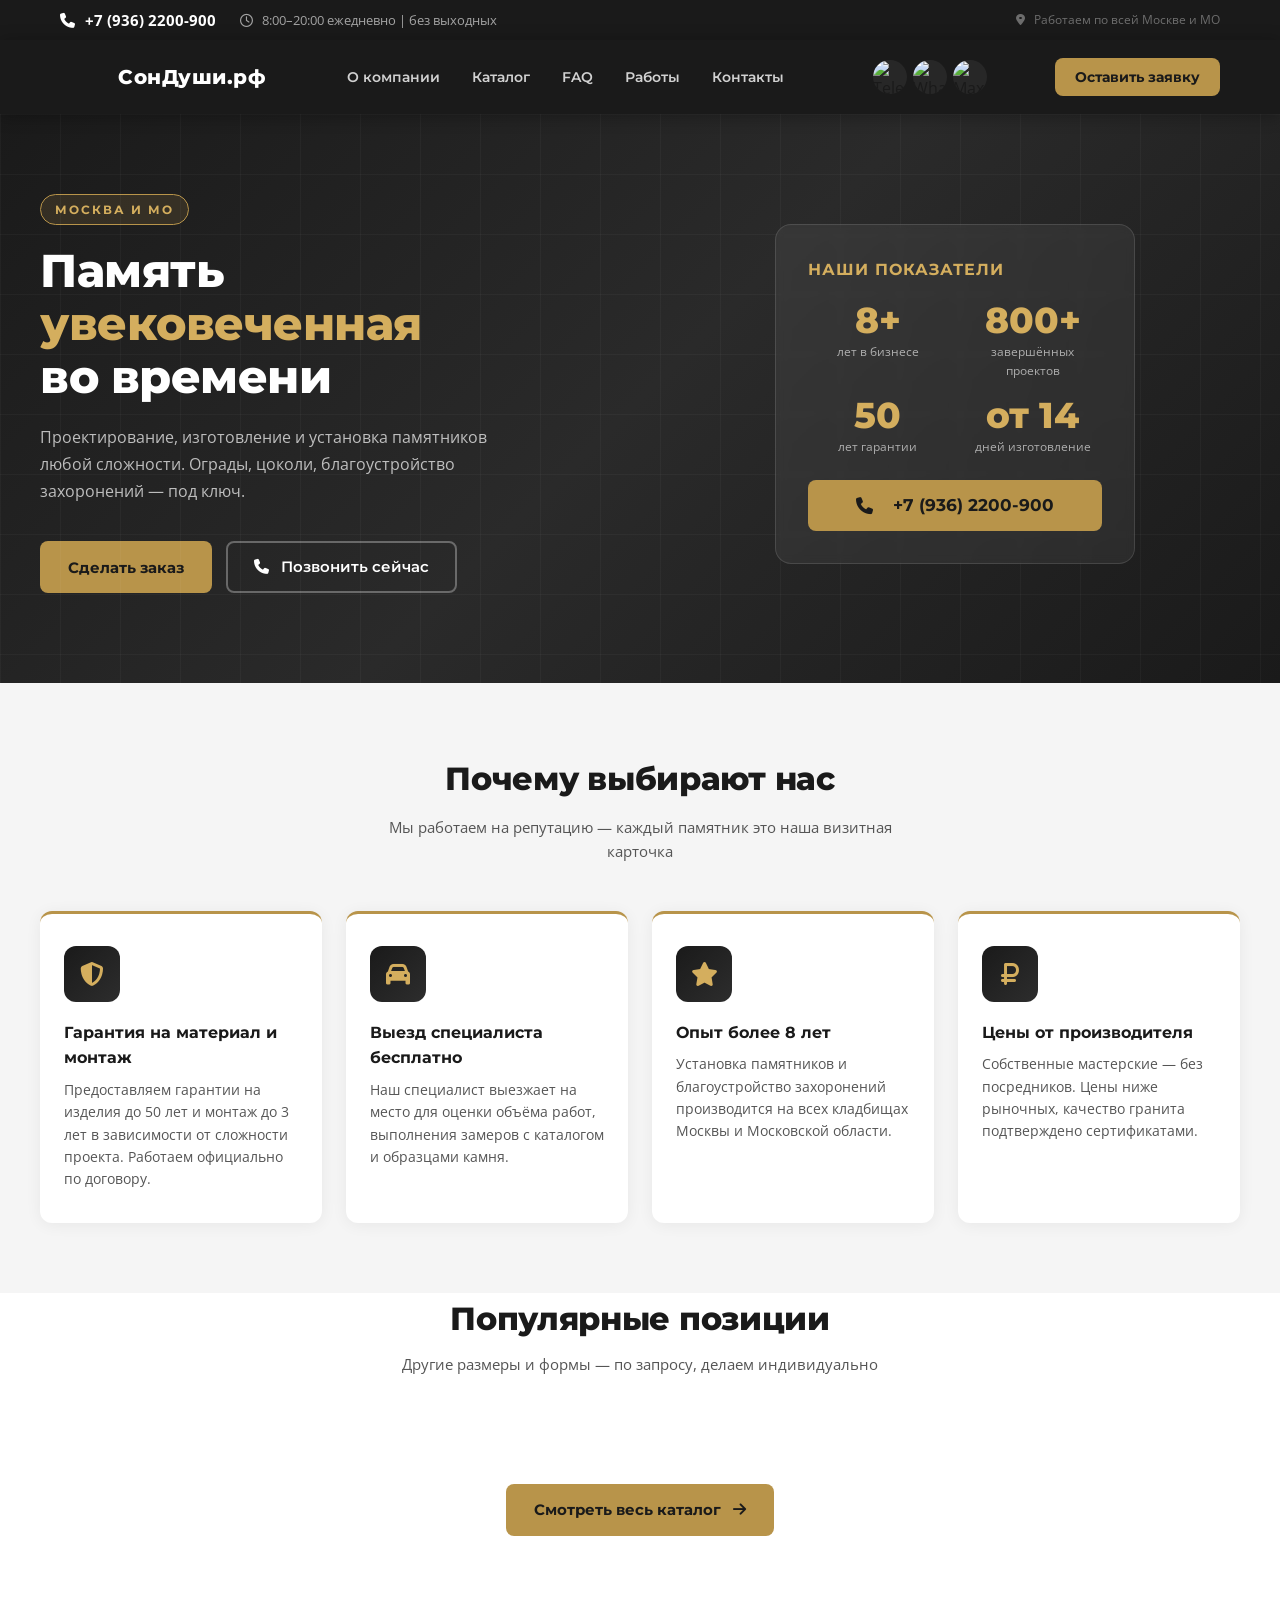
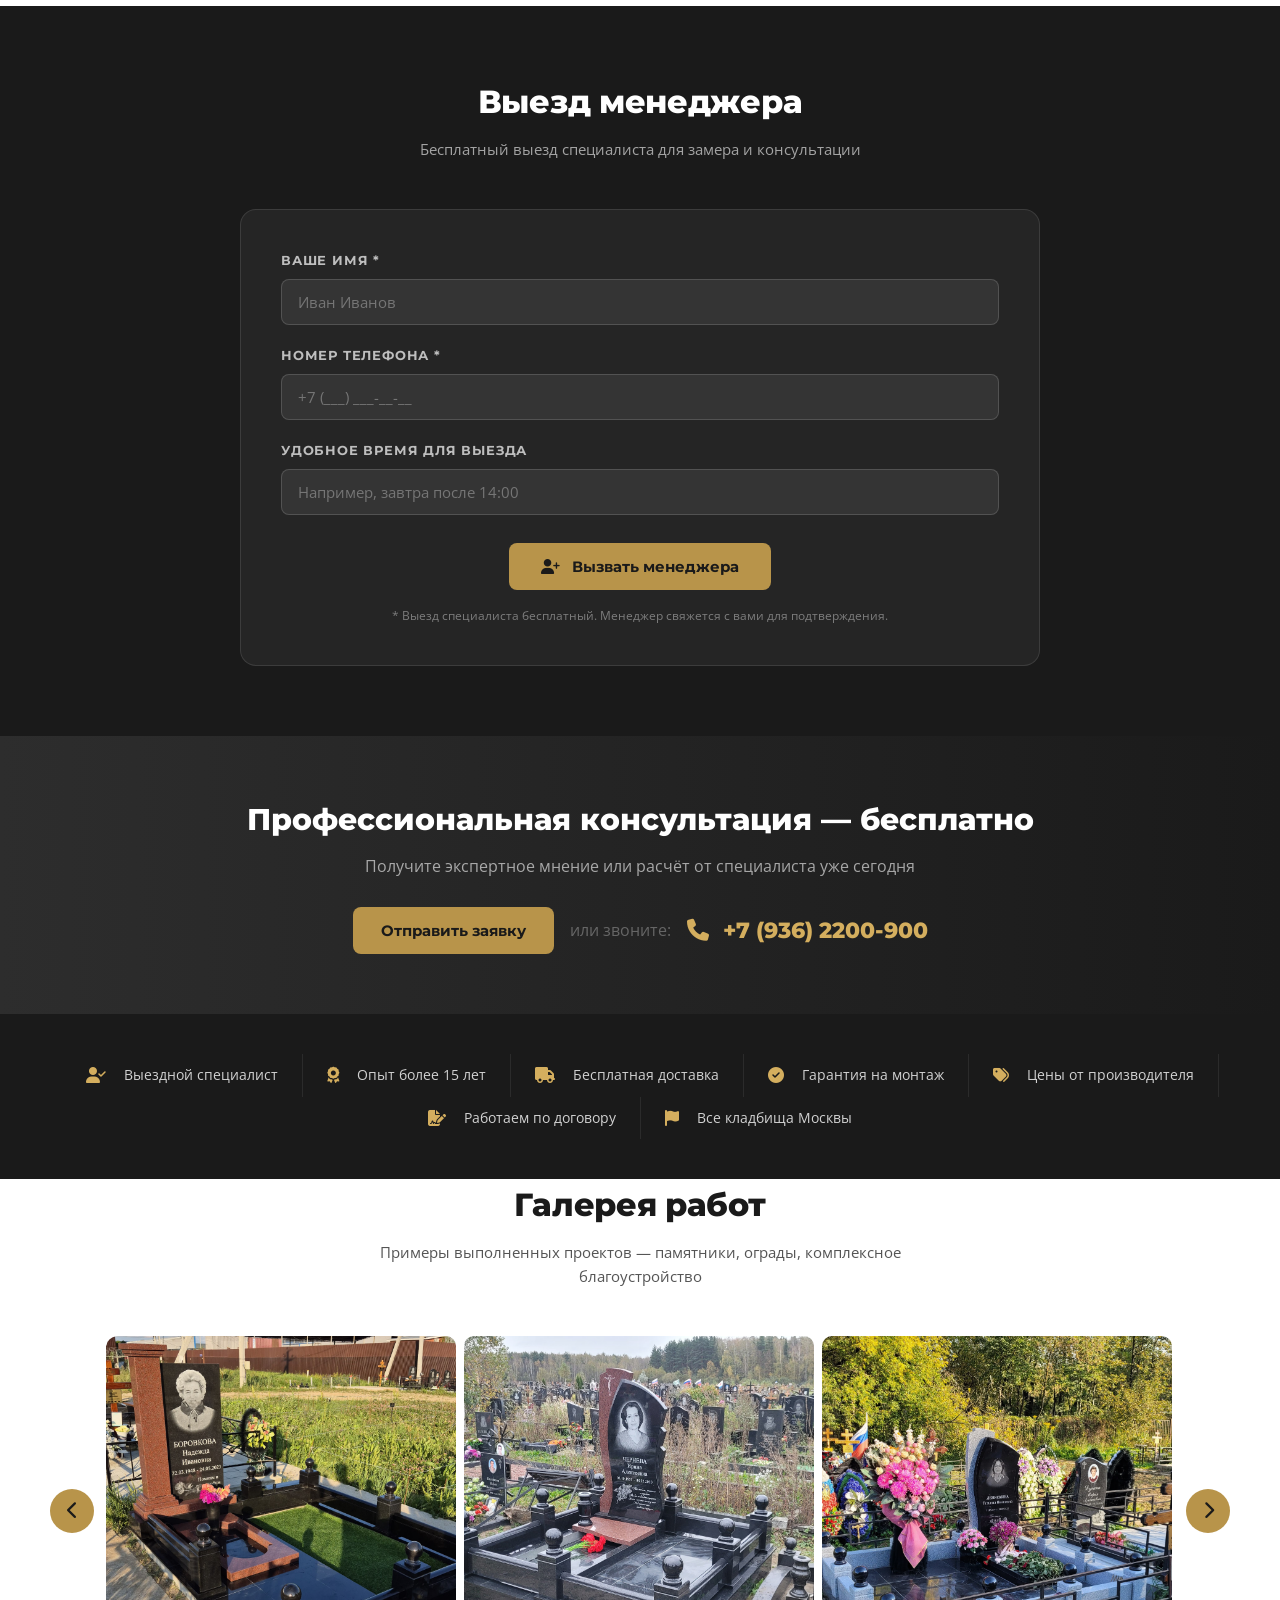
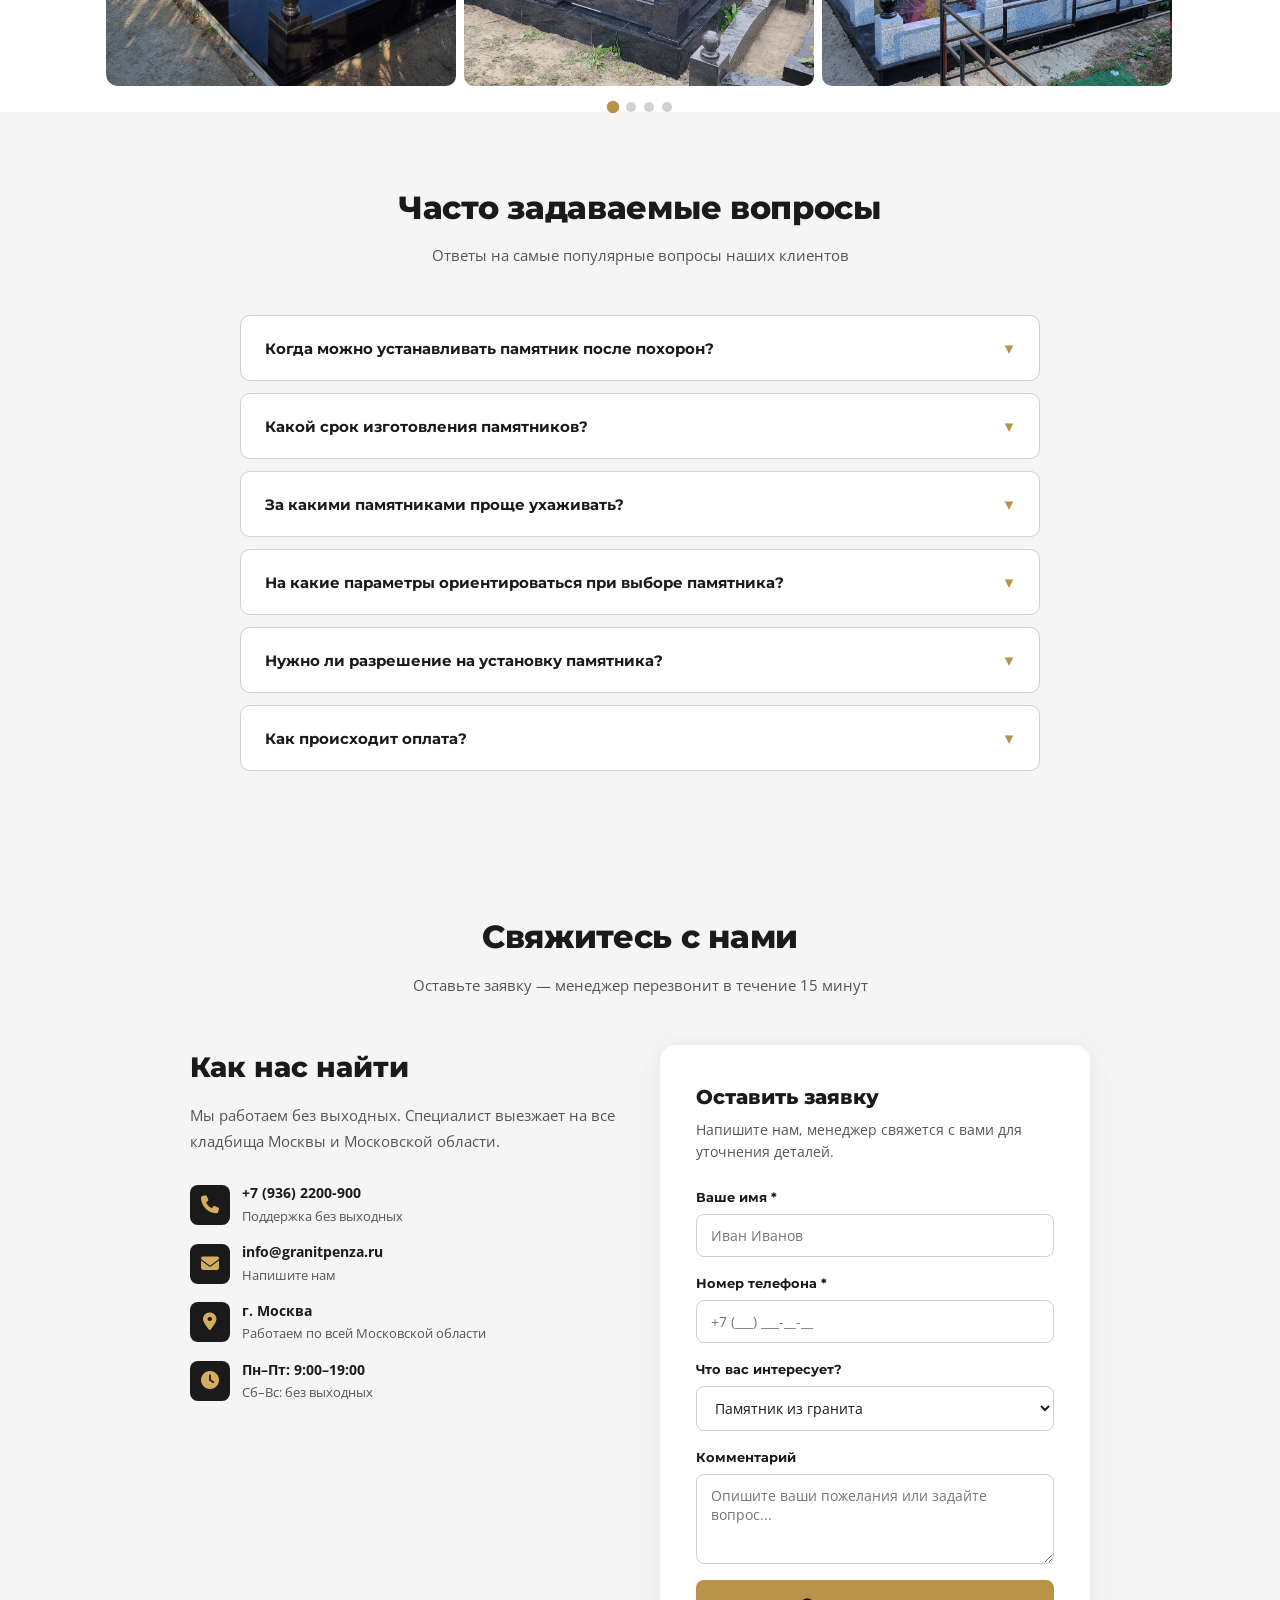
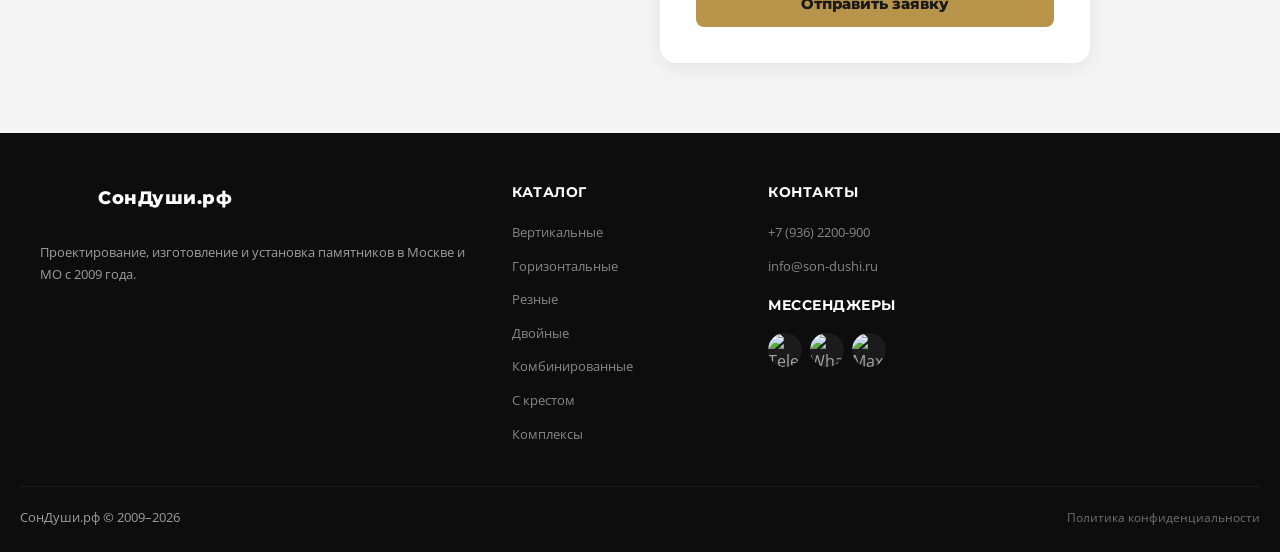
==== index.html @ 368f9bc2 "Галерея работ" ====
<!DOCTYPE html>
<html lang="ru">
<head>
    <meta charset="UTF-8">
    <meta name="viewport" content="width=device-width, initial-scale=1.0">
    <title>СонДуши.рф — Установка памятников, оград, благоустройство захоронений</title>
    <meta name="description" content="Проектирование, изготовление и установка памятников любой сложности в Москве. Установка оград, цоколя, монтаж и демонтаж.">
    <link rel="preconnect" href="https://fonts.googleapis.com">
    <link rel="preconnect" href="https://fonts.gstatic.com" crossorigin>
    <link href="https://fonts.googleapis.com/css2?family=Montserrat:wght@400;500;600;700;800&family=Open+Sans:wght@400;600&display=swap" rel="stylesheet">
    <link rel="stylesheet" href="https://cdnjs.cloudflare.com/ajax/libs/font-awesome/6.5.0/css/all.min.css">
    <link rel="stylesheet" href="css/style.css">
    <style>
        .catalog-link-wrap {
            text-align: center;
            margin-top: 12px;
        }
        .catalog-link-wrap .btn-primary {
            display: inline-block;
        }
        .item-actions {
            display: flex;
            gap: 8px;
            flex-wrap: wrap;
            margin-top: 12px;
        }
        .item-actions .btn-card {
            flex: 1;
            min-width: 80px;
            text-align: center;
            padding: 10px 12px;
            font-size: 12px;
            display: inline-flex;
            align-items: center;
            justify-content: center;
            gap: 6px;
        }
        .item-actions .btn-card i {
            font-size: 14px;
        }
        .btn-telegram {
            background: #0088cc;
            color: #fff;
        }
        .btn-telegram:hover {
            background: #006699;
            color: #fff;
        }
        @media (max-width: 900px) {
            .header-telegram {
                display: none;
            }
        }
    </style>
</head>
<body>

<!-- TOP BAR -->
<div class="topbar">
    <div class="container">
        <div class="topbar-contacts">
            <a href="tel:+79362200900" class="phone"><i class="fas fa-phone" style="margin-right:6px;"></i> +7 (936) 2200-900</a>
            <span><i class="far fa-clock" style="margin-right:6px;"></i> 8:00–20:00 ежедневно | без выходных</span>
        </div>
        <div class="topbar-right"><i class="fas fa-map-marker-alt" style="margin-right:6px;"></i> Работаем по всей Москве и МО</div>
    </div>
</div>

<header id="site-header"></header>

<!-- HERO -->
<section class="hero">
    <div class="hero-inner">
        <div class="hero-content">
            <div class="hero-label">Москва и МО</div>
            <h1>Память<br><span>увековеченная</span><br>во времени</h1>
            <p class="hero-desc">Проектирование, изготовление и установка памятников любой сложности. Ограды, цоколи, благоустройство захоронений — под ключ.</p>
            <div class="hero-buttons">
                <button class="btn-primary" onclick="openModal()">Сделать заказ</button>
                <a href="tel:+79362200900" class="btn-outline"><i class="fas fa-phone" style="margin-right:8px;"></i> Позвонить сейчас</a>
            </div>
        </div>
        <div class="hero-visual">
            <div class="hero-card">
                <h3>Наши показатели</h3>
                <div class="hero-stats">
                    <div class="hero-stat">
                        <div class="hero-stat-num">8+</div>
                        <div class="hero-stat-label">лет в бизнесе</div>
                    </div>
                    <div class="hero-stat">
                        <div class="hero-stat-num">800+</div>
                        <div class="hero-stat-label">завершённых проектов</div>
                    </div>
                    <div class="hero-stat">
                        <div class="hero-stat-num">50</div>
                        <div class="hero-stat-label">лет гарантии</div>
                    </div>
                    <div class="hero-stat">
                        <div class="hero-stat-num">от 14</div>
                        <div class="hero-stat-label">дней изготовление</div>
                    </div>
                </div>
                <a href="tel:+79362200900" class="hero-phone-big">
                    <i class="fas fa-phone" style="margin-right:10px;"></i> +7 (936) 2200-900
                </a>
            </div>
        </div>
    </div>
</section>

<!-- ADVANTAGES -->
<section class="advantages" id="about">
    <h2 class="section-title">Почему выбирают нас</h2>
    <p class="section-sub">Мы работаем на репутацию — каждый памятник это наша визитная карточка</p>
    <div class="adv-grid">
        <div class="adv-card">
            <div class="adv-icon"><i class="fas fa-shield-alt"></i></div>
            <h3>Гарантия на материал и монтаж</h3>
            <p>Предоставляем гарантии на изделия до 50 лет и монтаж до 3 лет в зависимости от сложности проекта. Работаем официально по договору.</p>
        </div>
        <div class="adv-card">
            <div class="adv-icon"><i class="fas fa-car"></i></div>
            <h3>Выезд специалиста бесплатно</h3>
            <p>Наш специалист выезжает на место для оценки объёма работ, выполнения замеров с каталогом и образцами камня.</p>
        </div>
        <div class="adv-card">
            <div class="adv-icon"><i class="fas fa-star"></i></div>
            <h3>Опыт более 8 лет</h3>
            <p>Установка памятников и благоустройство захоронений производится на всех кладбищах Москвы и Московской области.</p>
        </div>
        <div class="adv-card">
            <div class="adv-icon"><i class="fas fa-ruble-sign"></i></div>
            <h3>Цены от производителя</h3>
            <p>Собственные мастерские — без посредников. Цены ниже рыночных, качество гранита подтверждено сертификатами.</p>
        </div>
    </div>
</section>

<!-- POPULAR ITEMS -->
<section class="catalog-items">
    <div class="container">
        <h2 class="section-title" style="margin-bottom:8px">Популярные позиции</h2>
        <p class="section-sub">Другие размеры и формы — по запросу, делаем индивидуально</p>
    </div>
    <div class="items-grid" id="popularGrid">
        <!-- Загружается через JS -->
    </div>
    <div class="catalog-link-wrap" style="margin-top:60px; text-align:center;">
        <a href="catalog/" class="btn-primary">
            Смотреть весь каталог <i class="fas fa-arrow-right" style="margin-left:8px;"></i>
        </a>
    </div>
</section>

<!-- CALLBACK (вместо калькулятора) -->
<section class="calculator" id="callback">
    <h2 class="section-title">Выезд менеджера</h2>
    <p class="section-sub">Бесплатный выезд специалиста для замера и консультации</p>
    <div class="calc-box">
        <div class="calc-grid">
            <div class="calc-field full">
                <label class="calc-label">Ваше имя *</label>
                <input type="text" id="cbname" class="calc-input" placeholder="Иван Иванов">
            </div>
            <div class="calc-field full">
                <label class="calc-label">Номер телефона *</label>
                <input type="tel" id="cbphone" class="calc-input" placeholder="+7 (___) ___-__-__">
            </div>
            <div class="calc-field full">
                <label class="calc-label">Удобное время для выезда</label>
                <input type="text" id="cbtime" class="calc-input" placeholder="Например, завтра после 14:00">
            </div>
        </div>
        <div style="text-align:center">
            <button class="btn-primary" onclick="sendCallbackRequest()" style="font-size:15px;padding:14px 32px;">
                <i class="fas fa-user-plus" style="margin-right:8px;"></i> Вызвать менеджера
            </button>
        </div>
        <p class="calc-note">* Выезд специалиста бесплатный. Менеджер свяжется с вами для подтверждения.</p>
    </div>
</section>

<!-- CTA BANNER -->
<div class="cta-banner">
    <h2>Профессиональная консультация — бесплатно</h2>
    <p>Получите экспертное мнение или расчёт от специалиста уже сегодня</p>
    <div class="cta-row">
        <button class="btn-primary" onclick="openModal()">Отправить заявку</button>
        <span style="color:rgba(255,255,255,0.3)">или звоните:</span>
        <a href="tel:+79362200900" class="cta-phone"><i class="fas fa-phone" style="margin-right:8px;"></i> +7 (936) 2200-900</a>
    </div>
</div>

<!-- USP STRIP -->
<div class="usp-strip">
    <div class="usp-inner">
        <div class="usp-item"><i class="fas fa-user-check" style="margin-right:8px;"></i> Выездной специалист</div>
        <div class="usp-item"><i class="fas fa-award" style="margin-right:8px;"></i> Опыт более 15 лет</div>
        <div class="usp-item"><i class="fas fa-truck" style="margin-right:8px;"></i> Бесплатная доставка</div>
        <div class="usp-item"><i class="fas fa-check-circle" style="margin-right:8px;"></i> Гарантия на монтаж</div>
        <div class="usp-item"><i class="fas fa-tags" style="margin-right:8px;"></i> Цены от производителя</div>
        <div class="usp-item"><i class="fas fa-file-signature" style="margin-right:8px;"></i> Работаем по договору</div>
        <div class="usp-item"><i class="fas fa-flag" style="margin-right:8px;"></i> Все кладбища Москвы</div>
    </div>
</div>

<!-- GALLERY - КАРУСЕЛЬ -->
<section class="gallery" id="gallery">
    <h2 class="section-title">Галерея работ</h2>
    <p class="section-sub">Примеры выполненных проектов — памятники, ограды, комплексное благоустройство</p>

    <div class="gallery-carousel">
        <button class="gallery-arrow gallery-arrow-left" onclick="slideGallery('left')">
            <i class="fas fa-chevron-left"></i>
        </button>

        <div class="gallery-track-wrapper">
            <div class="gallery-track" id="galleryTrack">
                <div class="gallery-item" data-index="0">
                    <img src="img/products-img/1.jpeg" alt="Памятник «Классик»" loading="lazy" onerror="this.style.display='none';this.parentElement.innerHTML='<i class=\'fas fa-mountain\'></i>'">
                </div>
                <div class="gallery-item" data-index="1">
                    <img src="img/products-img/2.jpeg" alt="Памятник «Резной»" loading="lazy" onerror="this.style.display='none';this.parentElement.innerHTML='<i class=\'fas fa-archway\'></i>'">
                </div>
                <div class="gallery-item" data-index="2">
                    <img src="img/products-img/3.jpeg" alt="Памятник «Элит»" loading="lazy" onerror="this.style.display='none';this.parentElement.innerHTML='<i class=\'fas fa-fence\'></i>'">
                </div>
                <div class="gallery-item" data-index="3">
                    <img src="img/products-img/4.jpeg" alt="Памятник «Стела»" loading="lazy" onerror="this.style.display='none';this.parentElement.innerHTML='<i class=\'fas fa-layer-group\'></i>'">
                </div>
                <div class="gallery-item" data-index="4">
                    <img src="img/products-img/5.jpeg" alt="Ограда профильная" loading="lazy" onerror="this.style.display='none';this.parentElement.innerHTML='<i class=\'fas fa-tree\'></i>'">
                </div>
                <div class="gallery-item" data-index="5">
                    <img src="img/products-img/6.jpeg" alt="Цоколь гранитный" loading="lazy" onerror="this.style.display='none';this.parentElement.innerHTML='<i class=\'fas fa-mountain\'></i>'">
                </div>
                <div class="gallery-item" data-index="6">
                    <img src="img/products-img/7.jpeg" alt="Памятник с крестом" loading="lazy" onerror="this.style.display='none';this.parentElement.innerHTML='<i class=\'fas fa-cross\'></i>'">
                </div>
                <div class="gallery-item" data-index="7">
                    <img src="img/products-img/8.jpeg" alt="Вазон гранитный" loading="lazy" onerror="this.style.display='none';this.parentElement.innerHTML='<i class=\'fas fa-candle-holder\'></i>'">
                </div>
                <div class="gallery-item" data-index="8">
                    <img src="img/products-img/9.jpeg" alt="Памятник двойной" loading="lazy" onerror="this.style.display='none';this.parentElement.innerHTML='<i class=\'fas fa-mountain\'></i>'">
                </div>
                <div class="gallery-item" data-index="9">
                    <img src="img/products-img/10.jpeg" alt="Мраморный памятник" loading="lazy" onerror="this.style.display='none';this.parentElement.innerHTML='<i class=\'fas fa-archway\'></i>'">
                </div>
                <div class="gallery-item" data-index="10">
                    <img src="img/products-img/11.jpeg" alt="Ограда кованая" loading="lazy" onerror="this.style.display='none';this.parentElement.innerHTML='<i class=\'fas fa-fence\'></i>'">
                </div>
            </div>
        </div>

        <button class="gallery-arrow gallery-arrow-right" onclick="slideGallery('right')">
            <i class="fas fa-chevron-right"></i>
        </button>
    </div>

    <div class="gallery-dots" id="galleryDots"></div>
</section>

<!-- ЛАЙТБОКС -->
<div class="lightbox" id="lightbox" onclick="closeLightbox()">
    <button class="lightbox-close" onclick="closeLightbox()">✕</button>
    <button class="lightbox-prev" onclick="event.stopPropagation(); prevLightbox()">
        <i class="fas fa-chevron-left"></i>
    </button>
    <img class="lightbox-img" id="lightboxImg" src="" alt="Увеличенное фото">
    <button class="lightbox-next" onclick="event.stopPropagation(); nextLightbox()">
        <i class="fas fa-chevron-right"></i>
    </button>
    <div class="lightbox-counter" id="lightboxCounter">1 / 12</div>
</div>

<!-- FAQ -->
<section class="faq" id="faq">
    <h2 class="section-title">Часто задаваемые вопросы</h2>
    <p class="section-sub">Ответы на самые популярные вопросы наших клиентов</p>
    <div class="faq-list">
        <div class="faq-item">
            <button class="faq-q" onclick="toggleFaq(this)">
                Когда можно устанавливать памятник после похорон?
                <span class="arrow">▼</span>
            </button>
            <div class="faq-a">
                Специалисты рекомендуют устанавливать памятник по прошествии 12–14 месяцев после похорон. За это время насыпь на могиле осядет, грунт приобретёт нужную плотность и станет надёжной основой. Максимальная просадка почвы происходит в зимний период, поэтому если похороны были весной — рекомендуется ждать следующей весны. Точные сроки может дать только специалист с учётом особенности местности и грунта в Москве.
            </div>
        </div>
        <div class="faq-item">
            <button class="faq-q" onclick="toggleFaq(this)">
                Какой срок изготовления памятников?
                <span class="arrow">▼</span>
            </button>
            <div class="faq-a">
                <strong>Из гранита и элементов художественной ковки</strong> — 14–30 дней с момента заключения договора.<br>
                <strong>Из литьевого мрамора</strong> — около 20 дней.<br>
                <strong>Сварные ритуальные ограды</strong> — в течение 14 дней.<br>
                Сроки могут меняться в зависимости от сложности заказа и загрузки производства.
            </div>
        </div>
        <div class="faq-item">
            <button class="faq-q" onclick="toggleFaq(this)">
                За какими памятниками проще ухаживать?
                <span class="arrow">▼</span>
            </button>
            <div class="faq-a">
                Самые неприхотливые — цветные граниты и габбро-диабаз. Они протираются слабым мыльным раствором или сухой чистой тряпкой. Можно применять специальные средства для полировки из строительных магазинов. Мрамор, имеющий пористую структуру, требует дополнительного ухода — его необходимо регулярно обрабатывать специальными защитными средствами, чтобы предотвратить появление мха и плесени.
            </div>
        </div>
        <div class="faq-item">
            <button class="faq-q" onclick="toggleFaq(this)">
                На какие параметры ориентироваться при выборе памятника?
                <span class="arrow">▼</span>
            </button>
            <div class="faq-a">
                При выборе можно ориентироваться на: материал изготовления (долговечность и практичность), количество людей в захоронении, для кого устанавливается стела, стоимость и форму изделия, элементы оформления на надгробии, религиозную принадлежность усопшего, цвет памятника. Наш специалист поможет подобрать оптимальный вариант с учётом всех пожеланий.
            </div>
        </div>
        <div class="faq-item">
            <button class="faq-q" onclick="toggleFaq(this)">
                Нужно ли разрешение на установку памятника?
                <span class="arrow">▼</span>
            </button>
            <div class="faq-a">
                Да, на большинстве кладбищ Москвы требуется получить разрешение от администрации кладбища. Обычно это несложная процедура. Мы помогаем нашим клиентам с оформлением документов — уточните у нашего менеджера при заказе.
            </div>
        </div>
        <div class="faq-item">
            <button class="faq-q" onclick="toggleFaq(this)">
                Как происходит оплата?
                <span class="arrow">▼</span>
            </button>
            <div class="faq-a">
                Работаем по договору. Стандартная схема: 50% предоплата при заключении договора, 50% после выполнения работ. Принимаем наличные и безналичный расчёт. Для юридических лиц — работаем по счёту с НДС.
            </div>
        </div>
    </div>
</section>

<!-- CONTACT -->
<section class="contact" id="contact">
    <h2 class="section-title">Свяжитесь с нами</h2>
    <p class="section-sub">Оставьте заявку — менеджер перезвонит в течение 15 минут</p>
    <div class="contact-inner">
        <div class="contact-info">
            <h2>Как нас найти</h2>
            <p>Мы работаем без выходных. Специалист выезжает на все кладбища Москвы и Московской области.</p>
            <div class="contact-detail">
                <div class="cdet">
                    <div class="cdet-icon"><i class="fas fa-phone"></i></div>
                    <div>
                        <strong>+7 (936) 2200-900</strong>
                        <span>Поддержка без выходных</span>
                    </div>
                </div>
                <div class="cdet">
                    <div class="cdet-icon"><i class="fas fa-envelope"></i></div>
                    <div>
                        <strong><a href="#" onclick="event.preventDefault(); openEmailModal();">info@granitpenza.ru</a></strong>
                        <span>Напишите нам</span>
                    </div>
                </div>
                <div class="cdet">
                    <div class="cdet-icon"><i class="fas fa-map-marker-alt"></i></div>
                    <div>
                        <strong>г. Москва</strong>
                        <span>Работаем по всей Московской области</span>
                    </div>
                </div>
                <div class="cdet">
                    <div class="cdet-icon"><i class="fas fa-clock"></i></div>
                    <div>
                        <strong>Пн–Пт: 9:00–19:00</strong>
                        <span>Сб–Вс: без выходных</span>
                    </div>
                </div>
            </div>
        </div>
        <div class="form-card">
            <h3>Оставить заявку</h3>
            <p>Напишите нам, менеджер свяжется с вами для уточнения деталей.</p>
            <div id="mainForm">
                <div class="form-group">
                    <label>Ваше имя *</label>
                    <input type="text" id="fname" placeholder="Иван Иванов">
                </div>
                <div class="form-group">
                    <label>Номер телефона *</label>
                    <input type="tel" id="fphone" placeholder="+7 (___) ___-__-__">
                </div>
                <div class="form-group">
                    <label>Что вас интересует?</label>
                    <select id="ftype">
                        <option>Памятник из гранита</option>
                        <option>Памятник из мрамора</option>
                        <option>Ограда</option>
                        <option>Цоколь</option>
                        <option>Благоустройство</option>
                        <option>Другое</option>
                    </select>
                </div>
                <div class="form-group">
                    <label>Комментарий</label>
                    <textarea id="fcomment" placeholder="Опишите ваши пожелания или задайте вопрос..."></textarea>
                </div>
                <button class="btn-submit" onclick="submitForm('mainForm', 'mainSuccess')">Отправить заявку</button>
                <div class="success-msg" id="mainSuccess">Спасибо! Ваша заявка принята. Мы перезвоним в ближайшее время.</div>
            </div>
        </div>
    </div>
</section>

<!-- FOOTER -->
<footer id="site-footer"></footer>

<!-- MODAL ДЛЯ ЗВОНКА -->
<div class="modal-overlay" id="phoneModalOverlay" onclick="closePhoneModalOutside(event)">
    <div class="modal" style="max-width:380px; text-align:center;">
        <button class="modal-close" onclick="closePhoneModal()">✕</button>
        <h3 style="margin-bottom:8px;"><i class="fas fa-phone" style="color:var(--gold); margin-right:10px;"></i>Позвоните нам</h3>
        <p style="margin-bottom:24px; color:var(--text-light);">Свяжитесь с нами прямо сейчас — мы на связи без выходных</p>
        <div style="background:var(--gray-bg); border-radius:12px; padding:20px; margin-bottom:24px;">
            <a href="tel:+79362200900" style="font-size:28px; font-weight:800; color:var(--dark); text-decoration:none; font-family:'Montserrat',sans-serif;">
                +7 (936) 2200-900
            </a>
        </div>
        <button class="btn-primary" onclick="window.location.href='tel:+79362200900'" style="width:100%; font-size:16px; padding:14px;">
            <i class="fas fa-phone" style="margin-right:8px;"></i> Позвонить
        </button>
        <p style="font-size:12px; color:var(--text-light); margin-top:16px;">Нажмите на номер, чтобы скопировать</p>
    </div>
</div>

<!-- MODAL ДЛЯ ЗАЯВКИ -->
<div class="modal-overlay" id="modalOverlay" onclick="closeModalOutside(event)">
    <div class="modal">
        <button class="modal-close" onclick="closeModal()">✕</button>
        <h3><i class="fas fa-pen" style="color:var(--gold); margin-right:10px;"></i>Бесплатная консультация</h3>
        <p>Оставьте заявку — наш специалист перезвонит в течение 15 минут.</p>
        <div id="modalFormWrap">
            <div class="form-group">
                <label style="color:var(--dark);font-weight:700;font-size:13px;font-family:'Montserrat',sans-serif;">Ваше имя *</label>
                <input type="text" id="mname" placeholder="Иван Иванов">
            </div>
            <div class="form-group">
                <label style="color:var(--dark);font-weight:700;font-size:13px;font-family:'Montserrat',sans-serif;">Номер телефона *</label>
                <input type="tel" id="mphone" placeholder="+7 (___) ___-__-__">
            </div>
            <div class="form-group">
                <label style="color:var(--dark);font-weight:700;font-size:13px;font-family:'Montserrat',sans-serif;">Что интересует?</label>
                <select id="mtype">
                    <option>Памятник из гранита</option>
                    <option>Памятник из мрамора</option>
                    <option>Ограда</option>
                    <option>Цоколь</option>
                    <option>Благоустройство</option>
                    <option>Другое</option>
                </select>
            </div>
            <button class="btn-submit" onclick="submitForm('modalFormWrap', 'modalSuccess')">Отправить заявку</button>
            <div class="success-msg" id="modalSuccess">Спасибо! Ваша заявка принята. Мы перезвоним в ближайшее время.</div>
        </div>
    </div>
</div>

<!-- EMAIL MODAL -->
<div class="modal-overlay" id="emailModalOverlay" onclick="closeEmailModalOutside(event)">
    <div class="modal" style="max-width:380px; text-align:center;">
        <button class="modal-close" onclick="closeEmailModal()">✕</button>
        <h3 style="margin-bottom:8px;"><i class="fas fa-envelope" style="color:var(--gold); margin-right:10px;"></i>Написать нам</h3>
        <p style="margin-bottom:20px; color:var(--text-light);">Скопируйте адрес или откройте в Gmail</p>
        <div style="background:var(--gray-bg); border-radius:12px; padding:16px; margin-bottom:20px; word-break:break-all;">
            <span style="font-size:18px; font-weight:600; font-family:'Montserrat',sans-serif; color:var(--dark);">
                info@granitpenza.ru
            </span>
        </div>
        <div style="display:flex; gap:10px; flex-wrap:wrap; justify-content:center;">
            <button class="btn-primary" onclick="copyEmail()" style="flex:1; min-width:120px; font-size:14px; padding:12px 20px;">
                <i class="fas fa-copy" style="margin-right:8px;"></i> Копировать
            </button>
            <button class="btn-primary" onclick="openGmail()" style="flex:1; min-width:120px; font-size:14px; padding:12px 20px;">
                <i class="fas fa-envelope" style="margin-right:8px;"></i> Gmail
            </button>
        </div>
        <p style="font-size:12px; color:var(--text-light); margin-top:16px;" id="copyMessage"></p>
    </div>
</div>

<script src="js/main.js"></script>
<script src="js/logo-patch.js"></script>
<script src="js/validation.js"></script>
<script>
    // ===== ЗАГРУЗКА ПОПУЛЯРНЫХ ТОВАРОВ =====
    document.addEventListener('DOMContentLoaded', function() {
        const grid = document.getElementById('popularGrid');
        if (!grid) return;

        const popular = PRODUCTS.filter(p => p.popular).slice(0, 6);

        if (popular.length === 0) {
            grid.innerHTML = '<p style="grid-column:1/-1;text-align:center;color:var(--text-light);">Нет популярных товаров</p>';
            return;
        }

        grid.innerHTML = popular.map(p => `
            <div class="item-card" data-cat="${p.category}">
                <div class="item-img">
                    <i class="fas fa-${p.imageIcon || 'mountain'}"></i>
                    ${p.badge ? `<span class="item-badge">${p.badge}</span>` : ''}
                </div>
                <div class="item-body">
                    <h3>${p.name}</h3>
                    <div class="item-dims">
                        <span class="dim-tag">${p.sizes[0]}</span>
                        <span class="dim-tag">${p.materials[0]}</span>
                    </div>
                    <p class="item-desc">${p.description}</p>
                    <div class="item-footer" style="flex-direction:column;gap:8px;align-items:stretch;">
                        <div class="item-price">
                            <div class="item-price-from">цена от</div>
                            <div class="item-price-val">${p.price.toLocaleString('ru-RU')} <span class="item-price-unit">₽</span></div>
                        </div>
                        <div class="item-actions">
                            <a href="product/?id=${p.id}" class="btn-card">
                                <i class="fas fa-calculator"></i> Рассчитать
                            </a>
                            <a href="https://t.me/ваш_телеграм" target="_blank" class="btn-card btn-telegram">
                                <i class="fab fa-telegram-plane"></i> Написать
                            </a>
                        </div>
                    </div>
                </div>
            </div>
        `).join('');
    });
</script>
<script src="js/header.js"></script>
<script>
    // ===== ГАЛЕРЕЯ-КАРУСЕЛЬ С ЛАЙТБОКСОМ =====
    let currentSlide = 0;
    const track = document.getElementById('galleryTrack');
    const dotsContainer = document.getElementById('galleryDots');
    let itemsPerView = 3;
    let totalItems = 0;
    let lightboxImages = [];
    let currentLightboxIndex = 0;

    function initGallery() {
        if (!track) return;
        const items = track.querySelectorAll('.gallery-item');
        totalItems = items.length;

        lightboxImages = [];
        items.forEach(item => {
            const img = item.querySelector('img');
            if (img) {
                lightboxImages.push(img.src);
            }
        });

        items.forEach((item, index) => {
            item.style.cursor = 'pointer';
            item.addEventListener('click', function(e) {
                if (e.target.closest('.gallery-item')) {
                    openLightbox(index);
                }
            });
        });

        updateItemsPerView();
        renderDots();
        updateSlide();
    }

    function updateItemsPerView() {
        if (window.innerWidth <= 480) itemsPerView = 1;
        else if (window.innerWidth <= 768) itemsPerView = 2;
        else itemsPerView = 3;
    }

    function renderDots() {
        const dotsCount = Math.ceil(totalItems / itemsPerView);
        dotsContainer.innerHTML = '';
        for (let i = 0; i < dotsCount; i++) {
            const dot = document.createElement('button');
            dot.className = 'gallery-dot' + (i === 0 ? ' active' : '');
            dot.dataset.index = i;
            dot.onclick = function() { goToSlide(parseInt(this.dataset.index)); };
            dotsContainer.appendChild(dot);
        }
    }

    function updateSlide() {
        if (!track) return;
        const maxSlide = Math.ceil(totalItems / itemsPerView) - 1;
        if (currentSlide > maxSlide) currentSlide = maxSlide;
        if (currentSlide < 0) currentSlide = 0;

        const slideWidth = 100 / itemsPerView;
        const gap = 8;
        const trackWidth = track.parentElement.offsetWidth;
        const offset = -currentSlide * (itemsPerView * (slideWidth + (gap / trackWidth * 100)));
        track.style.transform = 'translateX(' + offset + '%)';

        const dots = dotsContainer.querySelectorAll('.gallery-dot');
        dots.forEach((dot, i) => {
            dot.classList.toggle('active', i === currentSlide);
        });
    }

    function slideGallery(direction) {
        const maxSlide = Math.ceil(totalItems / itemsPerView) - 1;
        if (direction === 'left') {
            currentSlide = currentSlide > 0 ? currentSlide - 1 : maxSlide;
        } else {
            currentSlide = currentSlide < maxSlide ? currentSlide + 1 : 0;
        }
        updateSlide();
    }

    function goToSlide(index) {
        currentSlide = index;
        updateSlide();
    }

    // ===== ЛАЙТБОКС =====
    function openLightbox(index) {
        currentLightboxIndex = index;
        const img = document.getElementById('lightboxImg');
        img.src = lightboxImages[index];
        document.getElementById('lightbox').classList.add('open');
        document.body.style.overflow = 'hidden';
        updateCounter();
    }

    function closeLightbox() {
        document.getElementById('lightbox').classList.remove('open');
        document.body.style.overflow = '';
    }

    function prevLightbox() {
        currentLightboxIndex = (currentLightboxIndex - 1 + lightboxImages.length) % lightboxImages.length;
        document.getElementById('lightboxImg').src = lightboxImages[currentLightboxIndex];
        updateCounter();
    }

    function nextLightbox() {
        currentLightboxIndex = (currentLightboxIndex + 1) % lightboxImages.length;
        document.getElementById('lightboxImg').src = lightboxImages[currentLightboxIndex];
        updateCounter();
    }

    function updateCounter() {
        document.getElementById('lightboxCounter').textContent = (currentLightboxIndex + 1) + ' / ' + lightboxImages.length;
    }

    // Закрытие по ESC
    document.addEventListener('keydown', function(e) {
        if (e.key === 'Escape') closeLightbox();
        if (e.key === 'ArrowLeft' && document.getElementById('lightbox').classList.contains('open')) prevLightbox();
        if (e.key === 'ArrowRight' && document.getElementById('lightbox').classList.contains('open')) nextLightbox();
    });

    let resizeTimeout;
    window.addEventListener('resize', function() {
        clearTimeout(resizeTimeout);
        resizeTimeout = setTimeout(function() {
            updateItemsPerView();
            const maxSlide = Math.ceil(totalItems / itemsPerView) - 1;
            if (currentSlide > maxSlide) currentSlide = maxSlide;
            if (currentSlide < 0) currentSlide = 0;
            renderDots();
            updateSlide();
        }, 200);
    });

    document.addEventListener('DOMContentLoaded', initGallery);
</script>
</body>
</html>
---- css/style.css ----
:root {
    --dark: #1a1a1a;
    --dark-light: #2d2d2d;
    --burgundy: #6b1d2a;
    --burgundy-light: #8c2a3a;
    --gold: #b8944a;
    --gold-light: #d4ae5e;
    --gray-bg: #f5f5f5;
    --text: #1a1a1a;
    --text-light: #555;
    --white: #ffffff;
    --border: #d0d0d0;
    --radius: 8px;
    --error: #d32f2f;
}

* { margin: 0; padding: 0; box-sizing: border-box; }
html { scroll-behavior: smooth; }
body {
    font-family: 'Open Sans', sans-serif;
    color: var(--text);
    background: var(--white);
    line-height: 1.6;
}
h1, h2, h3, h4 { font-family: 'Montserrat', sans-serif; }
a { text-decoration: none; color: inherit; }
.container { max-width: 1200px; margin: 0 auto; padding: 0 20px; }

/* ===== TOP BAR ===== */
.topbar {
    background: var(--dark);
    color: rgba(255,255,255,0.6);
    font-size: 13px;
    padding: 8px 0;
}
.topbar .container {
    display: flex;
    justify-content: space-between;
    align-items: center;
    gap: 16px;
    flex-wrap: wrap;
}
.topbar-contacts { display: flex; gap: 24px; align-items: center; flex-wrap: wrap; }
.topbar-contacts a { color: rgba(255,255,255,0.8); transition: color .2s; }
.topbar-contacts a:hover { color: var(--gold-light); }
.topbar-contacts .phone { font-weight: 700; font-size: 15px; color: #fff; }
.topbar-right { font-size: 12px; opacity: .6; }

/* ===== HEADER ===== */
header {
    background: var(--dark);
    position: sticky;
    top: 0;
    z-index: 100;
    box-shadow: 0 2px 16px rgba(0,0,0,0.3);
}
.header-inner {
    display: flex;
    align-items: center;
    justify-content: space-between;
    padding: 14px 20px;
    max-width: 1200px;
    margin: 0 auto;
    gap: 24px;
}
.logo {
    display: flex;
    align-items: center;
    gap: 12px;
    color: #fff;
    font-family: 'Montserrat', sans-serif;
}
.logo-icon {
    width: 46px;
    height: 46px;
    background: var(--gold);
    border-radius: 6px;
    display: flex;
    align-items: center;
    justify-content: center;
    font-size: 20px;
    font-weight: 800;
    color: var(--dark);
    flex-shrink: 0;
    font-family: 'Montserrat', sans-serif;
}
.logo-text { line-height: 1.2; }
.logo-name { font-size: 20px; font-weight: 800; letter-spacing: .5px; }
.logo-sub { font-size: 11px; opacity: .7; font-weight: 400; }

nav { display: flex; align-items: center; gap: 4px; }
.nav-link {
    color: rgba(255,255,255,0.8);
    font-size: 14px;
    font-weight: 600;
    padding: 8px 14px;
    border-radius: 4px;
    transition: background .2s, color .2s;
    white-space: nowrap;
    font-family: 'Montserrat', sans-serif;
}
.nav-link:hover { background: rgba(255,255,255,0.08); color: #fff; }
.nav-link.active { color: var(--gold-light); }

.header-cta {
    background: var(--gold);
    color: var(--dark);
    font-weight: 700;
    font-size: 14px;
    padding: 10px 20px;
    border-radius: var(--radius);
    white-space: nowrap;
    transition: background .2s;
    font-family: 'Montserrat', sans-serif;
}
.header-cta:hover { background: var(--gold-light); }

.burger {
    display: none;
    background: none;
    border: none;
    cursor: pointer;
    flex-direction: column;
    gap: 5px;
    padding: 4px;
}
.burger span { display: block; width: 24px; height: 2px; background: #fff; border-radius: 2px; transition: .3s; }

/* ===== HERO ===== */

.social-icons {
    display: flex;
    align-items: center;
    gap: 6px;
    margin-left: 12px;
}

.social-icon {
    display: flex;
    align-items: center;
    justify-content: center;
    width: 34px;
    height: 34px;
    border-radius: 50%;
    background: rgba(255, 255, 255, 0.06);
    transition: background .2s, transform .2s;
}

.social-icon:hover {
    background: var(--gold);
    transform: translateY(-2px);
}

.social-icon img {
    display: block;
    width: 20px;
    height: 20px;
    object-fit: contain;
}

@media (max-width: 768px) {
    .social-icons {
        display: none;
    }
}

.hero {
    background: linear-gradient(135deg, var(--dark) 0%, #2a2a2a 50%, #1a1a1a 100%);
    color: #fff;
    padding: 80px 20px 90px;
    position: relative;
    overflow: hidden;
}
.hero::before {
    content: '';
    position: absolute;
    inset: 0;
    background: url('data:image/svg+xml,<svg xmlns="http://www.w3.org/2000/svg" width="60" height="60"><rect x="0" y="0" width="1" height="60" fill="rgba(255,255,255,0.03)"/><rect x="0" y="0" width="60" height="1" fill="rgba(255,255,255,0.03)"/></svg>');
    pointer-events: none;
}
.hero-inner {
    max-width: 1200px;
    margin: 0 auto;
    display: grid;
    grid-template-columns: 1fr 1fr;
    gap: 60px;
    align-items: center;
}
.hero-label {
    display: inline-block;
    background: rgba(184,148,74,0.15);
    border: 1px solid var(--gold);
    color: var(--gold-light);
    font-size: 12px;
    font-weight: 700;
    letter-spacing: 2px;
    text-transform: uppercase;
    padding: 5px 14px;
    border-radius: 20px;
    margin-bottom: 20px;
    font-family: 'Montserrat', sans-serif;
}
.hero h1 {
    font-size: clamp(28px, 4vw, 46px);
    font-weight: 800;
    line-height: 1.15;
    margin-bottom: 20px;
    letter-spacing: -.5px;
}
.hero h1 span { color: var(--gold-light); }
.hero-desc {
    font-size: 16px;
    color: rgba(255,255,255,0.7);
    margin-bottom: 36px;
    max-width: 480px;
    line-height: 1.7;
}
.hero-buttons { display: flex; gap: 14px; flex-wrap: wrap; }
.btn-primary {
    background: var(--gold);
    color: var(--dark);
    font-weight: 700;
    font-size: 15px;
    padding: 14px 28px;
    border-radius: var(--radius);
    transition: background .2s, transform .15s;
    font-family: 'Montserrat', sans-serif;
    border: none;
    cursor: pointer;
    display: inline-block;
}
.btn-primary:hover { background: var(--gold-light); transform: translateY(-1px); }
.btn-outline {
    border: 2px solid rgba(255,255,255,0.3);
    color: #fff;
    font-weight: 600;
    font-size: 15px;
    padding: 12px 26px;
    border-radius: var(--radius);
    transition: border-color .2s, background .2s;
    font-family: 'Montserrat', sans-serif;
    background: transparent;
    cursor: pointer;
    display: inline-block;
}
.btn-outline:hover { border-color: #fff; background: rgba(255,255,255,0.06); }

.hero-visual {
    position: relative;
    display: flex;
    justify-content: center;
    align-items: center;
}
.hero-card {
    background: rgba(255,255,255,0.06);
    border: 1px solid rgba(255,255,255,0.12);
    border-radius: 16px;
    padding: 32px;
    backdrop-filter: blur(4px);
    width: 100%;
    max-width: 360px;
}
.hero-card h3 {
    font-size: 16px;
    font-weight: 700;
    color: var(--gold-light);
    margin-bottom: 20px;
    text-transform: uppercase;
    letter-spacing: 1px;
}
.hero-stats {
    display: grid;
    grid-template-columns: 1fr 1fr;
    gap: 16px;
    margin-bottom: 24px;
}
.hero-stat { text-align: center; }
.hero-stat-num {
    font-size: 36px;
    font-weight: 800;
    color: var(--gold-light);
    line-height: 1;
    font-family: 'Montserrat', sans-serif;
}
.hero-stat-label {
    font-size: 12px;
    color: rgba(255,255,255,0.6);
    margin-top: 4px;
}
.hero-phone-big {
    display: flex;
    align-items: center;
    gap: 10px;
    background: var(--gold);
    color: var(--dark);
    border-radius: var(--radius);
    padding: 12px 18px;
    font-weight: 700;
    font-size: 17px;
    font-family: 'Montserrat', sans-serif;
    justify-content: center;
    transition: background .2s;
    cursor: pointer;
    border: none;
}
.hero-phone-big:hover { background: var(--gold-light); }

/* ===== ADVANTAGES ===== */
.advantages { padding: 70px 20px; background: var(--gray-bg); }
.section-title {
    text-align: center;
    font-size: clamp(22px, 3vw, 32px);
    font-weight: 800;
    color: var(--dark);
    margin-bottom: 10px;
    letter-spacing: -.3px;
}
.section-sub {
    text-align: center;
    color: var(--text-light);
    font-size: 15px;
    margin-bottom: 48px;
    max-width: 560px;
    margin-left: auto;
    margin-right: auto;
}
.adv-grid {
    display: grid;
    grid-template-columns: repeat(auto-fit, minmax(240px, 1fr));
    gap: 24px;
    max-width: 1200px;
    margin: 0 auto;
}
.adv-card {
    background: #fff;
    border-radius: 12px;
    padding: 32px 24px;
    box-shadow: 0 2px 16px rgba(0,0,0,0.06);
    transition: transform .2s, box-shadow .2s;
    border-top: 3px solid var(--gold);
}
.adv-card:hover { transform: translateY(-4px); box-shadow: 0 8px 32px rgba(0,0,0,0.1); }
.adv-icon {
    width: 56px;
    height: 56px;
    background: linear-gradient(135deg, var(--dark), var(--dark-light));
    border-radius: 12px;
    display: flex;
    align-items: center;
    justify-content: center;
    font-size: 24px;
    margin-bottom: 18px;
    color: var(--gold-light);
}
.adv-card h3 { font-size: 16px; font-weight: 700; color: var(--dark); margin-bottom: 8px; }
.adv-card p { font-size: 14px; color: var(--text-light); line-height: 1.6; }

/* ===== CATALOG ===== */
.catalog { padding: 70px 20px; }
.catalog-grid {
    display: grid;
    grid-template-columns: repeat(auto-fill, minmax(200px, 1fr));
    gap: 20px;
    max-width: 1200px;
    margin: 0 auto 48px;
}
.cat-card {
    background: var(--gray-bg);
    border-radius: 12px;
    overflow: hidden;
    transition: transform .2s, box-shadow .2s;
    cursor: pointer;
    border: 1px solid var(--border);
}
.cat-card:hover { transform: translateY(-4px); box-shadow: 0 8px 24px rgba(0,0,0,0.1); }
.cat-img {
    height: 160px;
    background: linear-gradient(135deg, var(--dark) 0%, var(--dark-light) 100%);
    display: flex;
    align-items: center;
    justify-content: center;
    font-size: 44px;
    position: relative;
    overflow: hidden;
    color: rgba(255,255,255,0.2);
}
.cat-img i { font-size: 48px; color: rgba(255,255,255,0.15); }
.cat-img::after {
    content: '';
    position: absolute;
    bottom: 0;
    left: 0;
    right: 0;
    height: 40px;
    background: linear-gradient(transparent, rgba(0,0,0,0.3));
}
.cat-body { padding: 16px; }
.cat-body h3 { font-size: 14px; font-weight: 700; color: var(--dark); margin-bottom: 6px; }
.cat-price { font-size: 13px; color: var(--text-light); }
.cat-price strong { color: var(--burgundy); font-size: 15px; }

/* ===== CATALOG ITEMS ===== */
.catalog-items { padding: 0 20px 70px; }
.items-grid {
    display: grid;
    grid-template-columns: repeat(auto-fill, minmax(280px, 1fr));
    gap: 24px;
    max-width: 1200px;
    margin: 0 auto;
}
.item-card {
    background: #fff;
    border-radius: 12px;
    overflow: hidden;
    box-shadow: 0 2px 16px rgba(0,0,0,0.06);
    border: 1px solid var(--border);
    transition: transform .2s, box-shadow .2s;
    display: flex;
    flex-direction: column;
}
.item-card:hover { transform: translateY(-4px); box-shadow: 0 8px 28px rgba(0,0,0,0.12); }
.item-img {
    height: 220px;
    background: linear-gradient(135deg, #2a2a2a 0%, #1a1a1a 100%);
    display: flex;
    align-items: center;
    justify-content: center;
    font-size: 60px;
    position: relative;
    overflow: hidden;
    color: rgba(255,255,255,0.1);
}
.item-img i { font-size: 64px; color: rgba(255,255,255,0.1); }
.item-badge {
    position: absolute;
    top: 12px;
    left: 12px;
    background: var(--gold);
    color: var(--dark);
    font-size: 11px;
    font-weight: 700;
    padding: 3px 10px;
    border-radius: 20px;
    font-family: 'Montserrat', sans-serif;
    text-transform: uppercase;
}
.item-body { padding: 20px; flex: 1; display: flex; flex-direction: column; }
.item-body h3 { font-size: 16px; font-weight: 700; color: var(--dark); margin-bottom: 6px; }
.item-dims {
    font-size: 13px;
    color: var(--text-light);
    margin-bottom: 10px;
    display: flex;
    gap: 8px;
    flex-wrap: wrap;
}
.dim-tag {
    background: var(--gray-bg);
    border-radius: 4px;
    padding: 2px 8px;
    font-size: 12px;
    font-weight: 600;
}
.item-desc { font-size: 13px; color: var(--text-light); line-height: 1.6; margin-bottom: 16px; flex: 1; }
.item-footer { display: flex; align-items: center; justify-content: space-between; gap: 12px; margin-top: auto; }
.item-price { font-family: 'Montserrat', sans-serif; }
.item-price-from { font-size: 11px; color: var(--text-light); }
.item-price-val { font-size: 22px; font-weight: 800; color: var(--dark); }
.item-price-unit { font-size: 12px; color: var(--text-light); }
.btn-card {
    background: var(--dark);
    color: #fff;
    font-weight: 700;
    font-size: 13px;
    padding: 10px 16px;
    border-radius: var(--radius);
    border: none;
    cursor: pointer;
    font-family: 'Montserrat', sans-serif;
    transition: background .2s;
    white-space: nowrap;
}
.btn-card:hover { background: var(--burgundy); }

/* ===== CALCULATOR ===== */
.calculator { padding: 70px 20px; background: var(--dark); color: #fff; }
.calculator .section-title { color: #fff; }
.calculator .section-sub { color: rgba(255,255,255,0.6); }
.calc-box {
    max-width: 800px;
    margin: 0 auto;
    background: rgba(255,255,255,0.05);
    border: 1px solid rgba(255,255,255,0.1);
    border-radius: 16px;
    padding: 40px;
}
.calc-grid {
    display: grid;
    grid-template-columns: 1fr 1fr;
    gap: 20px;
    margin-bottom: 28px;
}
.calc-field { display: flex; flex-direction: column; gap: 8px; }
.calc-field.full { grid-column: 1 / -1; }
.calc-label {
    font-size: 13px;
    font-weight: 700;
    color: rgba(255,255,255,0.7);
    text-transform: uppercase;
    letter-spacing: .8px;
    font-family: 'Montserrat', sans-serif;
}
.calc-select, .calc-input {
    background: rgba(255,255,255,0.07);
    border: 1px solid rgba(255,255,255,0.15);
    color: #fff;
    border-radius: var(--radius);
    padding: 12px 16px;
    font-size: 15px;
    font-family: 'Open Sans', sans-serif;
    outline: none;
    transition: border-color .2s;
    width: 100%;
}
.calc-select:focus, .calc-input:focus { border-color: var(--gold); }
.calc-select option { background: var(--dark); color: #fff; }
.calc-result {
    background: rgba(184,148,74,0.12);
    border: 2px solid var(--gold);
    border-radius: 12px;
    padding: 28px;
    margin-bottom: 24px;
    display: grid;
    grid-template-columns: 1fr 1fr 1fr;
    gap: 20px;
    text-align: center;
}
.calc-res-item-label { font-size: 12px; color: rgba(255,255,255,0.5); margin-bottom: 6px; text-transform: uppercase; letter-spacing: .6px; font-family: 'Montserrat', sans-serif; }
.calc-res-item-val { font-size: 26px; font-weight: 800; color: var(--gold-light); font-family: 'Montserrat', sans-serif; }
.calc-note { font-size: 12px; color: rgba(255,255,255,0.4); text-align: center; margin-top: 16px; }

/* ===== CTA BANNER ===== */
.cta-banner {
    padding: 60px 20px;
    background: linear-gradient(90deg, var(--dark-light), var(--dark));
    color: #fff;
    text-align: center;
}
.cta-banner h2 { font-size: clamp(20px, 3vw, 30px); font-weight: 800; margin-bottom: 10px; }
.cta-banner p { font-size: 16px; color: rgba(255,255,255,0.6); margin-bottom: 28px; }
.cta-row { display: flex; gap: 16px; justify-content: center; align-items: center; flex-wrap: wrap; }
.cta-phone {
    color: var(--gold-light);
    font-size: 22px;
    font-weight: 800;
    font-family: 'Montserrat', sans-serif;
    cursor: pointer;
    transition: color .2s;
}
.cta-phone:hover { color: #fff; }

/* ===== FAQ ===== */
.faq { padding: 70px 20px; background: var(--gray-bg); }
.faq-list { max-width: 800px; margin: 0 auto; display: flex; flex-direction: column; gap: 12px; }
.faq-item {
    background: #fff;
    border-radius: 10px;
    border: 1px solid var(--border);
    overflow: hidden;
}
.faq-q {
    width: 100%;
    text-align: left;
    background: none;
    border: none;
    padding: 20px 24px;
    font-size: 15px;
    font-weight: 700;
    color: var(--dark);
    cursor: pointer;
    display: flex;
    justify-content: space-between;
    align-items: center;
    gap: 16px;
    font-family: 'Montserrat', sans-serif;
    transition: background .2s;
}
.faq-q:hover { background: var(--gray-bg); }
.faq-q .arrow { font-size: 20px; transition: transform .3s; flex-shrink: 0; color: var(--gold); }
.faq-item.open .faq-q .arrow { transform: rotate(180deg); }
.faq-a {
    display: none;
    padding: 0 24px 20px;
    font-size: 14px;
    color: var(--text-light);
    line-height: 1.7;
    border-top: 1px solid var(--border);
    padding-top: 16px;
}
.faq-item.open .faq-a { display: block; }

/* ===== USP STRIP ===== */
.usp-strip { background: var(--dark); padding: 40px 20px; }
.usp-inner {
    max-width: 1200px;
    margin: 0 auto;
    display: flex;
    flex-wrap: wrap;
    gap: 0;
    justify-content: center;
}
.usp-item {
    display: flex;
    align-items: center;
    gap: 10px;
    color: rgba(255,255,255,0.8);
    font-size: 14px;
    padding: 10px 24px;
    border-right: 1px solid rgba(255,255,255,0.08);
}
.usp-item:last-child { border-right: none; }
.usp-item i { font-size: 16px; color: var(--gold-light); }

/* ===== CONTACT FORM ===== */
.contact { padding: 70px 20px; background: var(--gray-bg); }
.contact-inner {
    max-width: 900px;
    margin: 0 auto;
    display: grid;
    grid-template-columns: 1fr 1fr;
    gap: 40px;
    align-items: start;
}
.contact-info h2 { font-size: 28px; font-weight: 800; color: var(--dark); margin-bottom: 14px; }
.contact-info p { font-size: 15px; color: var(--text-light); margin-bottom: 28px; line-height: 1.7; }
.contact-detail { display: flex; flex-direction: column; gap: 14px; }
.cdet {
    display: flex;
    align-items: center;
    gap: 12px;
    font-size: 14px;
    color: var(--text);
}
.cdet-icon {
    width: 40px;
    height: 40px;
    background: var(--dark);
    border-radius: 8px;
    display: flex;
    align-items: center;
    justify-content: center;
    font-size: 16px;
    flex-shrink: 0;
    color: var(--gold-light);
}
.cdet-icon i { font-size: 18px; }
.cdet strong { display: block; font-weight: 700; color: var(--dark); }
.cdet span { color: var(--text-light); font-size: 13px; }

.form-card {
    background: #fff;
    border-radius: 16px;
    padding: 36px;
    box-shadow: 0 4px 24px rgba(0,0,0,0.08);
}
.form-card h3 { font-size: 20px; font-weight: 800; color: var(--dark); margin-bottom: 6px; }
.form-card p { font-size: 14px; color: var(--text-light); margin-bottom: 24px; }
.form-group { display: flex; flex-direction: column; gap: 6px; margin-bottom: 16px; }
.form-group label { font-size: 13px; font-weight: 700; color: var(--dark); font-family: 'Montserrat', sans-serif; }
.form-group input, .form-group textarea, .form-group select {
    border: 1.5px solid var(--border);
    border-radius: var(--radius);
    padding: 11px 14px;
    font-size: 14px;
    font-family: 'Open Sans', sans-serif;
    outline: none;
    transition: border-color .2s;
    color: var(--text);
    background: #fff;
    width: 100%;
}
.form-group input:focus, .form-group textarea:focus, .form-group select:focus { border-color: var(--dark); }
.form-group textarea { resize: vertical; min-height: 90px; }
.form-checkbox { display: flex; align-items: flex-start; gap: 10px; margin-bottom: 20px; font-size: 12px; color: var(--text-light); }
.form-checkbox input { width: 16px; height: 16px; margin-top: 1px; flex-shrink: 0; accent-color: var(--dark); }
.btn-submit {
    width: 100%;
    background: var(--gold);
    color: var(--dark);
    font-weight: 800;
    font-size: 15px;
    padding: 14px;
    border-radius: var(--radius);
    border: none;
    cursor: pointer;
    font-family: 'Montserrat', sans-serif;
    transition: background .2s;
}
.btn-submit:hover { background: var(--gold-light); }

/* ===== FOOTER ===== */
footer {
    background: #0d0d0d;
    color: rgba(255,255,255,0.6);
    padding: 48px 20px 24px;
}
.footer-inner {
    max-width: 1200px;
    margin: 0 auto;
    display: grid;
    grid-template-columns: 2fr 1fr 1fr 1fr;
    gap: 40px;
    margin-bottom: 40px;
}
.footer-brand .logo-name { font-size: 18px; margin-bottom: 10px; color: #fff; }
.footer-brand p { font-size: 13px; line-height: 1.7; margin-bottom: 18px; }
.footer-social { display: flex; gap: 10px; }
.soc-btn {
    width: 38px;
    height: 38px;
    background: rgba(255,255,255,0.06);
    border-radius: 8px;
    display: flex;
    align-items: center;
    justify-content: center;
    font-size: 16px;
    transition: background .2s;
    cursor: pointer;
    color: rgba(255,255,255,0.5);
}
.soc-btn:hover { background: var(--gold); color: var(--dark); }
.footer-col h4 { color: #fff; font-size: 14px; font-weight: 700; margin-bottom: 16px; text-transform: uppercase; letter-spacing: .5px; font-family: 'Montserrat', sans-serif; }
.footer-col ul { list-style: none; display: flex; flex-direction: column; gap: 8px; }
.footer-col ul li a { font-size: 13px; color: rgba(255,255,255,0.5); transition: color .2s; }
.footer-col ul li a:hover { color: var(--gold-light); }
.footer-col ul li a i { width: 18px; }
.footer-bottom {
    border-top: 1px solid rgba(255,255,255,0.06);
    padding-top: 20px;
    display: flex;
    justify-content: space-between;
    align-items: center;
    gap: 12px;
    flex-wrap: wrap;
    font-size: 13px;
}

/* ===== MODAL ===== */
.modal-overlay {
    display: none;
    position: fixed;
    inset: 0;
    background: rgba(0,0,0,0.7);
    z-index: 1000;
    align-items: center;
    justify-content: center;
    padding: 20px;
}
.modal-overlay.open { display: flex; }
.modal {
    background: #fff;
    border-radius: 16px;
    padding: 40px;
    max-width: 480px;
    width: 100%;
    position: relative;
    animation: slideIn .3s ease;
}
@keyframes slideIn { from { transform: translateY(20px); opacity: 0; } to { transform: translateY(0); opacity: 1; } }
.modal-close {
    position: absolute;
    top: 16px;
    right: 16px;
    background: none;
    border: none;
    font-size: 22px;
    cursor: pointer;
    color: var(--text-light);
    line-height: 1;
}
.modal h3 { font-size: 22px; font-weight: 800; color: var(--dark); margin-bottom: 6px; }
.modal p { font-size: 14px; color: var(--text-light); margin-bottom: 24px; }

/* ===== SUCCESS MESSAGE ===== */
.success-msg {
    display: none;
    text-align: center;
    padding: 20px;
    background: #e8f5e9;
    border-radius: 10px;
    border: 1px solid #4caf50;
    color: #2e7d32;
    font-weight: 600;
    margin-top: 16px;
}

/* ===== ERROR MESSAGE (валидация) ===== */
.error-msg {
    color: var(--error) !important;
    font-size: 12px;
    margin-top: 4px;
    font-weight: 600;
}
input.error, textarea.error, select.error {
    border-color: var(--error) !important;
    border-width: 2px !important;
}

/* ===== MOBILE NAV ===== */
.mobile-nav {
    display: none;
    background: var(--dark);
    padding: 20px;
    flex-direction: column;
    gap: 4px;
}
.mobile-nav.open { display: flex; }
.mobile-nav a {
    color: rgba(255,255,255,0.8);
    font-size: 15px;
    font-weight: 600;
    padding: 10px 14px;
    border-radius: 6px;
    font-family: 'Montserrat', sans-serif;
    transition: background .2s;
}
.mobile-nav a:hover { background: rgba(255,255,255,0.06); }

/* ===== FLOATING PHONE ===== */
.floating-phone {
    position: fixed;
    bottom: 24px;
    right: 24px;
    z-index: 500;
    background: var(--gold);
    color: var(--dark);
    width: 56px;
    height: 56px;
    border-radius: 50%;
    display: flex;
    align-items: center;
    justify-content: center;
    font-size: 24px;
    box-shadow: 0 4px 20px rgba(184,148,74,0.4);
    animation: pulse 2s infinite;
    cursor: pointer;
    border: none;
    transition: transform .2s;
}
.floating-phone:hover { transform: scale(1.05); }
@keyframes pulse {
    0% { box-shadow: 0 0 0 0 rgba(184,148,74,0.5); }
    70% { box-shadow: 0 0 0 14px rgba(184,148,74,0); }
    100% { box-shadow: 0 0 0 0 rgba(184,148,74,0); }
}


@media (max-width: 768px) {
    .header-inner {
        display: grid;
        grid-template-columns: 1fr auto 1fr;
        align-items: center;
        padding: 10px 16px;
    }

    .logo {
        grid-column: 2;
        justify-self: center;
    }

    .logo-sub {
        display: none; /* ← убираем подпись */
    }

    .mobile-catalog-btn {
        grid-column: 1;
        justify-self: start;
        background: none;
        border: none;
        color: #fff;
        font-size: 14px;
        font-weight: 600;
        font-family: 'Montserrat', sans-serif;
        cursor: pointer;
        padding: 6px 12px;
        background: rgba(255,255,255,0.1);
        border-radius: 6px;
    }

    .burger {
        grid-column: 3;
        justify-self: end;
        display: flex;
    }

    nav, .header-cta, .header-telegram {
        display: none;
    }

    /* Каталог-меню (слева) */
    .mobile-catalog-dropdown {
        display: none;
        position: absolute;
        top: 60px;
        left: 0;
        background: var(--dark);
        padding: 12px 16px;
        border-radius: 0 0 12px 12px;
        min-width: 200px;
        z-index: 999;
        box-shadow: 0 8px 24px rgba(0,0,0,0.3);
    }
    .mobile-catalog-dropdown.open {
        display: block;
    }
    .mobile-catalog-dropdown a {
        display: block;
        color: rgba(255,255,255,0.85);
        padding: 8px 12px;
        font-size: 14px;
        font-weight: 500;
        border-bottom: 1px solid rgba(255,255,255,0.06);
        text-decoration: none;
    }
    .mobile-catalog-dropdown a:hover {
        background: rgba(255,255,255,0.06);
    }

    /* Мобильное меню (справа) — оставляем как есть, но добавляем телефон */
    .mobile-nav {
        background: var(--dark);
        padding: 20px;
        flex-direction: column;
        gap: 4px;
        position: absolute;
        top: 60px;
        right: 0;
        min-width: 220px;
        border-radius: 0 0 12px 12px;
        box-shadow: 0 8px 24px rgba(0,0,0,0.3);
        z-index: 999;
    }
    .mobile-nav.open {
        display: flex;
    }
    .mobile-nav a {
        color: rgba(255,255,255,0.85);
        font-size: 15px;
        font-weight: 600;
        padding: 10px 14px;
        border-radius: 6px;
        font-family: 'Montserrat', sans-serif;
        transition: background .2s;
    }
    .mobile-nav a:hover {
        background: rgba(255,255,255,0.06);
    }
    .mobile-nav .phone-link {
        color: var(--gold-light);
        margin-top: 8px;
        border-top: 1px solid rgba(255,255,255,0.1);
        padding-top: 12px;
    }
}
/* ===== RESPONSIVE ===== */
@media (max-width: 900px) {
    .hero-inner { grid-template-columns: 1fr; gap: 40px; }
    .hero-visual { order: -1; }
    .hero-card { max-width: 100%; }
    .contact-inner { grid-template-columns: 1fr; }
    .footer-inner { grid-template-columns: 1fr 1fr; }
    .calc-grid { grid-template-columns: 1fr; }
    .calc-result { grid-template-columns: 1fr 1fr; }
    nav { display: none; }
    .burger { display: flex; }
    .header-cta { display: none; }
}
@media (max-width: 600px) {
    .footer-inner { grid-template-columns: 1fr; }
    .calc-result { grid-template-columns: 1fr; }
    .topbar { display: none; }
    .usp-item { border-right: none; width: 100%; justify-content: center; }
    .hero { padding: 48px 20px 60px; }
    .calc-box { padding: 24px 20px; }
    .form-card { padding: 24px 20px; }
    .modal { padding: 28px 20px; }
    .items-grid { grid-template-columns: 1fr; }
}
/* ===== ОБНОВЛЕНО: Логотип-изображение вместо буквы ===== */
.logo-icon {
    width: 46px !important;
    height: 46px !important;
    border-radius: 6px !important;
    overflow: hidden !important;
    flex-shrink: 0 !important;
    display: flex !important;
    align-items: center !important;
    justify-content: center !important;
    background: transparent !important;
    font-size: 0 !important; /* скрыть букву если img не загрузился */
}
.logo-icon img {
    width: 100%;
    height: 100%;
    object-fit: cover;
    display: block;
}

/* ===== ОБНОВЛЕНО: Каталог — фильтр прижат к левому краю, сетка по центру ===== */
.catalog-page-layout {
    display: grid;
    grid-template-columns: 220px 1fr;
    gap: 0;
    max-width: 1300px;
    margin: 0 auto;
    padding: 0;
    align-items: start;
}

/* Фильтр — прижат к левому краю страницы */
.catalog-filters {
    position: sticky;
    top: 70px;
    padding: 28px 0 28px 20px;
    min-width: 180px;
}

.filter-title {
    font-family: 'Montserrat', sans-serif;
    font-size: 11px;
    font-weight: 700;
    text-transform: uppercase;
    letter-spacing: 1.2px;
    color: var(--text-light);
    margin-bottom: 12px;
}

#filterBar {
    display: flex;
    flex-direction: column;
    gap: 4px;
}

.filter-btn {
    display: block;
    width: 100%;
    text-align: left;
    padding: 9px 14px;
    border: none;
    border-radius: 8px;
    background: transparent;
    color: var(--text);
    font-size: 14px;
    font-family: 'Open Sans', sans-serif;
    cursor: pointer;
    transition: background .15s, color .15s;
    border-left: 3px solid transparent;
}
.filter-btn:hover {
    background: var(--gray-bg);
    color: var(--dark);
}
.filter-btn.active {
    background: var(--gray-bg);
    color: var(--dark);
    font-weight: 700;
    border-left-color: var(--gold);
}

/* Сетка товаров — занимает оставшееся пространство, выровнена */
.catalog-main {
    padding: 28px 20px 60px 32px;
}

.catalog-header {
    display: flex;
    align-items: center;
    justify-content: space-between;
    margin-bottom: 24px;
}

#productCount {
    font-size: 13px;
    color: var(--text-light);
}

#productGrid {
    display: grid;
    grid-template-columns: repeat(auto-fill, minmax(240px, 1fr));
    gap: 20px;
}

.catalog-item {
    background: #fff;
    border-radius: 12px;
    overflow: hidden;
    border: 1px solid var(--border);
    box-shadow: 0 2px 12px rgba(0,0,0,0.05);
    transition: transform .2s, box-shadow .2s;
    display: flex;
    flex-direction: column;
}
.catalog-item:hover {
    transform: translateY(-3px);
    box-shadow: 0 8px 28px rgba(0,0,0,0.10);
}

.catalog-item-img {
    height: 200px;
    background: linear-gradient(135deg, #2a2a2a 0%, #1a1a1a 100%);
    display: flex;
    align-items: center;
    justify-content: center;
    overflow: hidden;
    position: relative;
}
.catalog-item-img i {
    font-size: 60px;
    color: rgba(255,255,255,0.1);
}
.catalog-item-img img {
    width: 100%;
    height: 100%;
    object-fit: cover;
    display: block;
    transition: transform .3s;
}
.catalog-item:hover .catalog-item-img img { transform: scale(1.04); }

.catalog-item-body {
    padding: 16px;
    flex: 1;
    display: flex;
    flex-direction: column;
    gap: 6px;
}
.catalog-item-body h3 {
    font-size: 15px;
    font-weight: 700;
    color: var(--dark);
    margin: 0;
}
.catalog-item-body .dims {
    font-size: 12px;
    color: var(--text-light);
}
.catalog-item-body .price {
    font-size: 18px;
    font-weight: 800;
    color: var(--dark);
    font-family: 'Montserrat', sans-serif;
    margin-top: 4px;
}
.catalog-item-body .price span { font-size: 13px; font-weight: 400; color: var(--text-light); }
.catalog-item-body .item-actions {
    display: flex;
    gap: 8px;
    margin-top: auto;
    padding-top: 10px;
}

.catalog-empty {
    grid-column: 1 / -1;
    text-align: center;
    padding: 60px 20px;
    color: var(--text-light);
    font-size: 15px;
}

/* Пагинация */
#pagination {
    display: flex;
    gap: 6px;
    margin-top: 32px;
    justify-content: center;
}
#pagination button {
    width: 38px;
    height: 38px;
    border-radius: 8px;
    border: 1.5px solid var(--border);
    background: #fff;
    color: var(--text);
    font-size: 14px;
    font-weight: 600;
    cursor: pointer;
    transition: all .15s;
    font-family: 'Montserrat', sans-serif;
}
#pagination button:hover { border-color: var(--gold); color: var(--gold); }
#pagination button.active { background: var(--gold); border-color: var(--gold); color: var(--dark); }

/* Адаптив каталога */
@media (max-width: 860px) {
    .catalog-page-layout { grid-template-columns: 1fr; }
    .catalog-filters {
        position: static;
        padding: 20px 20px 0;
    }
    #filterBar {
        flex-direction: row;
        flex-wrap: wrap;
        gap: 6px;
    }
    .filter-btn {
        width: auto;
        border-left: none;
        border-bottom: 2px solid transparent;
        border-radius: 20px;
        padding: 6px 14px;
        font-size: 13px;
    }
    .filter-btn.active {
        border-left: none;
        border-bottom-color: var(--gold);
        background: var(--gray-bg);
    }
    .catalog-main { padding: 20px; }
}

/* ===== ОБНОВЛЕНО: фото в карточках популярных товаров ===== */
.item-img img {
    width: 100%;
    height: 100%;
    object-fit: cover;
    display: block;
    transition: transform .3s;
}
.item-card:hover .item-img img { transform: scale(1.04); }

/* ===== БЕЗОПАСНОСТЬ: скрыть outline у кнопок только при мыши ===== */
:focus-visible { outline: 2px solid var(--gold); outline-offset: 2px; }
:focus:not(:focus-visible) { outline: none; }

.gallery-carousel {
    position: relative;
    max-width: 1200px;
    margin: 0 auto;
    display: flex;
    align-items: center;
    gap: 12px;
    padding: 0 10px;
}

.gallery-track-wrapper {
    overflow: hidden;
    flex: 1;
    border-radius: 12px;
}

.gallery-track {
    display: flex;
    transition: transform .4s cubic-bezier(.4, 0, .2, 1);
    gap: 8px;
}

.gallery-item {
    flex: 0 0 calc(100% / 3 - 6px);
    aspect-ratio: 1;
    border-radius: 10px;
    overflow: hidden;
    position: relative;
    background: var(--dark);
    cursor: pointer;
}

.gallery-item img {
    width: 100%;
    height: 100%;
    object-fit: cover;
    display: block;
    transition: transform .3s ease;
}

.gallery-item:hover img {
    transform: scale(1.06);
}

.gallery-item i {
    font-size: 44px;
    color: rgba(255,255,255,0.1);
    position: absolute;
    top: 50%;
    left: 50%;
    transform: translate(-50%, -50%);
}

.gallery-item::after {
    content: 'Смотреть';
    position: absolute;
    inset: 0;
    background: rgba(0,0,0,0.4);
    display: flex;
    align-items: center;
    justify-content: center;
    color: #fff;
    font-weight: 700;
    font-size: 14px;
    font-family: 'Montserrat', sans-serif;
    opacity: 0;
    transition: opacity .2s;
    z-index: 2;
}

.gallery-item:hover::after {
    opacity: 1;
}

/* ===== СТРЕЛКИ ===== */
.gallery-arrow {
    background: var(--gold);
    border: none;
    border-radius: 50%;
    width: 44px;
    height: 44px;
    display: flex;
    align-items: center;
    justify-content: center;
    cursor: pointer;
    transition: background .2s, transform .2s;
    flex-shrink: 0;
    z-index: 5;
    color: var(--dark);
    font-size: 18px;
}

.gallery-arrow:hover {
    background: var(--gold-light);
    transform: scale(1.05);
}

.gallery-arrow:active {
    transform: scale(.95);
}

/* ===== ТОЧКИ-ИНДИКАТОРЫ ===== */
.gallery-dots {
    display: flex;
    justify-content: center;
    gap: 8px;
    margin-top: 16px;
}

.gallery-dot {
    width: 10px;
    height: 10px;
    border-radius: 50%;
    background: var(--border);
    border: none;
    cursor: pointer;
    transition: background .2s, transform .2s;
    padding: 0;
}

.gallery-dot.active {
    background: var(--gold);
    transform: scale(1.25);
}

.gallery-dot:hover {
    background: var(--gold-light);
}

/* ===== ЛАЙТБОКС ===== */
.lightbox {
    display: none;
    position: fixed;
    inset: 0;
    background: rgba(0, 0, 0, 0.92);
    z-index: 9999;
    align-items: center;
    justify-content: center;
    padding: 20px;
    animation: lightboxIn .3s ease;
}

.lightbox.open {
    display: flex;
}

@keyframes lightboxIn {
    from { opacity: 0; transform: scale(0.95); }
    to { opacity: 1; transform: scale(1); }
}

.lightbox-img {
    max-width: 90vw;
    max-height: 85vh;
    object-fit: contain;
    border-radius: 8px;
    box-shadow: 0 8px 40px rgba(0,0,0,0.5);
    user-select: none;
    -webkit-user-drag: none;
}

.lightbox-close {
    position: absolute;
    top: 20px;
    right: 30px;
    background: none;
    border: none;
    color: #fff;
    font-size: 36px;
    cursor: pointer;
    transition: transform .2s;
    z-index: 10;
    line-height: 1;
}
.lightbox-close:hover {
    transform: rotate(90deg);
}

.lightbox-prev,
.lightbox-next {
    position: absolute;
    top: 50%;
    transform: translateY(-50%);
    background: rgba(255,255,255,0.1);
    border: none;
    border-radius: 50%;
    width: 50px;
    height: 50px;
    display: flex;
    align-items: center;
    justify-content: center;
    color: #fff;
    font-size: 22px;
    cursor: pointer;
    transition: background .2s;
    z-index: 10;
}
.lightbox-prev:hover,
.lightbox-next:hover {
    background: rgba(255,255,255,0.2);
}
.lightbox-prev {
    left: 20px;
}
.lightbox-next {
    right: 20px;
}

.lightbox-counter {
    position: absolute;
    bottom: 30px;
    left: 50%;
    transform: translateX(-50%);
    color: rgba(255,255,255,0.5);
    font-size: 14px;
    font-family: 'Montserrat', sans-serif;
    font-weight: 600;
    background: rgba(0,0,0,0.5);
    padding: 6px 16px;
    border-radius: 20px;
    backdrop-filter: blur(4px);
}

@media (max-width: 600px) {
    .lightbox-prev,
    .lightbox-next {
        width: 36px;
        height: 36px;
        font-size: 16px;
    }
    .lightbox-prev { left: 8px; }
    .lightbox-next { right: 8px; }
    .lightbox-close { font-size: 28px; right: 16px; top: 12px; }
}

/* ===== АДАПТИВ ГАЛЕРЕИ ===== */
@media (max-width: 768px) {
    .gallery-item {
        flex: 0 0 calc(100% / 2 - 4px);
    }
    .gallery-arrow {
        width: 36px;
        height: 36px;
        font-size: 14px;
    }
    .gallery-carousel {
        gap: 6px;
        padding: 0 4px;
    }
}

@media (max-width: 480px) {
    .gallery-item {
        flex: 0 0 calc(100% - 4px);
    }
    .gallery-arrow {
        width: 32px;
        height: 32px;
        font-size: 12px;
    }
}
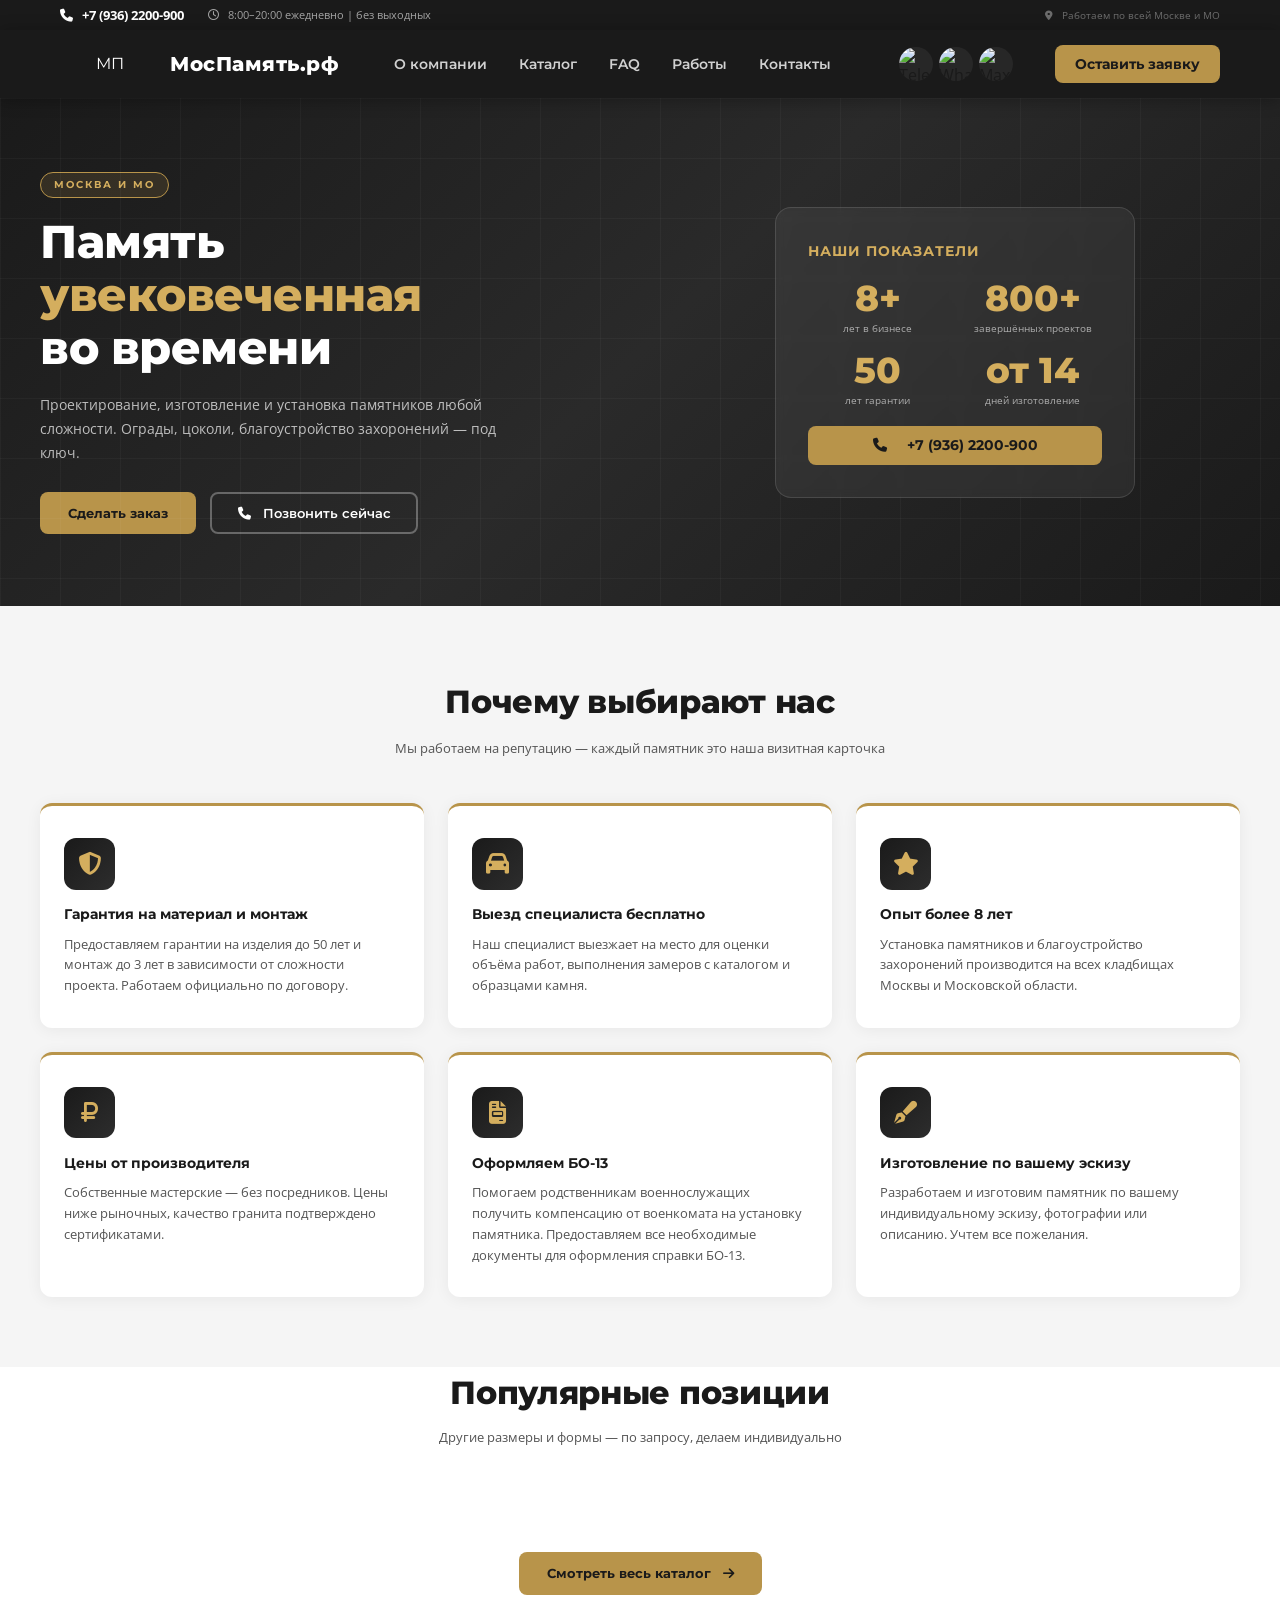
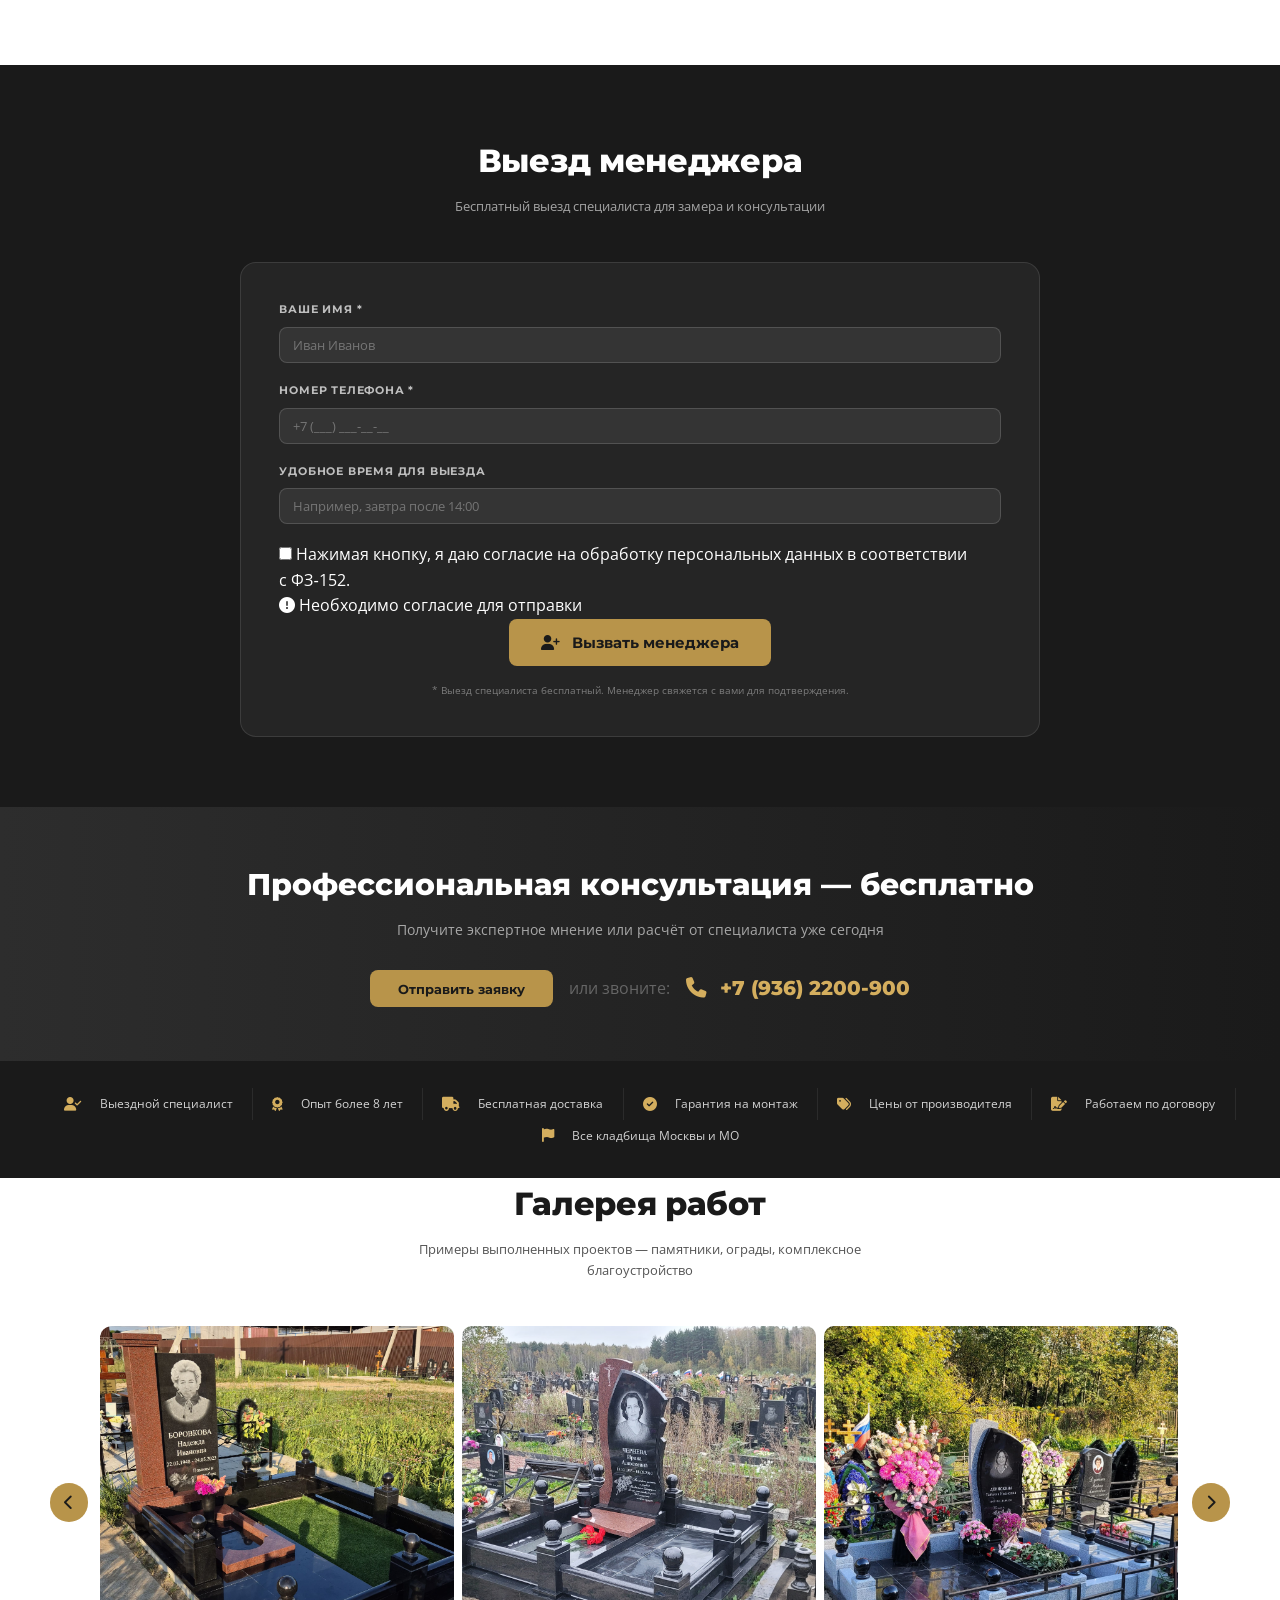
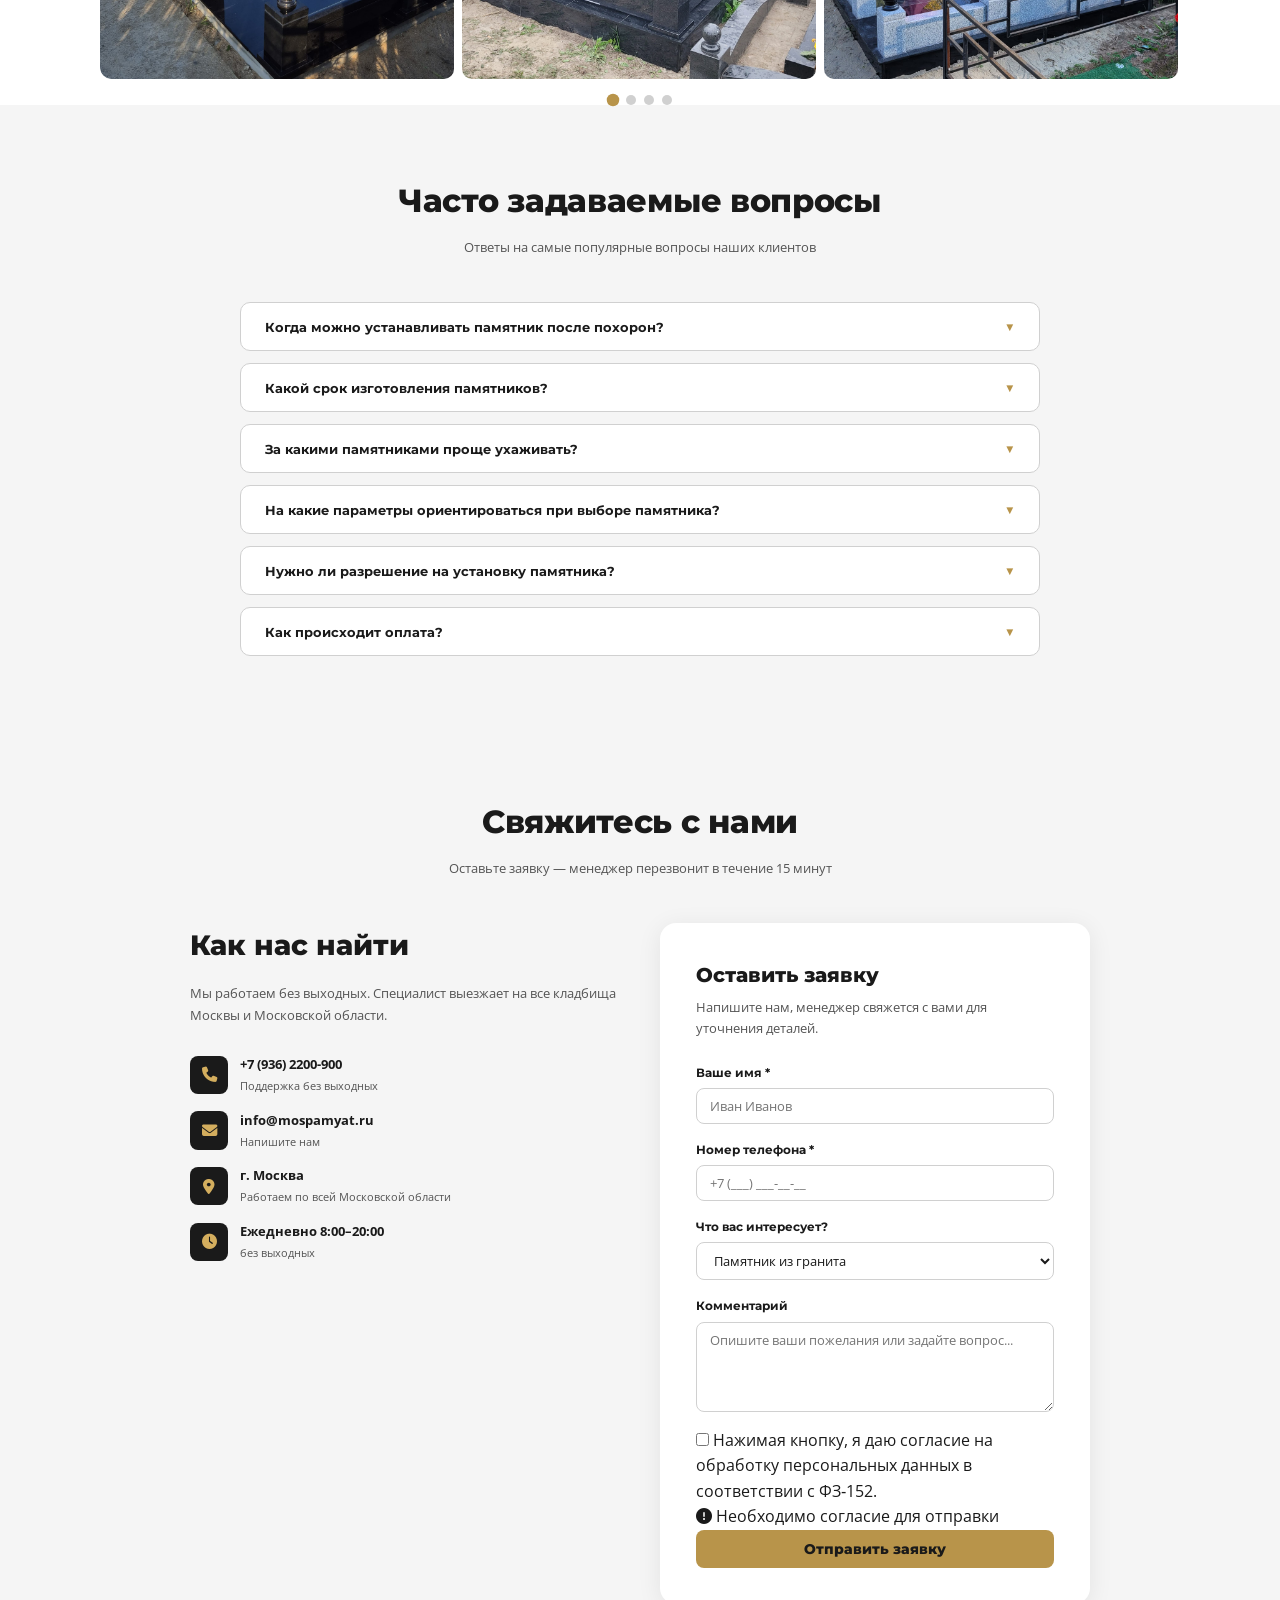
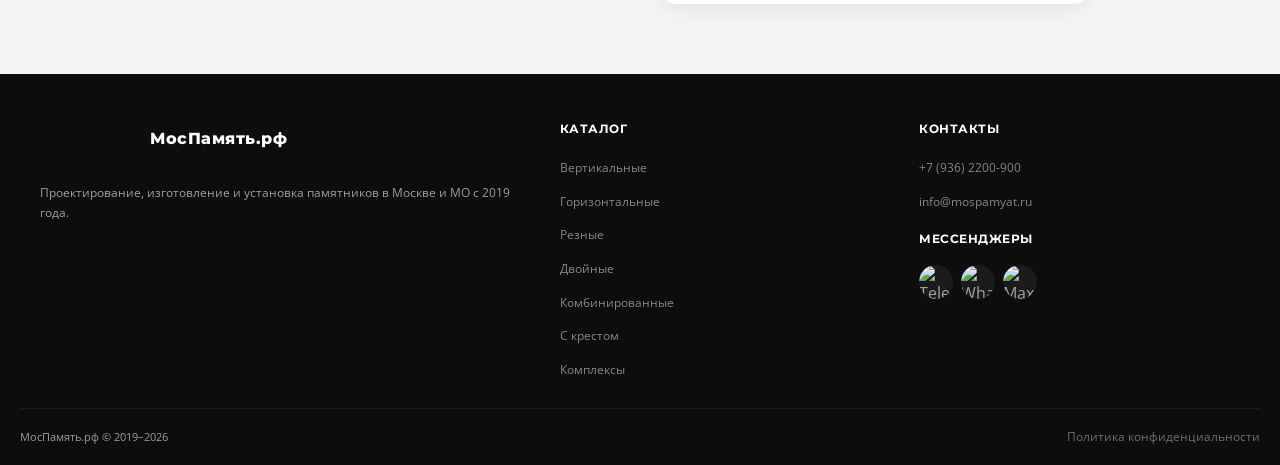
==== commit 9ca36ff5: "Фикс фильтра каталогов, загатовленное смс в мессенджерах, адаптация под все устройства" ====
--- a/index.html
+++ b/index.html
@@ -3,7 +3,7 @@
 <head>
     <meta charset="UTF-8">
     <meta name="viewport" content="width=device-width, initial-scale=1.0">
-    <title>СонДуши.рф — Установка памятников, оград, благоустройство захоронений</title>
+    <title>МосПамять.рф — Установка памятников, оград, благоустройство захоронений</title>
     <meta name="description" content="Проектирование, изготовление и установка памятников любой сложности в Москве. Установка оград, цоколя, монтаж и демонтаж.">
     <link rel="preconnect" href="https://fonts.googleapis.com">
     <link rel="preconnect" href="https://fonts.gstatic.com" crossorigin>
@@ -51,6 +51,42 @@
                 display: none;
             }
         }
+
+        /* ===== СТИЛИ ДЛЯ ФОТО В ПОПУЛЯРНЫХ ===== */
+        .item-img {
+            height: 200px;
+            background: #f5f5f5;
+            display: flex;
+            align-items: center;
+            justify-content: center;
+            position: relative;
+            overflow: hidden;
+        }
+        .item-img img {
+            width: 100%;
+            height: 100%;
+            object-fit: contain;
+            padding: 12px;
+            transition: transform .3s ease;
+        }
+        .item-img .no-image {
+            font-size: 56px;
+            color: rgba(0,0,0,0.08);
+        }
+        .item-img .item-badge {
+            position: absolute;
+            top: 12px;
+            left: 12px;
+            background: var(--gold);
+            color: var(--dark);
+            font-size: 11px;
+            font-weight: 700;
+            padding: 3px 14px;
+            border-radius: 20px;
+            text-transform: uppercase;
+            letter-spacing: 0.3px;
+            z-index: 2;
+        }
     </style>
 </head>
 <body>
@@ -134,6 +170,16 @@
             <h3>Цены от производителя</h3>
             <p>Собственные мастерские — без посредников. Цены ниже рыночных, качество гранита подтверждено сертификатами.</p>
         </div>
+        <div class="adv-card">
+            <div class="adv-icon"><i class="fas fa-file-invoice"></i></div>
+            <h3>Оформляем БО-13</h3>
+            <p>Помогаем родственникам военнослужащих получить компенсацию от военкомата на установку памятника. Предоставляем все необходимые документы для оформления справки БО-13.</p>
+        </div>
+        <div class="adv-card">
+        <div class="adv-icon"><i class="fas fa-pen-fancy"></i></div>
+            <h3>Изготовление по вашему эскизу</h3>
+            <p>Разработаем и изготовим памятник по вашему индивидуальному эскизу, фотографии или описанию. Учтем все пожелания.</p>
+        </div>
     </div>
 </section>
 
@@ -172,6 +218,15 @@
                 <input type="text" id="cbtime" class="calc-input" placeholder="Например, завтра после 14:00">
             </div>
         </div>
+        <div class="opd-block">
+                <input type="checkbox" id="modalOpd">
+                <label for="modalOpd">
+                    Нажимая кнопку, я даю согласие на
+                    <a href="../privacy-policy.html" target="_blank" rel="noopener">обработку персональных данных</a>
+                    в соответствии с&nbsp;ФЗ&#8209;152.
+                </label>
+            </div>
+            <div class="opd-err" id="modalOpdErr"><i class="fas fa-exclamation-circle"></i> Необходимо согласие для отправки</div>
         <div style="text-align:center">
             <button class="btn-primary" onclick="sendCallbackRequest()" style="font-size:15px;padding:14px 32px;">
                 <i class="fas fa-user-plus" style="margin-right:8px;"></i> Вызвать менеджера
@@ -196,12 +251,12 @@
 <div class="usp-strip">
     <div class="usp-inner">
         <div class="usp-item"><i class="fas fa-user-check" style="margin-right:8px;"></i> Выездной специалист</div>
-        <div class="usp-item"><i class="fas fa-award" style="margin-right:8px;"></i> Опыт более 15 лет</div>
+        <div class="usp-item"><i class="fas fa-award" style="margin-right:8px;"></i> Опыт более 8 лет</div>
         <div class="usp-item"><i class="fas fa-truck" style="margin-right:8px;"></i> Бесплатная доставка</div>
         <div class="usp-item"><i class="fas fa-check-circle" style="margin-right:8px;"></i> Гарантия на монтаж</div>
         <div class="usp-item"><i class="fas fa-tags" style="margin-right:8px;"></i> Цены от производителя</div>
         <div class="usp-item"><i class="fas fa-file-signature" style="margin-right:8px;"></i> Работаем по договору</div>
-        <div class="usp-item"><i class="fas fa-flag" style="margin-right:8px;"></i> Все кладбища Москвы</div>
+        <div class="usp-item"><i class="fas fa-flag" style="margin-right:8px;"></i> Все кладбища Москвы и МО</div>
     </div>
 </div>
 
@@ -358,7 +413,7 @@
                 <div class="cdet">
                     <div class="cdet-icon"><i class="fas fa-envelope"></i></div>
                     <div>
-                        <strong><a href="#" onclick="event.preventDefault(); openEmailModal();">info@granitpenza.ru</a></strong>
+                        <strong><a href="#" onclick="event.preventDefault(); openEmailModal();">info@mospamyat.ru</a></strong>
                         <span>Напишите нам</span>
                     </div>
                 </div>
@@ -372,8 +427,8 @@
                 <div class="cdet">
                     <div class="cdet-icon"><i class="fas fa-clock"></i></div>
                     <div>
-                        <strong>Пн–Пт: 9:00–19:00</strong>
-                        <span>Сб–Вс: без выходных</span>
+                        <strong>Ежедневно 8:00–20:00</strong>
+                        <span>без выходных</span>
                     </div>
                 </div>
             </div>
@@ -405,6 +460,15 @@
                     <label>Комментарий</label>
                     <textarea id="fcomment" placeholder="Опишите ваши пожелания или задайте вопрос..."></textarea>
                 </div>
+                <div class="opd-block">
+                <input type="checkbox" id="modalOpd">
+                <label for="modalOpd">
+                    Нажимая кнопку, я даю согласие на
+                    <a href="../privacy-policy.html" target="_blank" rel="noopener">обработку персональных данных</a>
+                    в соответствии с&nbsp;ФЗ&#8209;152.
+                </label>
+            </div>
+            <div class="opd-err" id="modalOpdErr"><i class="fas fa-exclamation-circle"></i> Необходимо согласие для отправки</div>
                 <button class="btn-submit" onclick="submitForm('mainForm', 'mainSuccess')">Отправить заявку</button>
                 <div class="success-msg" id="mainSuccess">Спасибо! Ваша заявка принята. Мы перезвоним в ближайшее время.</div>
             </div>
@@ -492,49 +556,114 @@
 <script src="js/logo-patch.js"></script>
 <script src="js/validation.js"></script>
 <script>
-    // ===== ЗАГРУЗКА ПОПУЛЯРНЫХ ТОВАРОВ =====
+
+    function getPhotoUrl(product) {
+        if (!product.photoURL) return null;
+        if (product.photoURL.startsWith('http') || product.photoURL.startsWith('/')) {
+            return product.photoURL;
+        }
+        var path = product.photoURL;
+        if (path.startsWith('img/products/')) {
+            path = path.replace('img/products/', 'img/products-img/');
+        }
+        return path;
+    }
+
     document.addEventListener('DOMContentLoaded', function() {
+        // Ждём, пока загрузится products.json через main.js
+        var checkProducts = function() {
+            if (typeof PRODUCTS !== 'undefined' && PRODUCTS.length > 0) {
+                renderPopular(PRODUCTS);
+            } else {
+                setTimeout(checkProducts, 300);
+            }
+        };
+        checkProducts();
+    });
+
+    function renderPopular(products) {
         const grid = document.getElementById('popularGrid');
         if (!grid) return;
 
-        const popular = PRODUCTS.filter(p => p.popular).slice(0, 6);
+        const popular = products.filter(p => p.popular && !p.hidden).slice(0, 6);
 
         if (popular.length === 0) {
             grid.innerHTML = '<p style="grid-column:1/-1;text-align:center;color:var(--text-light);">Нет популярных товаров</p>';
             return;
         }
 
-        grid.innerHTML = popular.map(p => `
-            <div class="item-card" data-cat="${p.category}">
-                <div class="item-img">
-                    <i class="fas fa-${p.imageIcon || 'mountain'}"></i>
-                    ${p.badge ? `<span class="item-badge">${p.badge}</span>` : ''}
-                </div>
-                <div class="item-body">
-                    <h3>${p.name}</h3>
-                    <div class="item-dims">
-                        <span class="dim-tag">${p.sizes[0]}</span>
-                        <span class="dim-tag">${p.materials[0]}</span>
-                    </div>
-                    <p class="item-desc">${p.description}</p>
-                    <div class="item-footer" style="flex-direction:column;gap:8px;align-items:stretch;">
-                        <div class="item-price">
-                            <div class="item-price-from">цена от</div>
-                            <div class="item-price-val">${p.price.toLocaleString('ru-RU')} <span class="item-price-unit">₽</span></div>
+        grid.innerHTML = popular.map(p => {
+            // Фото
+            var photoUrl = getPhotoUrl(p);
+            var imgHtml = '';
+            if (photoUrl) {
+                imgHtml = '<img src="' + photoUrl + '" alt="' + escapeHtml(p.name) + '" loading="lazy" onerror="this.style.display=\'none\'; this.parentNode.querySelector(\'.no-image\').style.display=\'flex\'" />' +
+                    '<div class="no-image" style="display:none;"><i class="fas fa-' + escapeHtml(p.imageIcon || 'mountain') + '"></i></div>';
+            } else {
+                var icon = p.imageIcon || 'mountain';
+                imgHtml = '<div class="no-image"><i class="fas fa-' + escapeHtml(icon) + '"></i></div>';
+            }
+
+            // Размер и материал
+            var sizeLabel = '';
+            var materialLabel = '';
+            try {
+                if (p.sizes && p.sizes.length > 0) {
+                    sizeLabel = typeof p.sizes[0] === 'object' ? p.sizes[0].label : p.sizes[0];
+                }
+                if (p.materials && p.materials.length > 0) {
+                    materialLabel = typeof p.materials[0] === 'object' ? p.materials[0].label : p.materials[0];
+                }
+            } catch(e) {}
+
+            var badgeHtml = p.badge ? '<span class="item-badge">' + escapeHtml(p.badge) + '</span>' : '';
+
+            return `
+                <div class="item-card" data-cat="${p.category}">
+                    <div class="item-img">
+                        ${imgHtml}
+                        ${badgeHtml}
+                    </div>
+                    <div class="item-body">
+                        <h3>${escapeHtml(p.name)}</h3>
+                        <div class="item-dims">
+                            ${sizeLabel ? '<span class="dim-tag">' + escapeHtml(sizeLabel) + '</span>' : ''}
+                            ${materialLabel ? '<span class="dim-tag">' + escapeHtml(materialLabel) + '</span>' : ''}
                         </div>
-                        <div class="item-actions">
-                            <a href="product/?id=${p.id}" class="btn-card">
-                                <i class="fas fa-calculator"></i> Рассчитать
-                            </a>
-                            <a href="https://t.me/ваш_телеграм" target="_blank" class="btn-card btn-telegram">
-                                <i class="fab fa-telegram-plane"></i> Написать
-                            </a>
+                        <p class="item-desc">${escapeHtml(p.description)}</p>
+                        <div class="item-footer" style="flex-direction:column;gap:8px;align-items:stretch;">
+                            <div class="item-price">
+                                <div class="item-price-from">цена от</div>
+                                <div class="item-price-val">${p.price.toLocaleString('ru-RU')} <span class="item-price-unit">₽</span></div>
+                            </div>
                         </div>
                     </div>
                 </div>
-            </div>
-        `).join('');
-    });
+            `;
+        }).join('');
+
+        // Добавляем обработчик клика на карточку для перехода в карточку товара
+        grid.querySelectorAll('.item-card').forEach(function(card, index) {
+            card.style.cursor = 'pointer';
+            card.addEventListener('click', function() {
+                var product = popular[index];
+                if (product) {
+                    window.location.href = 'product/?id=' + product.id;
+                }
+            });
+        });
+    }
+
+    // ── Вспомогательная функция escapeHtml ──
+    function escapeHtml(unsafe) {
+        if (!unsafe) return '';
+        return String(unsafe)
+            .replace(/&/g, '&amp;')
+            .replace(/</g, '&lt;')
+            .replace(/>/g, '&gt;')
+            .replace(/"/g, '&quot;')
+            .replace(/'/g, '&#039;');
+    }
 </script>
 <script src="js/header.js"></script>
 <script>
--- a/css/style.css
+++ b/css/style.css
@@ -12,6 +12,8 @@
     --border: #d0d0d0;
     --radius: 8px;
     --error: #d32f2f;
+    --header-height: 70px;
+    --topbar-height: 40px;
 }
 
 * { margin: 0; padding: 0; box-sizing: border-box; }
@@ -21,32 +23,33 @@
     color: var(--text);
     background: var(--white);
     line-height: 1.6;
+    min-width: 320px;
+    overflow-x: hidden;
 }
 h1, h2, h3, h4 { font-family: 'Montserrat', sans-serif; }
 a { text-decoration: none; color: inherit; }
-.container { max-width: 1200px; margin: 0 auto; padding: 0 20px; }
-
-/* ===== TOP BAR ===== */
+.container { max-width: 1200px; margin: 0 auto; padding: 0 clamp(12px, 3vw, 20px); }
+
 .topbar {
     background: var(--dark);
     color: rgba(255,255,255,0.6);
-    font-size: 13px;
-    padding: 8px 0;
+    font-size: clamp(11px, 0.8vw, 13px);
+    padding: clamp(4px, 0.5vh, 8px) 0;
+    overflow: hidden;
 }
 .topbar .container {
     display: flex;
     justify-content: space-between;
     align-items: center;
-    gap: 16px;
+    gap: clamp(8px, 2vw, 16px);
     flex-wrap: wrap;
 }
-.topbar-contacts { display: flex; gap: 24px; align-items: center; flex-wrap: wrap; }
+.topbar-contacts { display: flex; gap: clamp(12px, 2vw, 24px); align-items: center; flex-wrap: wrap; }
 .topbar-contacts a { color: rgba(255,255,255,0.8); transition: color .2s; }
 .topbar-contacts a:hover { color: var(--gold-light); }
-.topbar-contacts .phone { font-weight: 700; font-size: 15px; color: #fff; }
-.topbar-right { font-size: 12px; opacity: .6; }
-
-/* ===== HEADER ===== */
+.topbar-contacts .phone { font-weight: 700; font-size: clamp(13px, 0.9vw, 15px); color: #fff; }
+.topbar-right { font-size: clamp(10px, 0.7vw, 12px); opacity: .6; }
+
 header {
     background: var(--dark);
     position: sticky;
@@ -58,60 +61,113 @@
     display: flex;
     align-items: center;
     justify-content: space-between;
-    padding: 14px 20px;
+    padding: clamp(8px, 1vh, 14px) clamp(12px, 2vw, 20px);
     max-width: 1200px;
     margin: 0 auto;
-    gap: 24px;
+    gap: clamp(8px, 1.5vw, 16px);
+    flex-wrap: nowrap;
+    min-height: clamp(50px, 7vh, 70px);
 }
 .logo {
     display: flex;
     align-items: center;
-    gap: 12px;
+    gap: clamp(6px, 1vw, 10px);
     color: #fff;
     font-family: 'Montserrat', sans-serif;
+    flex-shrink: 1;
+    min-width: 0;
 }
 .logo-icon {
-    width: 46px;
-    height: 46px;
-    background: var(--gold);
-    border-radius: 6px;
-    display: flex;
-    align-items: center;
-    justify-content: center;
-    font-size: 20px;
-    font-weight: 800;
-    color: var(--dark);
+    width: clamp(60px, 8vw, 90px);
+    height: clamp(30px, 4vw, 45px);
+    display: flex;
+    align-items: center;
+    justify-content: center;
     flex-shrink: 0;
-    font-family: 'Montserrat', sans-serif;
-}
-.logo-text { line-height: 1.2; }
-.logo-name { font-size: 20px; font-weight: 800; letter-spacing: .5px; }
-.logo-sub { font-size: 11px; opacity: .7; font-weight: 400; }
-
-nav { display: flex; align-items: center; gap: 4px; }
-.nav-link {
+    overflow: hidden;
+}
+.logo-icon img {
+    width: 100%;
+    height: 100%;
+    object-fit: contain;
+    display: block;
+}
+.logo-name { 
+    font-size: clamp(14px, 1.2vw, 18px); 
+    font-weight: 800; 
+    letter-spacing: .3px; 
+    white-space: nowrap;
+}
+.logo-sub { font-size: clamp(9px, 0.6vw, 11px); opacity: .7; font-weight: 400; }
+
+/* ===== НАВИГАЦИЯ ===== */
+.desktop-nav {
+    display: flex;
+    align-items: center;
+    gap: clamp(2px, 0.3vw, 4px);
+    flex-wrap: nowrap;
+}
+.desktop-nav .nav-link {
     color: rgba(255,255,255,0.8);
-    font-size: 14px;
+    font-size: clamp(12px, 0.9vw, 14px);
     font-weight: 600;
-    padding: 8px 14px;
+    padding: clamp(4px, 0.5vh, 8px) clamp(8px, 0.8vw, 14px);
     border-radius: 4px;
     transition: background .2s, color .2s;
     white-space: nowrap;
     font-family: 'Montserrat', sans-serif;
-}
-.nav-link:hover { background: rgba(255,255,255,0.08); color: #fff; }
-.nav-link.active { color: var(--gold-light); }
+    text-decoration: none;
+}
+.desktop-nav .nav-link:hover {
+    background: rgba(255,255,255,0.08);
+    color: #fff;
+}
+.desktop-nav .nav-link.active {
+    color: var(--gold-light);
+}
+
+.social-icons {
+    display: flex;
+    align-items: center;
+    gap: clamp(3px, 0.4vw, 6px);
+    margin-left: clamp(4px, 0.5vw, 12px);
+    flex-shrink: 0;
+}
+.social-icon {
+    display: inline-flex;
+    align-items: center;
+    justify-content: center;
+    width: clamp(26px, 2.2vw, 34px);
+    height: clamp(26px, 2.2vw, 34px);
+    border-radius: 50%;
+    overflow: hidden;
+    transition: transform .2s, opacity .2s;
+    background: rgba(255,255,255,0.06);
+}
+.social-icon:hover {
+    background: var(--gold);
+    transform: scale(1.08);
+}
+.social-icon img {
+    width: 100%;
+    height: 100%;
+    object-fit: contain;
+    display: block;
+}
 
 .header-cta {
     background: var(--gold);
     color: var(--dark);
     font-weight: 700;
-    font-size: 14px;
-    padding: 10px 20px;
+    font-size: clamp(12px, 0.9vw, 14px);
+    padding: clamp(6px, 0.6vh, 10px) clamp(12px, 1.2vw, 20px);
     border-radius: var(--radius);
     white-space: nowrap;
     transition: background .2s;
     font-family: 'Montserrat', sans-serif;
+    border: none;
+    cursor: pointer;
+    flex-shrink: 0;
 }
 .header-cta:hover { background: var(--gold-light); }
 
@@ -126,48 +182,81 @@
 }
 .burger span { display: block; width: 24px; height: 2px; background: #fff; border-radius: 2px; transition: .3s; }
 
+
+@media (max-width: 1150px) {
+    .header-cta {
+        display: none !important;
+    }
+    .social-icons {
+        gap: 3px;
+    }
+    .social-icon {
+        width: 28px;
+        height: 28px;
+    }
+    .desktop-nav .nav-link {
+        font-size: 12px;
+        padding: 4px 8px;
+    }
+}
+
+@media (max-width: 900px) {
+    .topbar .container {
+        justify-content: center;
+        text-align: center;
+    }
+    .topbar-right {
+        display: none;
+    }
+    .topbar-contacts {
+        justify-content: center;
+    }
+}
+
+@media (max-width: 768px) {
+    .header-inner {
+        display: grid;
+        grid-template-columns: 1fr auto 1fr;
+        align-items: center;
+        padding: clamp(6px, 1vh, 10px) clamp(10px, 2vw, 16px);
+        min-height: clamp(44px, 6vh, 56px);
+    }
+    .logo {
+        grid-column: 2;
+        justify-self: center;
+        gap: clamp(4px, 0.8vw, 8px);
+    }
+    .logo-icon {
+        width: clamp(40px, 10vw, 60px);
+        height: clamp(20px, 5vw, 30px);
+    }
+    .logo-name {
+        font-size: clamp(12px, 2.5vw, 16px);
+    }
+    .logo-sub {
+        display: none;
+    }
+    .desktop-nav {
+        display: none !important;
+    }
+    .social-icons {
+        display: none !important;
+    }
+    .header-cta {
+        display: none !important;
+    }
+    .burger {
+        grid-column: 3;
+        justify-self: end;
+        display: flex;
+    }
+}
+
 /* ===== HERO ===== */
-
-.social-icons {
-    display: flex;
-    align-items: center;
-    gap: 6px;
-    margin-left: 12px;
-}
-
-.social-icon {
-    display: flex;
-    align-items: center;
-    justify-content: center;
-    width: 34px;
-    height: 34px;
-    border-radius: 50%;
-    background: rgba(255, 255, 255, 0.06);
-    transition: background .2s, transform .2s;
-}
-
-.social-icon:hover {
-    background: var(--gold);
-    transform: translateY(-2px);
-}
-
-.social-icon img {
-    display: block;
-    width: 20px;
-    height: 20px;
-    object-fit: contain;
-}
-
-@media (max-width: 768px) {
-    .social-icons {
-        display: none;
-    }
-}
-
 .hero {
     background: linear-gradient(135deg, var(--dark) 0%, #2a2a2a 50%, #1a1a1a 100%);
     color: #fff;
-    padding: 80px 20px 90px;
+    padding: clamp(40px, 8vh, 90px) clamp(12px, 3vw, 20px);
     position: relative;
     overflow: hidden;
 }
@@ -183,7 +272,7 @@
     margin: 0 auto;
     display: grid;
     grid-template-columns: 1fr 1fr;
-    gap: 60px;
+    gap: clamp(30px, 5vw, 60px);
     align-items: center;
 }
 .hero-label {
@@ -191,57 +280,59 @@
     background: rgba(184,148,74,0.15);
     border: 1px solid var(--gold);
     color: var(--gold-light);
-    font-size: 12px;
+    font-size: clamp(10px, 0.8vw, 12px);
     font-weight: 700;
     letter-spacing: 2px;
     text-transform: uppercase;
-    padding: 5px 14px;
+    padding: clamp(4px, 0.4vh, 6px) clamp(10px, 1vw, 14px);
     border-radius: 20px;
-    margin-bottom: 20px;
+    margin-bottom: clamp(12px, 2vh, 20px);
     font-family: 'Montserrat', sans-serif;
 }
 .hero h1 {
-    font-size: clamp(28px, 4vw, 46px);
+    font-size: clamp(24px, 4vw, 46px);
     font-weight: 800;
     line-height: 1.15;
-    margin-bottom: 20px;
+    margin-bottom: clamp(12px, 2vh, 20px);
     letter-spacing: -.5px;
 }
 .hero h1 span { color: var(--gold-light); }
 .hero-desc {
-    font-size: 16px;
+    font-size: clamp(14px, 1.1vw, 16px);
     color: rgba(255,255,255,0.7);
-    margin-bottom: 36px;
+    margin-bottom: clamp(20px, 3vh, 36px);
     max-width: 480px;
     line-height: 1.7;
 }
-.hero-buttons { display: flex; gap: 14px; flex-wrap: wrap; }
+.hero-buttons { display: flex; gap: clamp(10px, 1.5vw, 14px); flex-wrap: wrap; }
 .btn-primary {
     background: var(--gold);
     color: var(--dark);
     font-weight: 700;
-    font-size: 15px;
-    padding: 14px 28px;
+    font-size: clamp(13px, 1vw, 15px);
+    padding: clamp(10px, 1.2vh, 14px) clamp(18px, 2.5vw, 28px);
     border-radius: var(--radius);
     transition: background .2s, transform .15s;
     font-family: 'Montserrat', sans-serif;
     border: none;
     cursor: pointer;
     display: inline-block;
+    text-align: center;
 }
 .btn-primary:hover { background: var(--gold-light); transform: translateY(-1px); }
 .btn-outline {
     border: 2px solid rgba(255,255,255,0.3);
     color: #fff;
     font-weight: 600;
-    font-size: 15px;
-    padding: 12px 26px;
+    font-size: clamp(13px, 1vw, 15px);
+    padding: clamp(8px, 1vh, 12px) clamp(16px, 2vw, 26px);
     border-radius: var(--radius);
     transition: border-color .2s, background .2s;
     font-family: 'Montserrat', sans-serif;
     background: transparent;
     cursor: pointer;
     display: inline-block;
+    text-align: center;
 }
 .btn-outline:hover { border-color: #fff; background: rgba(255,255,255,0.06); }
 
@@ -255,35 +346,35 @@
     background: rgba(255,255,255,0.06);
     border: 1px solid rgba(255,255,255,0.12);
     border-radius: 16px;
-    padding: 32px;
+    padding: clamp(20px, 3vw, 32px);
     backdrop-filter: blur(4px);
     width: 100%;
     max-width: 360px;
 }
 .hero-card h3 {
-    font-size: 16px;
+    font-size: clamp(14px, 1.1vw, 16px);
     font-weight: 700;
     color: var(--gold-light);
-    margin-bottom: 20px;
+    margin-bottom: clamp(12px, 2vh, 20px);
     text-transform: uppercase;
     letter-spacing: 1px;
 }
 .hero-stats {
     display: grid;
     grid-template-columns: 1fr 1fr;
-    gap: 16px;
-    margin-bottom: 24px;
+    gap: clamp(10px, 1.5vw, 16px);
+    margin-bottom: clamp(16px, 2vh, 24px);
 }
 .hero-stat { text-align: center; }
 .hero-stat-num {
-    font-size: 36px;
+    font-size: clamp(24px, 3vw, 36px);
     font-weight: 800;
     color: var(--gold-light);
     line-height: 1;
     font-family: 'Montserrat', sans-serif;
 }
 .hero-stat-label {
-    font-size: 12px;
+    font-size: clamp(10px, 0.7vw, 12px);
     color: rgba(255,255,255,0.6);
     margin-top: 4px;
 }
@@ -294,9 +385,9 @@
     background: var(--gold);
     color: var(--dark);
     border-radius: var(--radius);
-    padding: 12px 18px;
+    padding: clamp(8px, 0.8vh, 12px) clamp(12px, 1.5vw, 18px);
     font-weight: 700;
-    font-size: 17px;
+    font-size: clamp(14px, 1.1vw, 17px);
     font-family: 'Montserrat', sans-serif;
     justify-content: center;
     transition: background .2s;
@@ -305,11 +396,46 @@
 }
 .hero-phone-big:hover { background: var(--gold-light); }
 
-/* ===== ADVANTAGES ===== */
-.advantages { padding: 70px 20px; background: var(--gray-bg); }
+@media (max-width: 900px) {
+    .hero-inner {
+        grid-template-columns: 1fr;
+        gap: 30px;
+    }
+    .hero-visual { order: -1; }
+    .hero-card { max-width: 100%; }
+    .hero-desc { max-width: 100%; }
+}
+
+@media (max-width: 600px) {
+    .hero {
+        padding: clamp(24px, 5vh, 48px) clamp(10px, 2vw, 16px);
+    }
+    .hero-buttons {
+        flex-direction: column;
+        align-items: stretch;
+    }
+    .hero-buttons .btn-primary,
+    .hero-buttons .btn-outline {
+        text-align: center;
+        width: 100%;
+    }
+    .hero-card {
+        padding: 16px;
+    }
+    .hero-stats {
+        grid-template-columns: 1fr 1fr;
+        gap: 8px;
+    }
+    .hero-stat-num {
+        font-size: 22px;
+    }
+}
+
+
+.advantages { padding: clamp(40px, 8vh, 70px) clamp(12px, 3vw, 20px); background: var(--gray-bg); }
 .section-title {
     text-align: center;
-    font-size: clamp(22px, 3vw, 32px);
+    font-size: clamp(20px, 3vw, 32px);
     font-weight: 800;
     color: var(--dark);
     margin-bottom: 10px;
@@ -318,93 +444,50 @@
 .section-sub {
     text-align: center;
     color: var(--text-light);
-    font-size: 15px;
-    margin-bottom: 48px;
+    font-size: clamp(13px, 1vw, 15px);
+    margin-bottom: clamp(30px, 5vh, 48px);
     max-width: 560px;
     margin-left: auto;
     margin-right: auto;
+    padding: 0 10px;
 }
 .adv-grid {
     display: grid;
-    grid-template-columns: repeat(auto-fit, minmax(240px, 1fr));
-    gap: 24px;
+    grid-template-columns: repeat(3, 1fr);
+    gap: clamp(16px, 2vw, 24px);
     max-width: 1200px;
     margin: 0 auto;
 }
 .adv-card {
     background: #fff;
     border-radius: 12px;
-    padding: 32px 24px;
+    padding: clamp(20px, 2.5vw, 32px) clamp(16px, 2vw, 24px);
     box-shadow: 0 2px 16px rgba(0,0,0,0.06);
     transition: transform .2s, box-shadow .2s;
     border-top: 3px solid var(--gold);
 }
 .adv-card:hover { transform: translateY(-4px); box-shadow: 0 8px 32px rgba(0,0,0,0.1); }
 .adv-icon {
-    width: 56px;
-    height: 56px;
+    width: clamp(44px, 4vw, 56px);
+    height: clamp(44px, 4vw, 56px);
     background: linear-gradient(135deg, var(--dark), var(--dark-light));
     border-radius: 12px;
     display: flex;
     align-items: center;
     justify-content: center;
-    font-size: 24px;
-    margin-bottom: 18px;
+    font-size: clamp(20px, 1.8vw, 24px);
+    margin-bottom: clamp(12px, 1.5vh, 18px);
     color: var(--gold-light);
 }
-.adv-card h3 { font-size: 16px; font-weight: 700; color: var(--dark); margin-bottom: 8px; }
-.adv-card p { font-size: 14px; color: var(--text-light); line-height: 1.6; }
-
-/* ===== CATALOG ===== */
-.catalog { padding: 70px 20px; }
-.catalog-grid {
-    display: grid;
-    grid-template-columns: repeat(auto-fill, minmax(200px, 1fr));
-    gap: 20px;
-    max-width: 1200px;
-    margin: 0 auto 48px;
-}
-.cat-card {
-    background: var(--gray-bg);
-    border-radius: 12px;
-    overflow: hidden;
-    transition: transform .2s, box-shadow .2s;
-    cursor: pointer;
-    border: 1px solid var(--border);
-}
-.cat-card:hover { transform: translateY(-4px); box-shadow: 0 8px 24px rgba(0,0,0,0.1); }
-.cat-img {
-    height: 160px;
-    background: linear-gradient(135deg, var(--dark) 0%, var(--dark-light) 100%);
-    display: flex;
-    align-items: center;
-    justify-content: center;
-    font-size: 44px;
-    position: relative;
-    overflow: hidden;
-    color: rgba(255,255,255,0.2);
-}
-.cat-img i { font-size: 48px; color: rgba(255,255,255,0.15); }
-.cat-img::after {
-    content: '';
-    position: absolute;
-    bottom: 0;
-    left: 0;
-    right: 0;
-    height: 40px;
-    background: linear-gradient(transparent, rgba(0,0,0,0.3));
-}
-.cat-body { padding: 16px; }
-.cat-body h3 { font-size: 14px; font-weight: 700; color: var(--dark); margin-bottom: 6px; }
-.cat-price { font-size: 13px; color: var(--text-light); }
-.cat-price strong { color: var(--burgundy); font-size: 15px; }
+.adv-card h3 { font-size: clamp(14px, 1.1vw, 16px); font-weight: 700; color: var(--dark); margin-bottom: 8px; }
+.adv-card p { font-size: clamp(13px, 0.9vw, 14px); color: var(--text-light); line-height: 1.6; }
 
 /* ===== CATALOG ITEMS ===== */
-.catalog-items { padding: 0 20px 70px; }
+.catalog-items { padding: 0 clamp(12px, 3vw, 20px) clamp(40px, 8vh, 70px); }
 .items-grid {
     display: grid;
-    grid-template-columns: repeat(auto-fill, minmax(280px, 1fr));
-    gap: 24px;
+    grid-template-columns: repeat(auto-fill, minmax(min(100%, 260px), 1fr));
+    gap: clamp(16px, 2vw, 24px);
     max-width: 1200px;
     margin: 0 auto;
 }
@@ -420,34 +503,40 @@
 }
 .item-card:hover { transform: translateY(-4px); box-shadow: 0 8px 28px rgba(0,0,0,0.12); }
 .item-img {
-    height: 220px;
+    height: clamp(160px, 25vw, 220px);
     background: linear-gradient(135deg, #2a2a2a 0%, #1a1a1a 100%);
     display: flex;
     align-items: center;
     justify-content: center;
-    font-size: 60px;
+    font-size: clamp(40px, 5vw, 60px);
     position: relative;
     overflow: hidden;
     color: rgba(255,255,255,0.1);
 }
-.item-img i { font-size: 64px; color: rgba(255,255,255,0.1); }
+.item-img img {
+    width: 100%;
+    height: 100%;
+    object-fit: cover;
+    display: block;
+}
+.item-img i { font-size: clamp(40px, 5vw, 64px); color: rgba(255,255,255,0.1); }
 .item-badge {
     position: absolute;
     top: 12px;
     left: 12px;
     background: var(--gold);
     color: var(--dark);
-    font-size: 11px;
+    font-size: clamp(10px, 0.7vw, 11px);
     font-weight: 700;
     padding: 3px 10px;
     border-radius: 20px;
     font-family: 'Montserrat', sans-serif;
     text-transform: uppercase;
 }
-.item-body { padding: 20px; flex: 1; display: flex; flex-direction: column; }
-.item-body h3 { font-size: 16px; font-weight: 700; color: var(--dark); margin-bottom: 6px; }
+.item-body { padding: clamp(14px, 1.5vw, 20px); flex: 1; display: flex; flex-direction: column; }
+.item-body h3 { font-size: clamp(14px, 1.1vw, 16px); font-weight: 700; color: var(--dark); margin-bottom: 6px; }
 .item-dims {
-    font-size: 13px;
+    font-size: clamp(12px, 0.8vw, 13px);
     color: var(--text-light);
     margin-bottom: 10px;
     display: flex;
@@ -458,21 +547,21 @@
     background: var(--gray-bg);
     border-radius: 4px;
     padding: 2px 8px;
-    font-size: 12px;
+    font-size: clamp(10px, 0.7vw, 12px);
     font-weight: 600;
 }
-.item-desc { font-size: 13px; color: var(--text-light); line-height: 1.6; margin-bottom: 16px; flex: 1; }
-.item-footer { display: flex; align-items: center; justify-content: space-between; gap: 12px; margin-top: auto; }
+.item-desc { font-size: clamp(12px, 0.8vw, 13px); color: var(--text-light); line-height: 1.6; margin-bottom: 16px; flex: 1; }
+.item-footer { display: flex; align-items: center; justify-content: space-between; gap: 12px; margin-top: auto; flex-wrap: wrap; }
 .item-price { font-family: 'Montserrat', sans-serif; }
-.item-price-from { font-size: 11px; color: var(--text-light); }
-.item-price-val { font-size: 22px; font-weight: 800; color: var(--dark); }
-.item-price-unit { font-size: 12px; color: var(--text-light); }
+.item-price-from { font-size: clamp(10px, 0.6vw, 11px); color: var(--text-light); }
+.item-price-val { font-size: clamp(18px, 1.6vw, 22px); font-weight: 800; color: var(--dark); }
+.item-price-unit { font-size: clamp(10px, 0.6vw, 12px); color: var(--text-light); }
 .btn-card {
     background: var(--dark);
     color: #fff;
     font-weight: 700;
-    font-size: 13px;
-    padding: 10px 16px;
+    font-size: clamp(11px, 0.8vw, 13px);
+    padding: clamp(6px, 0.6vh, 10px) clamp(10px, 1vw, 16px);
     border-radius: var(--radius);
     border: none;
     cursor: pointer;
@@ -482,8 +571,24 @@
 }
 .btn-card:hover { background: var(--burgundy); }
 
-/* ===== CALCULATOR ===== */
-.calculator { padding: 70px 20px; background: var(--dark); color: #fff; }
+@media (max-width: 600px) {
+    .items-grid {
+        grid-template-columns: 1fr;
+    }
+    .item-img {
+        height: 200px;
+    }
+    .item-footer {
+        flex-direction: column;
+        align-items: stretch;
+    }
+    .btn-card {
+        text-align: center;
+    }
+}
+
+
+.calculator { padding: clamp(40px, 8vh, 70px) clamp(12px, 3vw, 20px); background: var(--dark); color: #fff; }
 .calculator .section-title { color: #fff; }
 .calculator .section-sub { color: rgba(255,255,255,0.6); }
 .calc-box {
@@ -492,18 +597,18 @@
     background: rgba(255,255,255,0.05);
     border: 1px solid rgba(255,255,255,0.1);
     border-radius: 16px;
-    padding: 40px;
+    padding: clamp(20px, 3vw, 40px);
 }
 .calc-grid {
     display: grid;
     grid-template-columns: 1fr 1fr;
-    gap: 20px;
-    margin-bottom: 28px;
+    gap: clamp(12px, 1.5vw, 20px);
+    margin-bottom: clamp(16px, 2vh, 28px);
 }
 .calc-field { display: flex; flex-direction: column; gap: 8px; }
 .calc-field.full { grid-column: 1 / -1; }
 .calc-label {
-    font-size: 13px;
+    font-size: clamp(11px, 0.8vw, 13px);
     font-weight: 700;
     color: rgba(255,255,255,0.7);
     text-transform: uppercase;
@@ -515,8 +620,8 @@
     border: 1px solid rgba(255,255,255,0.15);
     color: #fff;
     border-radius: var(--radius);
-    padding: 12px 16px;
-    font-size: 15px;
+    padding: clamp(8px, 0.8vh, 12px) clamp(10px, 1vw, 16px);
+    font-size: clamp(13px, 0.9vw, 15px);
     font-family: 'Open Sans', sans-serif;
     outline: none;
     transition: border-color .2s;
@@ -524,34 +629,29 @@
 }
 .calc-select:focus, .calc-input:focus { border-color: var(--gold); }
 .calc-select option { background: var(--dark); color: #fff; }
-.calc-result {
-    background: rgba(184,148,74,0.12);
-    border: 2px solid var(--gold);
-    border-radius: 12px;
-    padding: 28px;
-    margin-bottom: 24px;
-    display: grid;
-    grid-template-columns: 1fr 1fr 1fr;
-    gap: 20px;
-    text-align: center;
-}
-.calc-res-item-label { font-size: 12px; color: rgba(255,255,255,0.5); margin-bottom: 6px; text-transform: uppercase; letter-spacing: .6px; font-family: 'Montserrat', sans-serif; }
-.calc-res-item-val { font-size: 26px; font-weight: 800; color: var(--gold-light); font-family: 'Montserrat', sans-serif; }
-.calc-note { font-size: 12px; color: rgba(255,255,255,0.4); text-align: center; margin-top: 16px; }
-
-/* ===== CTA BANNER ===== */
+.calc-note { font-size: clamp(10px, 0.7vw, 12px); color: rgba(255,255,255,0.4); text-align: center; margin-top: 16px; }
+
+@media (max-width: 600px) {
+    .calc-grid {
+        grid-template-columns: 1fr;
+    }
+    .calc-box {
+        padding: 16px;
+    }
+}
+
 .cta-banner {
-    padding: 60px 20px;
+    padding: clamp(30px, 6vh, 60px) clamp(12px, 3vw, 20px);
     background: linear-gradient(90deg, var(--dark-light), var(--dark));
     color: #fff;
     text-align: center;
 }
-.cta-banner h2 { font-size: clamp(20px, 3vw, 30px); font-weight: 800; margin-bottom: 10px; }
-.cta-banner p { font-size: 16px; color: rgba(255,255,255,0.6); margin-bottom: 28px; }
+.cta-banner h2 { font-size: clamp(18px, 2.5vw, 30px); font-weight: 800; margin-bottom: 10px; }
+.cta-banner p { font-size: clamp(14px, 1vw, 16px); color: rgba(255,255,255,0.6); margin-bottom: 28px; }
 .cta-row { display: flex; gap: 16px; justify-content: center; align-items: center; flex-wrap: wrap; }
 .cta-phone {
     color: var(--gold-light);
-    font-size: 22px;
+    font-size: clamp(18px, 1.6vw, 22px);
     font-weight: 800;
     font-family: 'Montserrat', sans-serif;
     cursor: pointer;
@@ -559,8 +659,15 @@
 }
 .cta-phone:hover { color: #fff; }
 
-/* ===== FAQ ===== */
-.faq { padding: 70px 20px; background: var(--gray-bg); }
+@media (max-width: 600px) {
+    .cta-row {
+        flex-direction: column;
+        gap: 12px;
+    }
+}
+
+
+.faq { padding: clamp(40px, 8vh, 70px) clamp(12px, 3vw, 20px); background: var(--gray-bg); }
 .faq-list { max-width: 800px; margin: 0 auto; display: flex; flex-direction: column; gap: 12px; }
 .faq-item {
     background: #fff;
@@ -573,8 +680,8 @@
     text-align: left;
     background: none;
     border: none;
-    padding: 20px 24px;
-    font-size: 15px;
+    padding: clamp(14px, 1.5vh, 20px) clamp(16px, 2vw, 24px);
+    font-size: clamp(13px, 0.9vw, 15px);
     font-weight: 700;
     color: var(--dark);
     cursor: pointer;
@@ -586,12 +693,12 @@
     transition: background .2s;
 }
 .faq-q:hover { background: var(--gray-bg); }
-.faq-q .arrow { font-size: 20px; transition: transform .3s; flex-shrink: 0; color: var(--gold); }
+.faq-q .arrow { font-size: clamp(16px, 1.2vw, 20px); transition: transform .3s; flex-shrink: 0; color: var(--gold); }
 .faq-item.open .faq-q .arrow { transform: rotate(180deg); }
 .faq-a {
     display: none;
-    padding: 0 24px 20px;
-    font-size: 14px;
+    padding: 0 clamp(16px, 2vw, 24px) clamp(14px, 1.5vh, 20px);
+    font-size: clamp(13px, 0.8vw, 14px);
     color: var(--text-light);
     line-height: 1.7;
     border-top: 1px solid var(--border);
@@ -599,8 +706,8 @@
 }
 .faq-item.open .faq-a { display: block; }
 
-/* ===== USP STRIP ===== */
-.usp-strip { background: var(--dark); padding: 40px 20px; }
+
+.usp-strip { background: var(--dark); padding: clamp(20px, 3vh, 40px) clamp(12px, 3vw, 20px); }
 .usp-inner {
     max-width: 1200px;
     margin: 0 auto;
@@ -612,66 +719,83 @@
 .usp-item {
     display: flex;
     align-items: center;
-    gap: 10px;
+    gap: clamp(6px, 0.8vw, 10px);
     color: rgba(255,255,255,0.8);
-    font-size: 14px;
-    padding: 10px 24px;
+    font-size: clamp(12px, 0.8vw, 14px);
+    padding: clamp(6px, 0.5vh, 10px) clamp(12px, 1.5vw, 24px);
     border-right: 1px solid rgba(255,255,255,0.08);
 }
 .usp-item:last-child { border-right: none; }
-.usp-item i { font-size: 16px; color: var(--gold-light); }
-
-/* ===== CONTACT FORM ===== */
-.contact { padding: 70px 20px; background: var(--gray-bg); }
+.usp-item i { font-size: clamp(14px, 1vw, 16px); color: var(--gold-light); }
+
+@media (max-width: 768px) {
+    .usp-item {
+        border-right: none;
+        width: 100%;
+        justify-content: center;
+    }
+}
+
+.contact { padding: clamp(40px, 8vh, 70px) clamp(12px, 3vw, 20px); background: var(--gray-bg); }
 .contact-inner {
     max-width: 900px;
     margin: 0 auto;
     display: grid;
     grid-template-columns: 1fr 1fr;
-    gap: 40px;
+    gap: clamp(24px, 4vw, 40px);
     align-items: start;
 }
-.contact-info h2 { font-size: 28px; font-weight: 800; color: var(--dark); margin-bottom: 14px; }
-.contact-info p { font-size: 15px; color: var(--text-light); margin-bottom: 28px; line-height: 1.7; }
+.contact-info h2 { 
+    font-size: clamp(22px, 2.5vw, 28px); 
+    font-weight: 800; 
+    color: var(--dark); 
+    margin-bottom: 14px; 
+}
+.contact-info p { font-size: clamp(13px, 0.9vw, 15px); color: var(--text-light); margin-bottom: 28px; line-height: 1.7; }
 .contact-detail { display: flex; flex-direction: column; gap: 14px; }
 .cdet {
     display: flex;
     align-items: center;
     gap: 12px;
-    font-size: 14px;
+    font-size: clamp(13px, 0.8vw, 14px);
     color: var(--text);
 }
 .cdet-icon {
-    width: 40px;
-    height: 40px;
+    width: clamp(34px, 3vw, 40px);
+    height: clamp(34px, 3vw, 40px);
     background: var(--dark);
     border-radius: 8px;
     display: flex;
     align-items: center;
     justify-content: center;
-    font-size: 16px;
+    font-size: clamp(14px, 1.2vw, 16px);
     flex-shrink: 0;
     color: var(--gold-light);
 }
-.cdet-icon i { font-size: 18px; }
+.cdet-icon i { font-size: clamp(14px, 1.2vw, 18px); }
 .cdet strong { display: block; font-weight: 700; color: var(--dark); }
-.cdet span { color: var(--text-light); font-size: 13px; }
+.cdet span { color: var(--text-light); font-size: clamp(11px, 0.7vw, 13px); }
 
 .form-card {
     background: #fff;
     border-radius: 16px;
-    padding: 36px;
+    padding: clamp(20px, 3vw, 36px);
     box-shadow: 0 4px 24px rgba(0,0,0,0.08);
 }
-.form-card h3 { font-size: 20px; font-weight: 800; color: var(--dark); margin-bottom: 6px; }
-.form-card p { font-size: 14px; color: var(--text-light); margin-bottom: 24px; }
+.form-card h3 { font-size: clamp(18px, 1.6vw, 20px); font-weight: 800; color: var(--dark); margin-bottom: 6px; }
+.form-card p { font-size: clamp(13px, 0.8vw, 14px); color: var(--text-light); margin-bottom: 24px; }
 .form-group { display: flex; flex-direction: column; gap: 6px; margin-bottom: 16px; }
-.form-group label { font-size: 13px; font-weight: 700; color: var(--dark); font-family: 'Montserrat', sans-serif; }
+.form-group label { 
+    font-size: clamp(12px, 0.7vw, 13px); 
+    font-weight: 700; 
+    color: var(--dark); 
+    font-family: 'Montserrat', sans-serif; 
+}
 .form-group input, .form-group textarea, .form-group select {
     border: 1.5px solid var(--border);
     border-radius: var(--radius);
-    padding: 11px 14px;
-    font-size: 14px;
+    padding: clamp(8px, 0.8vh, 11px) clamp(10px, 1vw, 14px);
+    font-size: clamp(13px, 0.8vw, 14px);
     font-family: 'Open Sans', sans-serif;
     outline: none;
     transition: border-color .2s;
@@ -681,15 +805,13 @@
 }
 .form-group input:focus, .form-group textarea:focus, .form-group select:focus { border-color: var(--dark); }
 .form-group textarea { resize: vertical; min-height: 90px; }
-.form-checkbox { display: flex; align-items: flex-start; gap: 10px; margin-bottom: 20px; font-size: 12px; color: var(--text-light); }
-.form-checkbox input { width: 16px; height: 16px; margin-top: 1px; flex-shrink: 0; accent-color: var(--dark); }
 .btn-submit {
     width: 100%;
     background: var(--gold);
     color: var(--dark);
     font-weight: 800;
-    font-size: 15px;
-    padding: 14px;
+    font-size: clamp(14px, 0.9vw, 15px);
+    padding: clamp(10px, 1vh, 14px);
     border-radius: var(--radius);
     border: none;
     cursor: pointer;
@@ -698,54 +820,79 @@
 }
 .btn-submit:hover { background: var(--gold-light); }
 
-/* ===== FOOTER ===== */
+@media (max-width: 768px) {
+    .contact-inner {
+        grid-template-columns: 1fr;
+    }
+    .form-card {
+        padding: 20px 16px;
+    }
+}
+
+
 footer {
     background: #0d0d0d;
     color: rgba(255,255,255,0.6);
-    padding: 48px 20px 24px;
+    padding: clamp(30px, 5vh, 48px) clamp(12px, 3vw, 20px) clamp(16px, 2vh, 24px);
 }
 .footer-inner {
     max-width: 1200px;
     margin: 0 auto;
     display: grid;
-    grid-template-columns: 2fr 1fr 1fr 1fr;
-    gap: 40px;
-    margin-bottom: 40px;
-}
-.footer-brand .logo-name { font-size: 18px; margin-bottom: 10px; color: #fff; }
-.footer-brand p { font-size: 13px; line-height: 1.7; margin-bottom: 18px; }
+    grid-template-columns: 1.5fr 1fr 1fr;
+    gap: clamp(20px, 3vw, 40px);
+    margin-bottom: clamp(20px, 3vh, 40px);
+}
+.footer-brand .logo-name { 
+    font-size: clamp(16px, 1.2vw, 18px); 
+    margin-bottom: 10px; 
+    color: #fff; 
+}
+.footer-brand p { 
+    font-size: clamp(12px, 0.7vw, 13px); 
+    line-height: 1.7; 
+    margin-bottom: 18px; 
+}
 .footer-social { display: flex; gap: 10px; }
-.soc-btn {
-    width: 38px;
-    height: 38px;
-    background: rgba(255,255,255,0.06);
-    border-radius: 8px;
-    display: flex;
-    align-items: center;
-    justify-content: center;
-    font-size: 16px;
-    transition: background .2s;
-    cursor: pointer;
-    color: rgba(255,255,255,0.5);
-}
-.soc-btn:hover { background: var(--gold); color: var(--dark); }
-.footer-col h4 { color: #fff; font-size: 14px; font-weight: 700; margin-bottom: 16px; text-transform: uppercase; letter-spacing: .5px; font-family: 'Montserrat', sans-serif; }
+.footer-col h4 { 
+    color: #fff; 
+    font-size: clamp(12px, 0.8vw, 14px); 
+    font-weight: 700; 
+    margin-bottom: 16px; 
+    text-transform: uppercase; 
+    letter-spacing: .5px; 
+    font-family: 'Montserrat', sans-serif; 
+}
 .footer-col ul { list-style: none; display: flex; flex-direction: column; gap: 8px; }
-.footer-col ul li a { font-size: 13px; color: rgba(255,255,255,0.5); transition: color .2s; }
+.footer-col ul li a { 
+    font-size: clamp(12px, 0.7vw, 13px); 
+    color: rgba(255,255,255,0.5); 
+    transition: color .2s; 
+}
 .footer-col ul li a:hover { color: var(--gold-light); }
-.footer-col ul li a i { width: 18px; }
 .footer-bottom {
     border-top: 1px solid rgba(255,255,255,0.06);
-    padding-top: 20px;
+    padding-top: clamp(14px, 2vh, 20px);
     display: flex;
     justify-content: space-between;
     align-items: center;
     gap: 12px;
     flex-wrap: wrap;
-    font-size: 13px;
-}
-
-/* ===== MODAL ===== */
+    font-size: clamp(11px, 0.7vw, 13px);
+}
+
+@media (max-width: 768px) {
+    .footer-inner {
+        grid-template-columns: 1fr;
+        gap: 24px;
+    }
+    .footer-bottom {
+        flex-direction: column;
+        text-align: center;
+    }
+}
+
+
 .modal-overlay {
     display: none;
     position: fixed;
@@ -760,7 +907,7 @@
 .modal {
     background: #fff;
     border-radius: 16px;
-    padding: 40px;
+    padding: clamp(24px, 4vw, 40px);
     max-width: 480px;
     width: 100%;
     position: relative;
@@ -778,10 +925,8 @@
     color: var(--text-light);
     line-height: 1;
 }
-.modal h3 { font-size: 22px; font-weight: 800; color: var(--dark); margin-bottom: 6px; }
-.modal p { font-size: 14px; color: var(--text-light); margin-bottom: 24px; }
-
-/* ===== SUCCESS MESSAGE ===== */
+.modal h3 { font-size: clamp(18px, 1.8vw, 22px); font-weight: 800; color: var(--dark); margin-bottom: 6px; }
+.modal p { font-size: clamp(13px, 0.8vw, 14px); color: var(--text-light); margin-bottom: 24px; }
 .success-msg {
     display: none;
     text-align: center;
@@ -793,8 +938,6 @@
     font-weight: 600;
     margin-top: 16px;
 }
-
-/* ===== ERROR MESSAGE (валидация) ===== */
 .error-msg {
     color: var(--error) !important;
     font-size: 12px;
@@ -806,431 +949,6 @@
     border-width: 2px !important;
 }
 
-/* ===== MOBILE NAV ===== */
-.mobile-nav {
-    display: none;
-    background: var(--dark);
-    padding: 20px;
-    flex-direction: column;
-    gap: 4px;
-}
-.mobile-nav.open { display: flex; }
-.mobile-nav a {
-    color: rgba(255,255,255,0.8);
-    font-size: 15px;
-    font-weight: 600;
-    padding: 10px 14px;
-    border-radius: 6px;
-    font-family: 'Montserrat', sans-serif;
-    transition: background .2s;
-}
-.mobile-nav a:hover { background: rgba(255,255,255,0.06); }
-
-/* ===== FLOATING PHONE ===== */
-.floating-phone {
-    position: fixed;
-    bottom: 24px;
-    right: 24px;
-    z-index: 500;
-    background: var(--gold);
-    color: var(--dark);
-    width: 56px;
-    height: 56px;
-    border-radius: 50%;
-    display: flex;
-    align-items: center;
-    justify-content: center;
-    font-size: 24px;
-    box-shadow: 0 4px 20px rgba(184,148,74,0.4);
-    animation: pulse 2s infinite;
-    cursor: pointer;
-    border: none;
-    transition: transform .2s;
-}
-.floating-phone:hover { transform: scale(1.05); }
-@keyframes pulse {
-    0% { box-shadow: 0 0 0 0 rgba(184,148,74,0.5); }
-    70% { box-shadow: 0 0 0 14px rgba(184,148,74,0); }
-    100% { box-shadow: 0 0 0 0 rgba(184,148,74,0); }
-}
-
-
-@media (max-width: 768px) {
-    .header-inner {
-        display: grid;
-        grid-template-columns: 1fr auto 1fr;
-        align-items: center;
-        padding: 10px 16px;
-    }
-
-    .logo {
-        grid-column: 2;
-        justify-self: center;
-    }
-
-    .logo-sub {
-        display: none; /* ← убираем подпись */
-    }
-
-    .mobile-catalog-btn {
-        grid-column: 1;
-        justify-self: start;
-        background: none;
-        border: none;
-        color: #fff;
-        font-size: 14px;
-        font-weight: 600;
-        font-family: 'Montserrat', sans-serif;
-        cursor: pointer;
-        padding: 6px 12px;
-        background: rgba(255,255,255,0.1);
-        border-radius: 6px;
-    }
-
-    .burger {
-        grid-column: 3;
-        justify-self: end;
-        display: flex;
-    }
-
-    nav, .header-cta, .header-telegram {
-        display: none;
-    }
-
-    /* Каталог-меню (слева) */
-    .mobile-catalog-dropdown {
-        display: none;
-        position: absolute;
-        top: 60px;
-        left: 0;
-        background: var(--dark);
-        padding: 12px 16px;
-        border-radius: 0 0 12px 12px;
-        min-width: 200px;
-        z-index: 999;
-        box-shadow: 0 8px 24px rgba(0,0,0,0.3);
-    }
-    .mobile-catalog-dropdown.open {
-        display: block;
-    }
-    .mobile-catalog-dropdown a {
-        display: block;
-        color: rgba(255,255,255,0.85);
-        padding: 8px 12px;
-        font-size: 14px;
-        font-weight: 500;
-        border-bottom: 1px solid rgba(255,255,255,0.06);
-        text-decoration: none;
-    }
-    .mobile-catalog-dropdown a:hover {
-        background: rgba(255,255,255,0.06);
-    }
-
-    /* Мобильное меню (справа) — оставляем как есть, но добавляем телефон */
-    .mobile-nav {
-        background: var(--dark);
-        padding: 20px;
-        flex-direction: column;
-        gap: 4px;
-        position: absolute;
-        top: 60px;
-        right: 0;
-        min-width: 220px;
-        border-radius: 0 0 12px 12px;
-        box-shadow: 0 8px 24px rgba(0,0,0,0.3);
-        z-index: 999;
-    }
-    .mobile-nav.open {
-        display: flex;
-    }
-    .mobile-nav a {
-        color: rgba(255,255,255,0.85);
-        font-size: 15px;
-        font-weight: 600;
-        padding: 10px 14px;
-        border-radius: 6px;
-        font-family: 'Montserrat', sans-serif;
-        transition: background .2s;
-    }
-    .mobile-nav a:hover {
-        background: rgba(255,255,255,0.06);
-    }
-    .mobile-nav .phone-link {
-        color: var(--gold-light);
-        margin-top: 8px;
-        border-top: 1px solid rgba(255,255,255,0.1);
-        padding-top: 12px;
-    }
-}
-/* ===== RESPONSIVE ===== */
-@media (max-width: 900px) {
-    .hero-inner { grid-template-columns: 1fr; gap: 40px; }
-    .hero-visual { order: -1; }
-    .hero-card { max-width: 100%; }
-    .contact-inner { grid-template-columns: 1fr; }
-    .footer-inner { grid-template-columns: 1fr 1fr; }
-    .calc-grid { grid-template-columns: 1fr; }
-    .calc-result { grid-template-columns: 1fr 1fr; }
-    nav { display: none; }
-    .burger { display: flex; }
-    .header-cta { display: none; }
-}
-@media (max-width: 600px) {
-    .footer-inner { grid-template-columns: 1fr; }
-    .calc-result { grid-template-columns: 1fr; }
-    .topbar { display: none; }
-    .usp-item { border-right: none; width: 100%; justify-content: center; }
-    .hero { padding: 48px 20px 60px; }
-    .calc-box { padding: 24px 20px; }
-    .form-card { padding: 24px 20px; }
-    .modal { padding: 28px 20px; }
-    .items-grid { grid-template-columns: 1fr; }
-}
-/* ===== ОБНОВЛЕНО: Логотип-изображение вместо буквы ===== */
-.logo-icon {
-    width: 46px !important;
-    height: 46px !important;
-    border-radius: 6px !important;
-    overflow: hidden !important;
-    flex-shrink: 0 !important;
-    display: flex !important;
-    align-items: center !important;
-    justify-content: center !important;
-    background: transparent !important;
-    font-size: 0 !important; /* скрыть букву если img не загрузился */
-}
-.logo-icon img {
-    width: 100%;
-    height: 100%;
-    object-fit: cover;
-    display: block;
-}
-
-/* ===== ОБНОВЛЕНО: Каталог — фильтр прижат к левому краю, сетка по центру ===== */
-.catalog-page-layout {
-    display: grid;
-    grid-template-columns: 220px 1fr;
-    gap: 0;
-    max-width: 1300px;
-    margin: 0 auto;
-    padding: 0;
-    align-items: start;
-}
-
-/* Фильтр — прижат к левому краю страницы */
-.catalog-filters {
-    position: sticky;
-    top: 70px;
-    padding: 28px 0 28px 20px;
-    min-width: 180px;
-}
-
-.filter-title {
-    font-family: 'Montserrat', sans-serif;
-    font-size: 11px;
-    font-weight: 700;
-    text-transform: uppercase;
-    letter-spacing: 1.2px;
-    color: var(--text-light);
-    margin-bottom: 12px;
-}
-
-#filterBar {
-    display: flex;
-    flex-direction: column;
-    gap: 4px;
-}
-
-.filter-btn {
-    display: block;
-    width: 100%;
-    text-align: left;
-    padding: 9px 14px;
-    border: none;
-    border-radius: 8px;
-    background: transparent;
-    color: var(--text);
-    font-size: 14px;
-    font-family: 'Open Sans', sans-serif;
-    cursor: pointer;
-    transition: background .15s, color .15s;
-    border-left: 3px solid transparent;
-}
-.filter-btn:hover {
-    background: var(--gray-bg);
-    color: var(--dark);
-}
-.filter-btn.active {
-    background: var(--gray-bg);
-    color: var(--dark);
-    font-weight: 700;
-    border-left-color: var(--gold);
-}
-
-/* Сетка товаров — занимает оставшееся пространство, выровнена */
-.catalog-main {
-    padding: 28px 20px 60px 32px;
-}
-
-.catalog-header {
-    display: flex;
-    align-items: center;
-    justify-content: space-between;
-    margin-bottom: 24px;
-}
-
-#productCount {
-    font-size: 13px;
-    color: var(--text-light);
-}
-
-#productGrid {
-    display: grid;
-    grid-template-columns: repeat(auto-fill, minmax(240px, 1fr));
-    gap: 20px;
-}
-
-.catalog-item {
-    background: #fff;
-    border-radius: 12px;
-    overflow: hidden;
-    border: 1px solid var(--border);
-    box-shadow: 0 2px 12px rgba(0,0,0,0.05);
-    transition: transform .2s, box-shadow .2s;
-    display: flex;
-    flex-direction: column;
-}
-.catalog-item:hover {
-    transform: translateY(-3px);
-    box-shadow: 0 8px 28px rgba(0,0,0,0.10);
-}
-
-.catalog-item-img {
-    height: 200px;
-    background: linear-gradient(135deg, #2a2a2a 0%, #1a1a1a 100%);
-    display: flex;
-    align-items: center;
-    justify-content: center;
-    overflow: hidden;
-    position: relative;
-}
-.catalog-item-img i {
-    font-size: 60px;
-    color: rgba(255,255,255,0.1);
-}
-.catalog-item-img img {
-    width: 100%;
-    height: 100%;
-    object-fit: cover;
-    display: block;
-    transition: transform .3s;
-}
-.catalog-item:hover .catalog-item-img img { transform: scale(1.04); }
-
-.catalog-item-body {
-    padding: 16px;
-    flex: 1;
-    display: flex;
-    flex-direction: column;
-    gap: 6px;
-}
-.catalog-item-body h3 {
-    font-size: 15px;
-    font-weight: 700;
-    color: var(--dark);
-    margin: 0;
-}
-.catalog-item-body .dims {
-    font-size: 12px;
-    color: var(--text-light);
-}
-.catalog-item-body .price {
-    font-size: 18px;
-    font-weight: 800;
-    color: var(--dark);
-    font-family: 'Montserrat', sans-serif;
-    margin-top: 4px;
-}
-.catalog-item-body .price span { font-size: 13px; font-weight: 400; color: var(--text-light); }
-.catalog-item-body .item-actions {
-    display: flex;
-    gap: 8px;
-    margin-top: auto;
-    padding-top: 10px;
-}
-
-.catalog-empty {
-    grid-column: 1 / -1;
-    text-align: center;
-    padding: 60px 20px;
-    color: var(--text-light);
-    font-size: 15px;
-}
-
-/* Пагинация */
-#pagination {
-    display: flex;
-    gap: 6px;
-    margin-top: 32px;
-    justify-content: center;
-}
-#pagination button {
-    width: 38px;
-    height: 38px;
-    border-radius: 8px;
-    border: 1.5px solid var(--border);
-    background: #fff;
-    color: var(--text);
-    font-size: 14px;
-    font-weight: 600;
-    cursor: pointer;
-    transition: all .15s;
-    font-family: 'Montserrat', sans-serif;
-}
-#pagination button:hover { border-color: var(--gold); color: var(--gold); }
-#pagination button.active { background: var(--gold); border-color: var(--gold); color: var(--dark); }
-
-/* Адаптив каталога */
-@media (max-width: 860px) {
-    .catalog-page-layout { grid-template-columns: 1fr; }
-    .catalog-filters {
-        position: static;
-        padding: 20px 20px 0;
-    }
-    #filterBar {
-        flex-direction: row;
-        flex-wrap: wrap;
-        gap: 6px;
-    }
-    .filter-btn {
-        width: auto;
-        border-left: none;
-        border-bottom: 2px solid transparent;
-        border-radius: 20px;
-        padding: 6px 14px;
-        font-size: 13px;
-    }
-    .filter-btn.active {
-        border-left: none;
-        border-bottom-color: var(--gold);
-        background: var(--gray-bg);
-    }
-    .catalog-main { padding: 20px; }
-}
-
-/* ===== ОБНОВЛЕНО: фото в карточках популярных товаров ===== */
-.item-img img {
-    width: 100%;
-    height: 100%;
-    object-fit: cover;
-    display: block;
-    transition: transform .3s;
-}
-.item-card:hover .item-img img { transform: scale(1.04); }
-
-/* ===== БЕЗОПАСНОСТЬ: скрыть outline у кнопок только при мыши ===== */
-:focus-visible { outline: 2px solid var(--gold); outline-offset: 2px; }
-:focus:not(:focus-visible) { outline: none; }
 
 .gallery-carousel {
     position: relative;
@@ -1238,22 +956,15 @@
     margin: 0 auto;
     display: flex;
     align-items: center;
-    gap: 12px;
-    padding: 0 10px;
-}
-
-.gallery-track-wrapper {
-    overflow: hidden;
-    flex: 1;
-    border-radius: 12px;
-}
-
+    gap: clamp(6px, 1vw, 12px);
+    padding: 0 clamp(4px, 1vw, 10px);
+}
+.gallery-track-wrapper { overflow: hidden; flex: 1; border-radius: 12px; }
 .gallery-track {
     display: flex;
     transition: transform .4s cubic-bezier(.4, 0, .2, 1);
     gap: 8px;
 }
-
 .gallery-item {
     flex: 0 0 calc(100% / 3 - 6px);
     aspect-ratio: 1;
@@ -1263,7 +974,6 @@
     background: var(--dark);
     cursor: pointer;
 }
-
 .gallery-item img {
     width: 100%;
     height: 100%;
@@ -1271,11 +981,7 @@
     display: block;
     transition: transform .3s ease;
 }
-
-.gallery-item:hover img {
-    transform: scale(1.06);
-}
-
+.gallery-item:hover img { transform: scale(1.06); }
 .gallery-item i {
     font-size: 44px;
     color: rgba(255,255,255,0.1);
@@ -1284,7 +990,6 @@
     left: 50%;
     transform: translate(-50%, -50%);
 }
-
 .gallery-item::after {
     content: 'Смотреть';
     position: absolute;
@@ -1301,18 +1006,14 @@
     transition: opacity .2s;
     z-index: 2;
 }
-
-.gallery-item:hover::after {
-    opacity: 1;
-}
-
-/* ===== СТРЕЛКИ ===== */
+.gallery-item:hover::after { opacity: 1; }
+
 .gallery-arrow {
     background: var(--gold);
     border: none;
     border-radius: 50%;
-    width: 44px;
-    height: 44px;
+    width: clamp(32px, 3vw, 44px);
+    height: clamp(32px, 3vw, 44px);
     display: flex;
     align-items: center;
     justify-content: center;
@@ -1321,29 +1022,19 @@
     flex-shrink: 0;
     z-index: 5;
     color: var(--dark);
-    font-size: 18px;
-}
-
-.gallery-arrow:hover {
-    background: var(--gold-light);
-    transform: scale(1.05);
-}
-
-.gallery-arrow:active {
-    transform: scale(.95);
-}
-
-/* ===== ТОЧКИ-ИНДИКАТОРЫ ===== */
+    font-size: clamp(12px, 1.2vw, 18px);
+}
+.gallery-arrow:hover { background: var(--gold-light); transform: scale(1.05); }
+
 .gallery-dots {
     display: flex;
     justify-content: center;
     gap: 8px;
     margin-top: 16px;
 }
-
 .gallery-dot {
-    width: 10px;
-    height: 10px;
+    width: clamp(8px, 0.8vw, 10px);
+    height: clamp(8px, 0.8vw, 10px);
     border-radius: 50%;
     background: var(--border);
     border: none;
@@ -1351,17 +1042,32 @@
     transition: background .2s, transform .2s;
     padding: 0;
 }
-
-.gallery-dot.active {
-    background: var(--gold);
-    transform: scale(1.25);
-}
-
-.gallery-dot:hover {
-    background: var(--gold-light);
-}
-
-/* ===== ЛАЙТБОКС ===== */
+.gallery-dot.active { background: var(--gold); transform: scale(1.25); }
+.gallery-dot:hover { background: var(--gold-light); }
+
+@media (max-width: 768px) {
+    .gallery-item {
+        flex: 0 0 calc(100% / 2 - 4px);
+    }
+    .gallery-arrow {
+        width: 32px;
+        height: 32px;
+        font-size: 14px;
+    }
+}
+
+@media (max-width: 480px) {
+    .gallery-item {
+        flex: 0 0 calc(100% - 4px);
+    }
+    .gallery-arrow {
+        width: 28px;
+        height: 28px;
+        font-size: 12px;
+    }
+}
+
+
 .lightbox {
     display: none;
     position: fixed;
@@ -1373,26 +1079,18 @@
     padding: 20px;
     animation: lightboxIn .3s ease;
 }
-
-.lightbox.open {
-    display: flex;
-}
-
+.lightbox.open { display: flex; }
 @keyframes lightboxIn {
     from { opacity: 0; transform: scale(0.95); }
     to { opacity: 1; transform: scale(1); }
 }
-
 .lightbox-img {
     max-width: 90vw;
     max-height: 85vh;
     object-fit: contain;
     border-radius: 8px;
     box-shadow: 0 8px 40px rgba(0,0,0,0.5);
-    user-select: none;
-    -webkit-user-drag: none;
-}
-
+}
 .lightbox-close {
     position: absolute;
     top: 20px;
@@ -1404,42 +1102,29 @@
     cursor: pointer;
     transition: transform .2s;
     z-index: 10;
-    line-height: 1;
-}
-.lightbox-close:hover {
-    transform: rotate(90deg);
-}
-
-.lightbox-prev,
-.lightbox-next {
+}
+.lightbox-close:hover { transform: rotate(90deg); }
+.lightbox-prev, .lightbox-next {
     position: absolute;
     top: 50%;
     transform: translateY(-50%);
     background: rgba(255,255,255,0.1);
     border: none;
     border-radius: 50%;
-    width: 50px;
-    height: 50px;
+    width: clamp(36px, 3.5vw, 50px);
+    height: clamp(36px, 3.5vw, 50px);
     display: flex;
     align-items: center;
     justify-content: center;
     color: #fff;
-    font-size: 22px;
+    font-size: clamp(16px, 1.5vw, 22px);
     cursor: pointer;
     transition: background .2s;
     z-index: 10;
 }
-.lightbox-prev:hover,
-.lightbox-next:hover {
-    background: rgba(255,255,255,0.2);
-}
-.lightbox-prev {
-    left: 20px;
-}
-.lightbox-next {
-    right: 20px;
-}
-
+.lightbox-prev:hover, .lightbox-next:hover { background: rgba(255,255,255,0.2); }
+.lightbox-prev { left: 20px; }
+.lightbox-next { right: 20px; }
 .lightbox-counter {
     position: absolute;
     bottom: 30px;
@@ -1452,44 +1137,238 @@
     background: rgba(0,0,0,0.5);
     padding: 6px 16px;
     border-radius: 20px;
-    backdrop-filter: blur(4px);
 }
 
 @media (max-width: 600px) {
-    .lightbox-prev,
-    .lightbox-next {
-        width: 36px;
-        height: 36px;
-        font-size: 16px;
+    .lightbox-prev, .lightbox-next {
+        width: 32px;
+        height: 32px;
+        font-size: 14px;
     }
     .lightbox-prev { left: 8px; }
     .lightbox-next { right: 8px; }
     .lightbox-close { font-size: 28px; right: 16px; top: 12px; }
 }
 
-/* ===== АДАПТИВ ГАЛЕРЕИ ===== */
+
+.mobile-nav {
+    display: none;
+    background: var(--dark);
+    padding: 20px;
+    flex-direction: column;
+    gap: 4px;
+}
+.mobile-nav.open { display: flex; }
+.mobile-nav a {
+    color: rgba(255,255,255,0.8);
+    font-size: 15px;
+    font-weight: 600;
+    padding: 10px 14px;
+    border-radius: 6px;
+    font-family: 'Montserrat', sans-serif;
+    transition: background .2s;
+}
+.mobile-nav a:hover { background: rgba(255,255,255,0.06); }
+
+.floating-phone {
+    position: fixed;
+    bottom: clamp(16px, 3vh, 24px);
+    right: clamp(16px, 3vw, 24px);
+    z-index: 500;
+    background: var(--gold);
+    color: var(--dark);
+    width: clamp(48px, 5vw, 56px);
+    height: clamp(48px, 5vw, 56px);
+    border-radius: 50%;
+    display: flex;
+    align-items: center;
+    justify-content: center;
+    font-size: clamp(20px, 2vw, 24px);
+    box-shadow: 0 4px 20px rgba(184,148,74,0.4);
+    animation: pulse 2s infinite;
+    cursor: pointer;
+    border: none;
+    transition: transform .2s;
+}
+.floating-phone:hover { transform: scale(1.05); }
+@keyframes pulse {
+    0% { box-shadow: 0 0 0 0 rgba(184,148,74,0.5); }
+    70% { box-shadow: 0 0 0 14px rgba(184,148,74,0); }
+    100% { box-shadow: 0 0 0 0 rgba(184,148,74,0); }
+}
+
+
+:focus-visible { outline: 2px solid var(--gold); outline-offset: 2px; }
+:focus:not(:focus-visible) { outline: none; }
+
+
+@media (max-width: 400px) {
+    .hero h1 {
+        font-size: 20px;
+    }
+    .hero-stat-num {
+        font-size: 18px;
+    }
+    .hero-card {
+        padding: 12px;
+    }
+    .hero-stats {
+        gap: 4px;
+    }
+    .adv-grid {
+        grid-template-columns: 1fr;
+    }
+    .items-grid {
+        grid-template-columns: 1fr;
+    }
+    .logo-name {
+        font-size: 10px !important;
+    }
+    .logo-icon {
+        width: 32px;
+        height: 16px;
+    }
+    .topbar {
+        display: none;
+    }
+    .usp-item {
+        font-size: 11px;
+        padding: 4px 8px;
+    }
+}
+
+
+
+
+@media (max-width: 1200px) {
+    .container { padding: 0 clamp(14px, 2vw, 24px); }
+    .hero-inner { gap: clamp(20px, 3vw, 40px); }
+    .footer-inner { grid-template-columns: 1.2fr 1fr 1fr; gap: 24px; }
+}
+
+@media (max-width: 992px) {
+    /* Топ-бар */
+    .topbar .container { flex-direction: column; gap: 4px; text-align: center; }
+    .topbar-right { display: none; }
+    .topbar-contacts { justify-content: center; }
+
+    /* Герой */
+    .hero-inner { grid-template-columns: 1fr; gap: 24px; }
+    .hero-visual { order: -1; }
+    .hero-card { max-width: 100%; }
+    .hero-desc { max-width: 100%; }
+
+    /* Преимущества */
+    .adv-grid { grid-template-columns: repeat(2, 1fr); }
+
+    /* Каталог на главной */
+    .items-grid { grid-template-columns: repeat(2, 1fr); }
+
+    /* Контакты */
+    .contact-inner { grid-template-columns: 1fr; gap: 28px; }
+
+    /* Подвал */
+    .footer-inner { grid-template-columns: 1fr 1fr; }
+    .footer-brand { grid-column: 1 / -1; }
+}
+
+
 @media (max-width: 768px) {
-    .gallery-item {
-        flex: 0 0 calc(100% / 2 - 4px);
-    }
-    .gallery-arrow {
-        width: 36px;
-        height: 36px;
-        font-size: 14px;
-    }
-    .gallery-carousel {
-        gap: 6px;
-        padding: 0 4px;
-    }
-}
+    /* Секции */
+    .advantages { padding: clamp(28px, 5vh, 48px) clamp(10px, 2vw, 16px); }
+    .catalog-items { padding: 0 clamp(10px, 2vw, 16px) clamp(28px, 5vh, 48px); }
+    .contact { padding: clamp(28px, 5vh, 48px) clamp(10px, 2vw, 16px); }
+    .faq { padding: clamp(28px, 5vh, 48px) clamp(10px, 2vw, 16px); }
+    .calculator { padding: clamp(28px, 5vh, 48px) clamp(10px, 2vw, 16px); }
+
+    /* Заголовки секций */
+    .section-title { font-size: clamp(18px, 4vw, 26px); }
+    .section-sub { font-size: 13px; }
+
+    /* Подвал */
+    .footer-inner { grid-template-columns: 1fr; gap: 20px; }
+    .footer-brand { grid-column: auto; }
+    .footer-bottom { flex-direction: column; text-align: center; gap: 8px; }
+
+    /* Модальное окно */
+    .modal { padding: 20px 16px; border-radius: 12px; }
+    .modal h3 { font-size: 18px; }
+
+    /* USP */
+    .usp-item { border-right: none; width: 100%; justify-content: center; padding: 6px 12px; }
+}
+
+/* ── Мобильный — портрет (480px–600px) ── */
+@media (max-width: 600px) {
+    /* Герой */
+    .hero { padding: clamp(20px, 4vh, 36px) clamp(10px, 2vw, 14px); }
+    .hero h1 { font-size: clamp(20px, 5.5vw, 28px); }
+    .hero-desc { font-size: 14px; }
+    .hero-buttons { flex-direction: column; align-items: stretch; }
+    .hero-buttons .btn-primary,
+    .hero-buttons .btn-outline { text-align: center; width: 100%; }
+    .hero-stats { gap: 8px; }
+    .hero-stat-num { font-size: 22px; }
+    .hero-card { padding: 16px; }
+
+    /* Преимущества */
+    .adv-grid { grid-template-columns: 1fr; }
+    .adv-card { padding: 18px 16px; }
+    .adv-icon { width: 44px; height: 44px; font-size: 20px; }
+
+    /* Карточки каталога на главной */
+    .items-grid { grid-template-columns: 1fr; }
+    .item-img { height: 200px; }
+    .item-footer { flex-direction: column; align-items: stretch; }
+    .btn-card { text-align: center; }
+
+    /* Контакты */
+    .contact-inner { gap: 20px; }
+    .form-card { padding: 18px 14px; }
+    .form-card h3 { font-size: 18px; }
+
+    /* CTA */
+    .cta-row { flex-direction: column; gap: 12px; }
+
+    /* Калькулятор */
+    .calc-grid { grid-template-columns: 1fr; }
+    .calc-box { padding: 16px; }
+
+    /* Модалка */
+    .modal-overlay { padding: 10px; }
+    .modal { padding: 18px 14px; max-width: 100%; }
+
+    /* Кнопка звонка */
+    .floating-phone { width: 48px; height: 48px; font-size: 20px; bottom: 14px; right: 14px; }
+
+    /* Пагинация */
+    .pagination button { padding: 6px 12px; font-size: 13px; }
+}
+
 
 @media (max-width: 480px) {
-    .gallery-item {
-        flex: 0 0 calc(100% - 4px);
-    }
-    .gallery-arrow {
-        width: 32px;
-        height: 32px;
-        font-size: 12px;
-    }
+    .hero h1 { font-size: clamp(18px, 5vw, 22px); }
+    .hero-stat-num { font-size: 20px; }
+    .hero-label { font-size: 10px; letter-spacing: 1px; }
+
+    .adv-card h3 { font-size: 14px; }
+    .adv-card p { font-size: 12px; }
+
+    .section-title { font-size: 18px; }
+    .section-sub { font-size: 12px; }
+
+    .cdet { gap: 8px; font-size: 13px; }
+    .cdet-icon { width: 32px; height: 32px; font-size: 13px; }
+
+    .footer-col h4 { font-size: 12px; }
+    .footer-col ul li a { font-size: 12px; }
+
+    .form-group label { font-size: 12px; }
+    .form-group input,
+    .form-group textarea,
+    .form-group select { font-size: 14px; padding: 9px 12px; }
+    .btn-submit { font-size: 14px; padding: 12px; }
+
+    .gallery-item { flex: 0 0 calc(100% - 4px); }
+    .gallery-arrow { width: 28px; height: 28px; font-size: 12px; }
 }
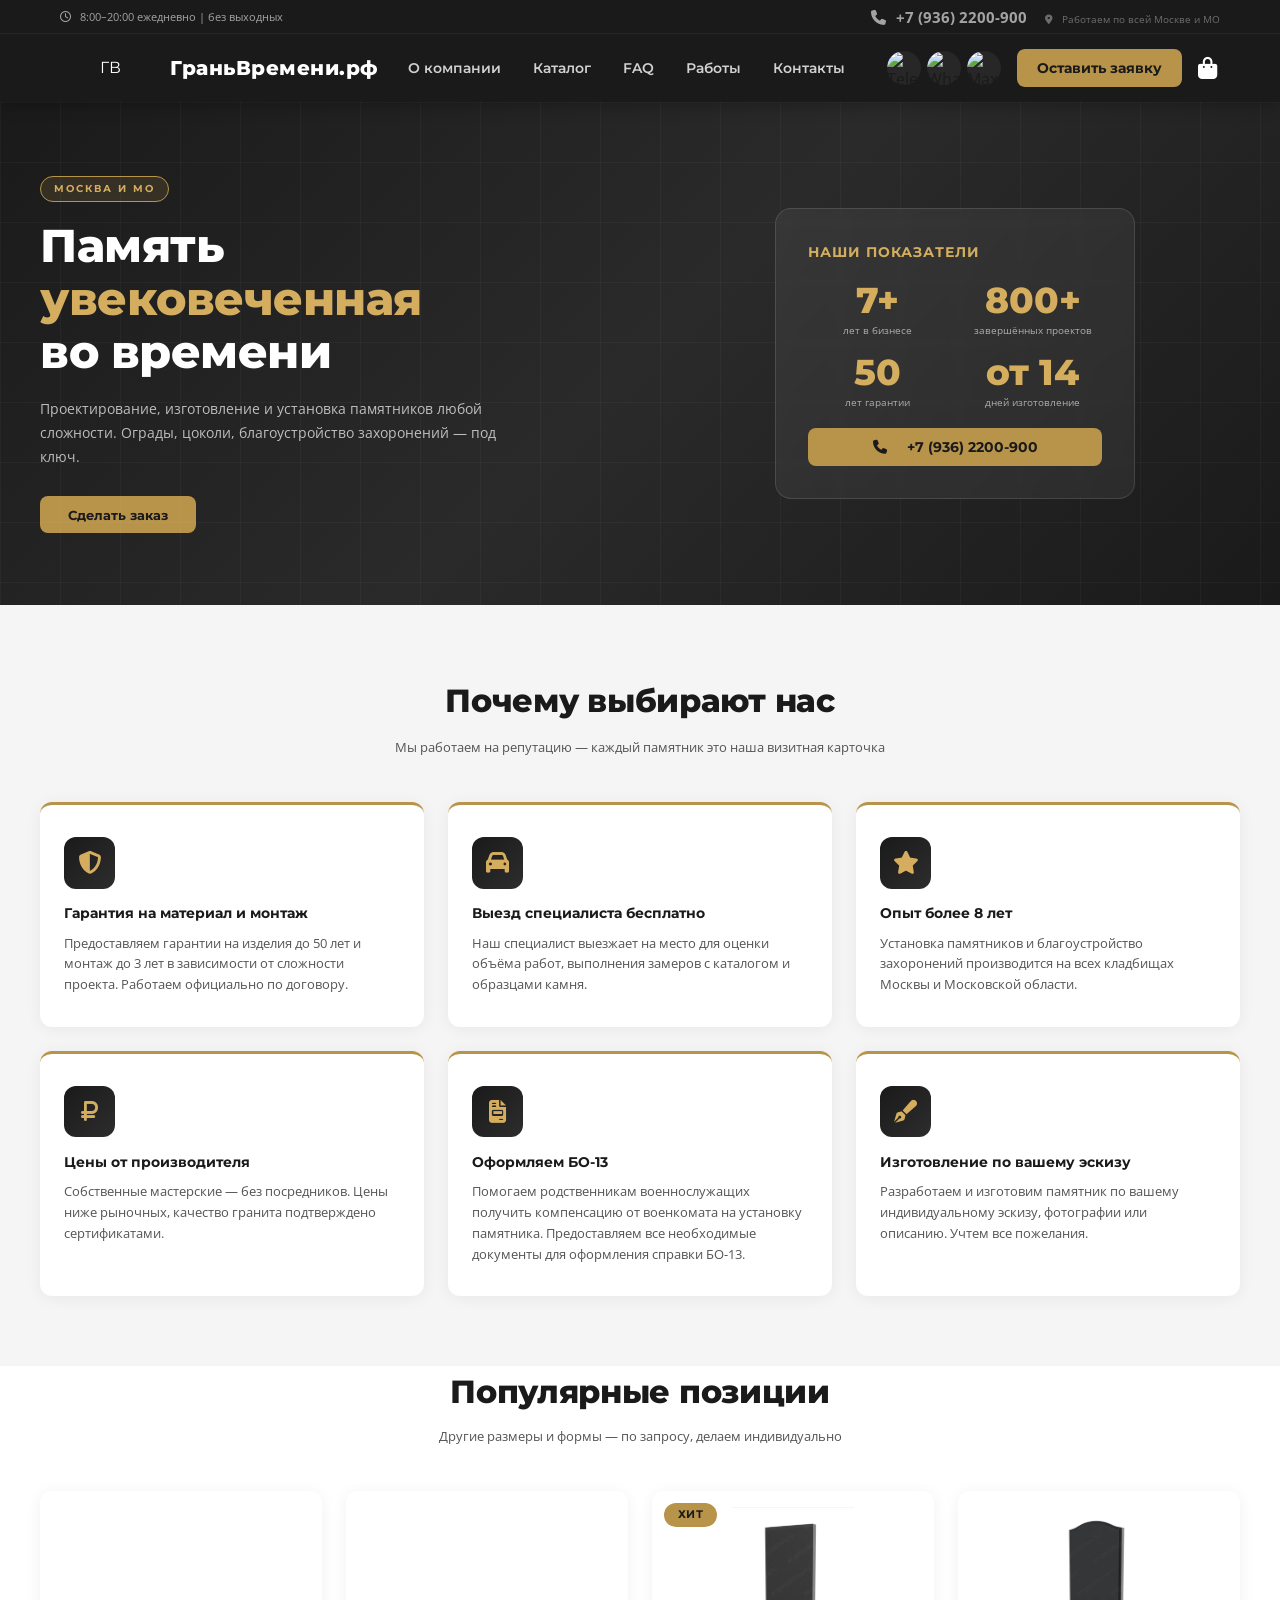
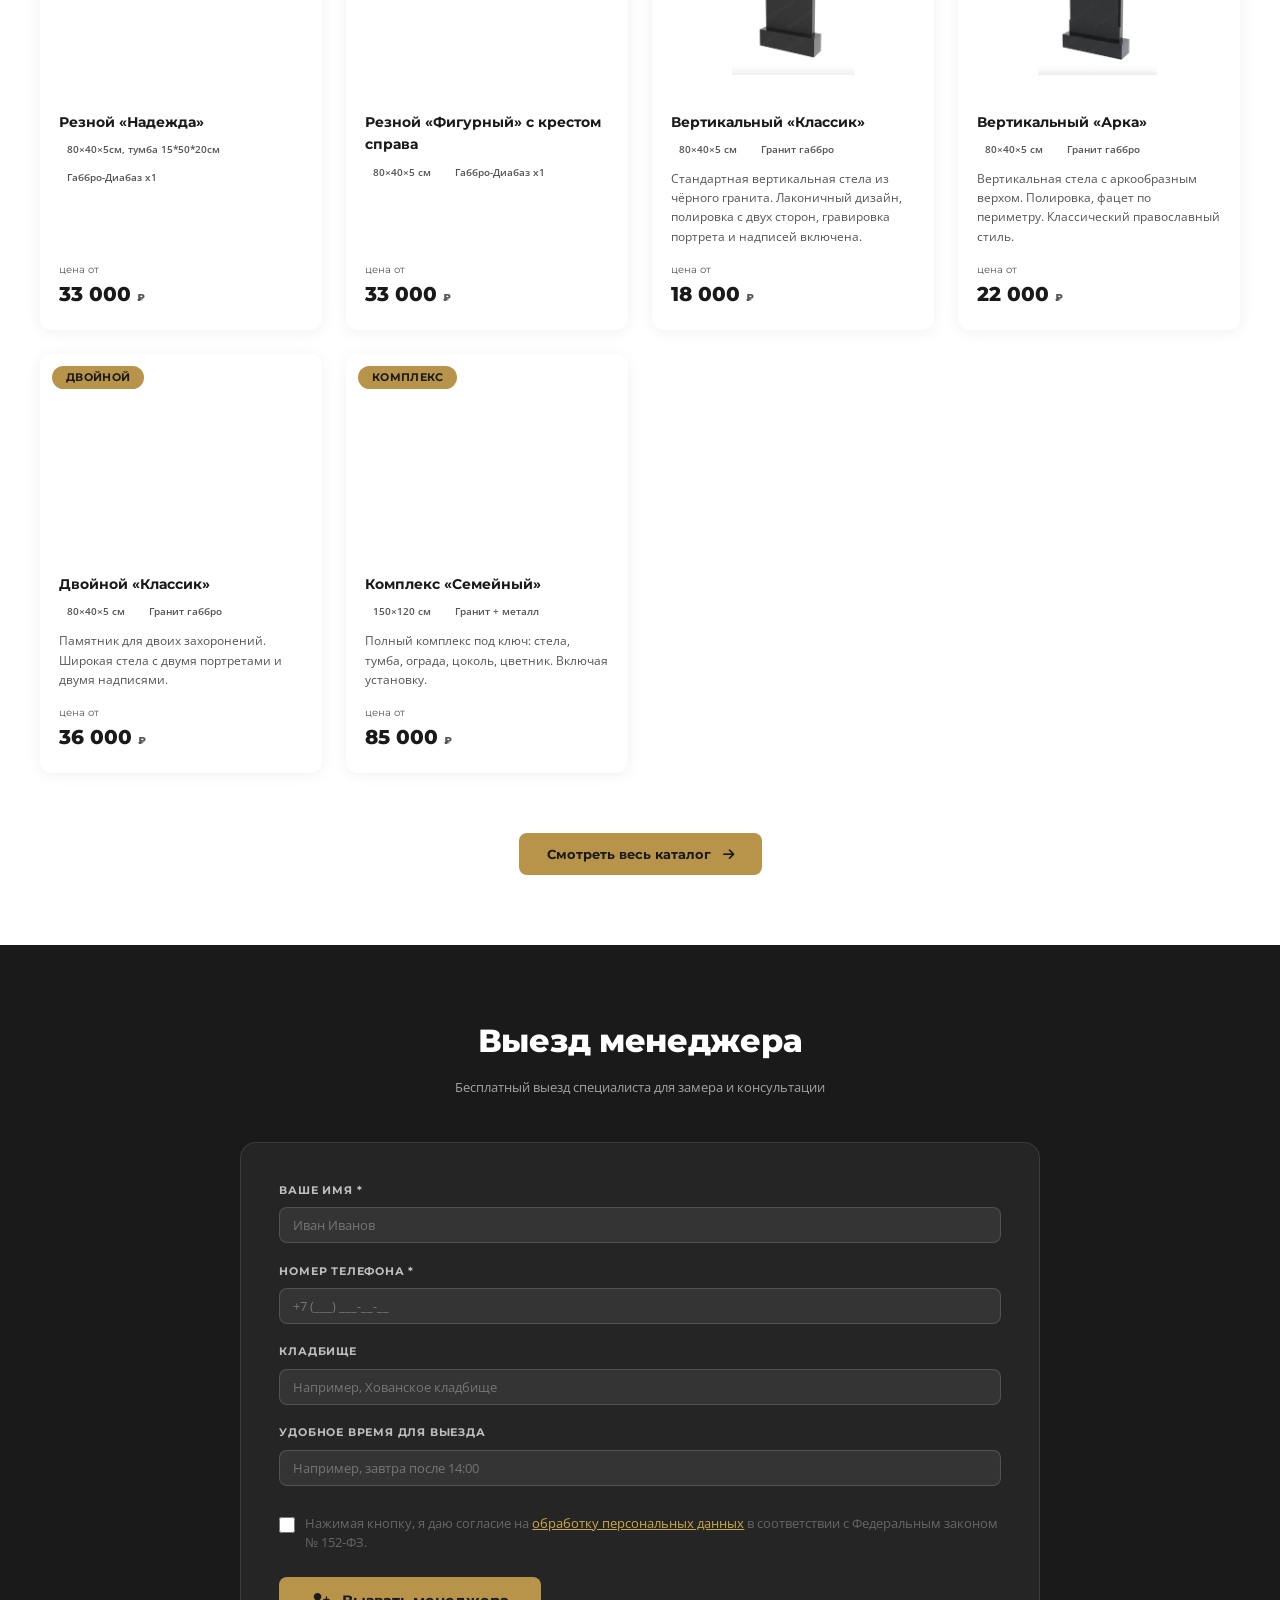
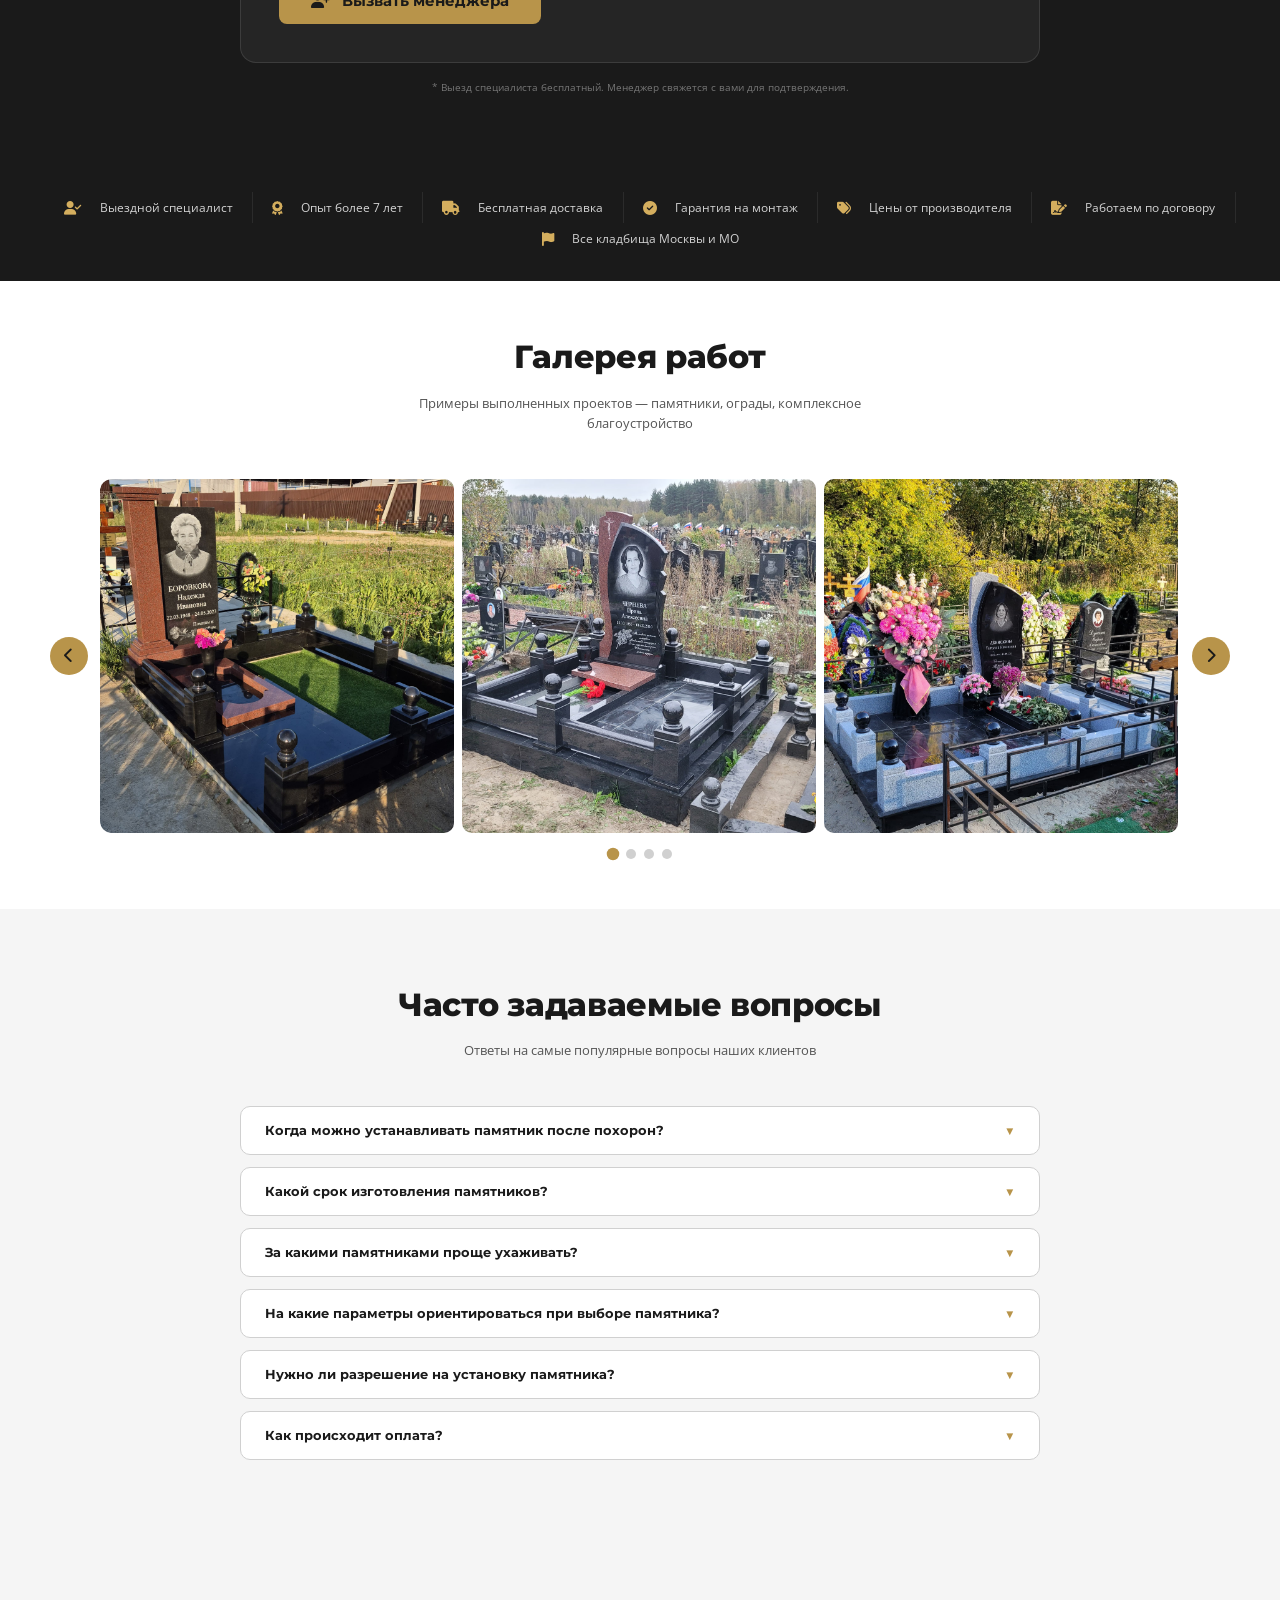
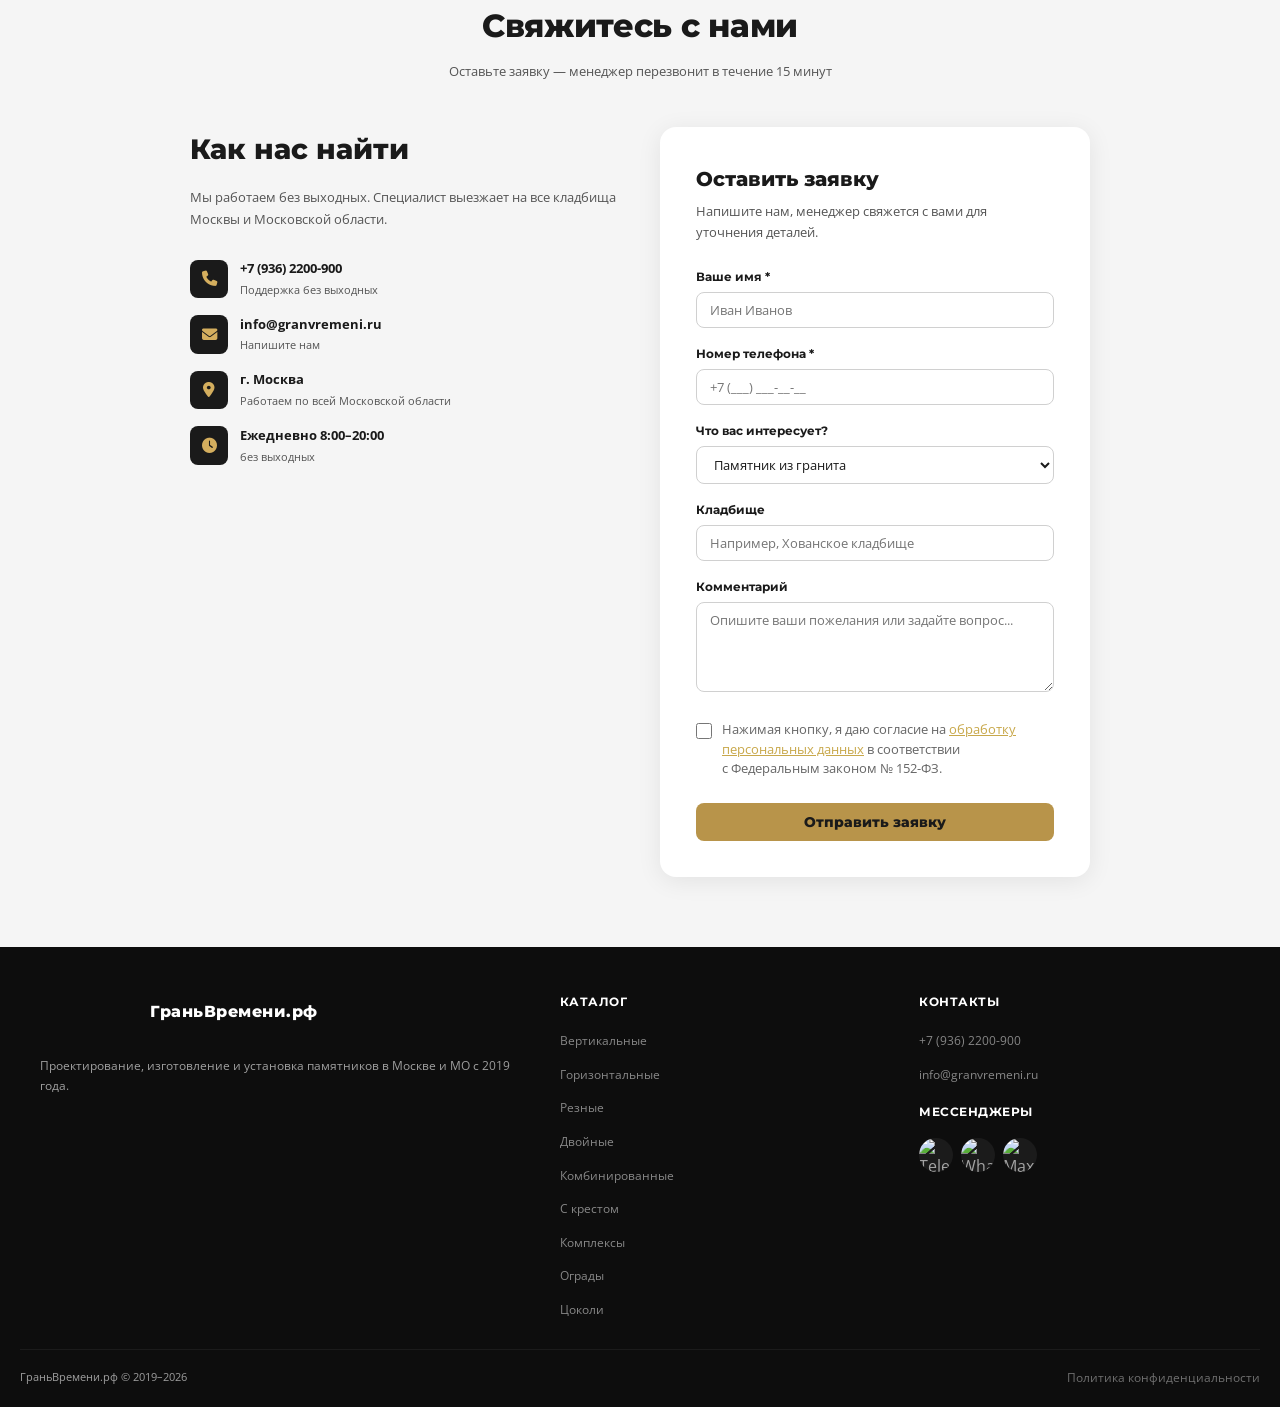
==== commit 7cbc2f19: "Бэкап сайта" ====
--- a/index.html
+++ b/index.html
@@ -3,13 +3,16 @@
 <head>
     <meta charset="UTF-8">
     <meta name="viewport" content="width=device-width, initial-scale=1.0">
-    <title>МосПамять.рф — Установка памятников, оград, благоустройство захоронений</title>
+    <title>ГраньВремени.рф — Установка памятников, оград, благоустройство захоронений</title>
     <meta name="description" content="Проектирование, изготовление и установка памятников любой сложности в Москве. Установка оград, цоколя, монтаж и демонтаж.">
     <link rel="preconnect" href="https://fonts.googleapis.com">
     <link rel="preconnect" href="https://fonts.gstatic.com" crossorigin>
+    <link rel="icon" type="image/x-icon" href="/logoico.ico">
     <link href="https://fonts.googleapis.com/css2?family=Montserrat:wght@400;500;600;700;800&family=Open+Sans:wght@400;600&display=swap" rel="stylesheet">
     <link rel="stylesheet" href="https://cdnjs.cloudflare.com/ajax/libs/font-awesome/6.5.0/css/all.min.css">
     <link rel="stylesheet" href="css/style.css">
+    <link rel="stylesheet" href="css/cart.css">
+    <link rel="stylesheet" href="css/blocks.css">
     <style>
         .catalog-link-wrap {
             text-align: center;
@@ -38,24 +41,9 @@
         .item-actions .btn-card i {
             font-size: 14px;
         }
-        .btn-telegram {
-            background: #0088cc;
-            color: #fff;
-        }
-        .btn-telegram:hover {
-            background: #006699;
-            color: #fff;
-        }
-        @media (max-width: 900px) {
-            .header-telegram {
-                display: none;
-            }
-        }
-
-        /* ===== СТИЛИ ДЛЯ ФОТО В ПОПУЛЯРНЫХ ===== */
         .item-img {
             height: 200px;
-            background: #f5f5f5;
+            background: white;
             display: flex;
             align-items: center;
             justify-content: center;
@@ -66,7 +54,6 @@
             width: 100%;
             height: 100%;
             object-fit: contain;
-            padding: 12px;
             transition: transform .3s ease;
         }
         .item-img .no-image {
@@ -87,22 +74,37 @@
             letter-spacing: 0.3px;
             z-index: 2;
         }
+
+        /* Кнопка корзины в хедере */
+        .header-cart-wrap {
+            display: flex;
+            align-items: center;
+            gap: 8px;
+        }
+        .header-cart-wrap .cart-toggle {
+            position: relative;
+        }
+        .header-cart-wrap .cart-dropdown {
+            position: absolute;
+            top: calc(100% + 8px);
+            right: 0;
+        }
+
+        @media (max-width: 768px) {
+            .header-cart-wrap .cart-dropdown {
+                right: -20px;
+                width: 300px;
+            }
+        }
     </style>
 </head>
 <body>
 
 <!-- TOP BAR -->
-<div class="topbar">
-    <div class="container">
-        <div class="topbar-contacts">
-            <a href="tel:+79362200900" class="phone"><i class="fas fa-phone" style="margin-right:6px;"></i> +7 (936) 2200-900</a>
-            <span><i class="far fa-clock" style="margin-right:6px;"></i> 8:00–20:00 ежедневно | без выходных</span>
-        </div>
-        <div class="topbar-right"><i class="fas fa-map-marker-alt" style="margin-right:6px;"></i> Работаем по всей Москве и МО</div>
-    </div>
-</div>
-
-<header id="site-header"></header>
+<div class="page-wrapper">
+<header id="site-header">
+    <!-- Хедер рендерится через header.js, но мы добавим корзину вручную -->
+</header>
 
 <!-- HERO -->
 <section class="hero">
@@ -113,7 +115,6 @@
             <p class="hero-desc">Проектирование, изготовление и установка памятников любой сложности. Ограды, цоколи, благоустройство захоронений — под ключ.</p>
             <div class="hero-buttons">
                 <button class="btn-primary" onclick="openModal()">Сделать заказ</button>
-                <a href="tel:+79362200900" class="btn-outline"><i class="fas fa-phone" style="margin-right:8px;"></i> Позвонить сейчас</a>
             </div>
         </div>
         <div class="hero-visual">
@@ -121,7 +122,7 @@
                 <h3>Наши показатели</h3>
                 <div class="hero-stats">
                     <div class="hero-stat">
-                        <div class="hero-stat-num">8+</div>
+                        <div class="hero-stat-num">7+</div>
                         <div class="hero-stat-label">лет в бизнесе</div>
                     </div>
                     <div class="hero-stat">
@@ -199,11 +200,16 @@
     </div>
 </section>
 
-<!-- CALLBACK (вместо калькулятора) -->
+<!-- КАТЕГОРИИ БЛОКАМИ -->
+<section class="category-blocks" id="categoryBlocks">
+    <!-- Рендерится через blocks.js -->
+</section>
+
+<!-- CALLBACK -->
 <section class="calculator" id="callback">
     <h2 class="section-title">Выезд менеджера</h2>
     <p class="section-sub">Бесплатный выезд специалиста для замера и консультации</p>
-    <div class="calc-box">
+    <div class="calc-box" id="callbackFormWrap">
         <div class="calc-grid">
             <div class="calc-field full">
                 <label class="calc-label">Ваше имя *</label>
@@ -214,20 +220,14 @@
                 <input type="tel" id="cbphone" class="calc-input" placeholder="+7 (___) ___-__-__">
             </div>
             <div class="calc-field full">
+                <label class="calc-label">Кладбище</label>
+                <input type="text" id="cbcemetery" class="calc-input" placeholder="Например, Хованское кладбище">
+            </div>
+            <div class="calc-field full">
                 <label class="calc-label">Удобное время для выезда</label>
                 <input type="text" id="cbtime" class="calc-input" placeholder="Например, завтра после 14:00">
             </div>
         </div>
-        <div class="opd-block">
-                <input type="checkbox" id="modalOpd">
-                <label for="modalOpd">
-                    Нажимая кнопку, я даю согласие на
-                    <a href="../privacy-policy.html" target="_blank" rel="noopener">обработку персональных данных</a>
-                    в соответствии с&nbsp;ФЗ&#8209;152.
-                </label>
-            </div>
-            <div class="opd-err" id="modalOpdErr"><i class="fas fa-exclamation-circle"></i> Необходимо согласие для отправки</div>
-        <div style="text-align:center">
             <button class="btn-primary" onclick="sendCallbackRequest()" style="font-size:15px;padding:14px 32px;">
                 <i class="fas fa-user-plus" style="margin-right:8px;"></i> Вызвать менеджера
             </button>
@@ -235,23 +235,12 @@
         <p class="calc-note">* Выезд специалиста бесплатный. Менеджер свяжется с вами для подтверждения.</p>
     </div>
 </section>
-
-<!-- CTA BANNER -->
-<div class="cta-banner">
-    <h2>Профессиональная консультация — бесплатно</h2>
-    <p>Получите экспертное мнение или расчёт от специалиста уже сегодня</p>
-    <div class="cta-row">
-        <button class="btn-primary" onclick="openModal()">Отправить заявку</button>
-        <span style="color:rgba(255,255,255,0.3)">или звоните:</span>
-        <a href="tel:+79362200900" class="cta-phone"><i class="fas fa-phone" style="margin-right:8px;"></i> +7 (936) 2200-900</a>
-    </div>
-</div>
 
 <!-- USP STRIP -->
 <div class="usp-strip">
     <div class="usp-inner">
         <div class="usp-item"><i class="fas fa-user-check" style="margin-right:8px;"></i> Выездной специалист</div>
-        <div class="usp-item"><i class="fas fa-award" style="margin-right:8px;"></i> Опыт более 8 лет</div>
+        <div class="usp-item"><i class="fas fa-award" style="margin-right:8px;"></i> Опыт более 7 лет</div>
         <div class="usp-item"><i class="fas fa-truck" style="margin-right:8px;"></i> Бесплатная доставка</div>
         <div class="usp-item"><i class="fas fa-check-circle" style="margin-right:8px;"></i> Гарантия на монтаж</div>
         <div class="usp-item"><i class="fas fa-tags" style="margin-right:8px;"></i> Цены от производителя</div>
@@ -260,7 +249,7 @@
     </div>
 </div>
 
-<!-- GALLERY - КАРУСЕЛЬ -->
+<!-- GALLERY -->
 <section class="gallery" id="gallery">
     <h2 class="section-title">Галерея работ</h2>
     <p class="section-sub">Примеры выполненных проектов — памятники, ограды, комплексное благоустройство</p>
@@ -413,7 +402,7 @@
                 <div class="cdet">
                     <div class="cdet-icon"><i class="fas fa-envelope"></i></div>
                     <div>
-                        <strong><a href="#" onclick="event.preventDefault(); openEmailModal();">info@mospamyat.ru</a></strong>
+                        <strong><a href="#" onclick="event.preventDefault(); openEmailModal();">info@granvremeni.ru</a></strong>
                         <span>Напишите нам</span>
                     </div>
                 </div>
@@ -457,18 +446,13 @@
                     </select>
                 </div>
                 <div class="form-group">
+                    <label>Кладбище</label>
+                    <input type="text" id="fcemetery" placeholder="Например, Хованское кладбище">
+                </div>
+                <div class="form-group">
                     <label>Комментарий</label>
                     <textarea id="fcomment" placeholder="Опишите ваши пожелания или задайте вопрос..."></textarea>
                 </div>
-                <div class="opd-block">
-                <input type="checkbox" id="modalOpd">
-                <label for="modalOpd">
-                    Нажимая кнопку, я даю согласие на
-                    <a href="../privacy-policy.html" target="_blank" rel="noopener">обработку персональных данных</a>
-                    в соответствии с&nbsp;ФЗ&#8209;152.
-                </label>
-            </div>
-            <div class="opd-err" id="modalOpdErr"><i class="fas fa-exclamation-circle"></i> Необходимо согласие для отправки</div>
                 <button class="btn-submit" onclick="submitForm('mainForm', 'mainSuccess')">Отправить заявку</button>
                 <div class="success-msg" id="mainSuccess">Спасибо! Ваша заявка принята. Мы перезвоним в ближайшее время.</div>
             </div>
@@ -513,6 +497,10 @@
                 <input type="tel" id="mphone" placeholder="+7 (___) ___-__-__">
             </div>
             <div class="form-group">
+                <label style="color:var(--dark);font-weight:700;font-size:13px;font-family:'Montserrat',sans-serif;">Кладбище</label>
+                <input type="text" id="mcemetery" placeholder="Например, Хованское кладбище">
+            </div>
+            <div class="form-group">
                 <label style="color:var(--dark);font-weight:700;font-size:13px;font-family:'Montserrat',sans-serif;">Что интересует?</label>
                 <select id="mtype">
                     <option>Памятник из гранита</option>
@@ -537,7 +525,7 @@
         <p style="margin-bottom:20px; color:var(--text-light);">Скопируйте адрес или откройте в Gmail</p>
         <div style="background:var(--gray-bg); border-radius:12px; padding:16px; margin-bottom:20px; word-break:break-all;">
             <span style="font-size:18px; font-weight:600; font-family:'Montserrat',sans-serif; color:var(--dark);">
-                info@granitpenza.ru
+                info@granvremeni.ru
             </span>
         </div>
         <div style="display:flex; gap:10px; flex-wrap:wrap; justify-content:center;">
@@ -552,260 +540,278 @@
     </div>
 </div>
 
+<!-- СКРИПТЫ -->
 <script src="js/main.js"></script>
-<script src="js/logo-patch.js"></script>
 <script src="js/validation.js"></script>
+<script src="js/header.js"></script>
+<script src="js/cart.js"></script>
+<script src="js/blocks.js"></script>
+<script src="js/catalog.js"></script>
+
 <script>
-
-    function getPhotoUrl(product) {
-        if (!product.photoURL) return null;
-        if (product.photoURL.startsWith('http') || product.photoURL.startsWith('/')) {
-            return product.photoURL;
-        }
-        var path = product.photoURL;
-        if (path.startsWith('img/products/')) {
-            path = path.replace('img/products/', 'img/products-img/');
-        }
-        return path;
+// Популярные товары
+function getPhotoUrl(product) {
+    if (!product.photoURL) return null;
+    if (product.photoURL.startsWith('http') || product.photoURL.startsWith('/')) {
+        return product.photoURL;
     }
-
-    document.addEventListener('DOMContentLoaded', function() {
-        // Ждём, пока загрузится products.json через main.js
-        var checkProducts = function() {
-            if (typeof PRODUCTS !== 'undefined' && PRODUCTS.length > 0) {
-                renderPopular(PRODUCTS);
-            } else {
-                setTimeout(checkProducts, 300);
+    let path = product.photoURL;
+    if (path.startsWith('img/products/')) {
+        path = path.replace('img/products/', 'img/products-img/');
+    }
+    return path;
+}
+
+function renderPopular(products) {
+    const grid = document.getElementById('popularGrid');
+    if (!grid) return;
+
+    const popular = products.filter(p => p.popular && !p.hidden).slice(0, 6);
+
+    if (popular.length === 0) {
+        grid.innerHTML = '<p style="grid-column:1/-1;text-align:center;color:var(--text-light);">Нет популярных товаров</p>';
+        return;
+    }
+
+    grid.innerHTML = popular.map(p => {
+        const photoUrl = getPhotoUrl(p);
+        let imgHtml = '';
+        if (photoUrl) {
+            imgHtml = '<img src="' + photoUrl + '" alt="' + escapeHtml(p.name) + '" loading="lazy" onerror="this.style.display=\'none\'; this.parentNode.querySelector(\'.no-image\').style.display=\'flex\'" />' +
+                '<div class="no-image" style="display:none;"><i class="fas fa-' + escapeHtml(p.imageIcon || 'mountain') + '"></i></div>';
+        } else {
+            const icon = p.imageIcon || 'mountain';
+            imgHtml = '<div class="no-image"><i class="fas fa-' + escapeHtml(icon) + '"></i></div>';
+        }
+
+        let sizeLabel = '';
+        let materialLabel = '';
+        try {
+            if (p.sizes && p.sizes.length > 0) {
+                sizeLabel = typeof p.sizes[0] === 'object' ? p.sizes[0].label : p.sizes[0];
             }
-        };
-        checkProducts();
-    });
-
-    function renderPopular(products) {
-        const grid = document.getElementById('popularGrid');
-        if (!grid) return;
-
-        const popular = products.filter(p => p.popular && !p.hidden).slice(0, 6);
-
-        if (popular.length === 0) {
-            grid.innerHTML = '<p style="grid-column:1/-1;text-align:center;color:var(--text-light);">Нет популярных товаров</p>';
-            return;
-        }
-
-        grid.innerHTML = popular.map(p => {
-            // Фото
-            var photoUrl = getPhotoUrl(p);
-            var imgHtml = '';
-            if (photoUrl) {
-                imgHtml = '<img src="' + photoUrl + '" alt="' + escapeHtml(p.name) + '" loading="lazy" onerror="this.style.display=\'none\'; this.parentNode.querySelector(\'.no-image\').style.display=\'flex\'" />' +
-                    '<div class="no-image" style="display:none;"><i class="fas fa-' + escapeHtml(p.imageIcon || 'mountain') + '"></i></div>';
-            } else {
-                var icon = p.imageIcon || 'mountain';
-                imgHtml = '<div class="no-image"><i class="fas fa-' + escapeHtml(icon) + '"></i></div>';
+            if (p.materials && p.materials.length > 0) {
+                materialLabel = typeof p.materials[0] === 'object' ? p.materials[0].label : p.materials[0];
             }
-
-            // Размер и материал
-            var sizeLabel = '';
-            var materialLabel = '';
-            try {
-                if (p.sizes && p.sizes.length > 0) {
-                    sizeLabel = typeof p.sizes[0] === 'object' ? p.sizes[0].label : p.sizes[0];
-                }
-                if (p.materials && p.materials.length > 0) {
-                    materialLabel = typeof p.materials[0] === 'object' ? p.materials[0].label : p.materials[0];
-                }
-            } catch(e) {}
-
-            var badgeHtml = p.badge ? '<span class="item-badge">' + escapeHtml(p.badge) + '</span>' : '';
-
-            return `
-                <div class="item-card" data-cat="${p.category}">
-                    <div class="item-img">
-                        ${imgHtml}
-                        ${badgeHtml}
-                    </div>
-                    <div class="item-body">
-                        <h3>${escapeHtml(p.name)}</h3>
-                        <div class="item-dims">
-                            ${sizeLabel ? '<span class="dim-tag">' + escapeHtml(sizeLabel) + '</span>' : ''}
-                            ${materialLabel ? '<span class="dim-tag">' + escapeHtml(materialLabel) + '</span>' : ''}
+        } catch (e) {
+            // Игнорируем ошибку
+        }
+
+        const badgeHtml = p.badge ? '<span class="item-badge">' + escapeHtml(p.badge) + '</span>' : '';
+
+        return `
+            <div class="item-card" data-cat="${p.category}" onclick="window.location.href='product/?id=${p.id}'" style="cursor:pointer;">
+                <div class="item-img">
+                    ${imgHtml}
+                    ${badgeHtml}
+                </div>
+                <div class="item-body">
+                    <h3>${escapeHtml(p.name)}</h3>
+                    <div class="item-dims">
+                        ${sizeLabel ? '<span class="dim-tag">' + escapeHtml(sizeLabel) + '</span>' : ''}
+                        ${materialLabel ? '<span class="dim-tag">' + escapeHtml(materialLabel) + '</span>' : ''}
+                    </div>
+                    <p class="item-desc">${escapeHtml(p.description)}</p>
+                    <div class="item-footer" style="flex-direction:column;gap:8px;align-items:stretch;">
+                        <div class="item-price">
+                            <div class="item-price-from">цена от</div>
+                            <div class="item-price-val">${p.price.toLocaleString('ru-RU')} <span class="item-price-unit">₽</span></div>
                         </div>
-                        <p class="item-desc">${escapeHtml(p.description)}</p>
-                        <div class="item-footer" style="flex-direction:column;gap:8px;align-items:stretch;">
-                            <div class="item-price">
-                                <div class="item-price-from">цена от</div>
-                                <div class="item-price-val">${p.price.toLocaleString('ru-RU')} <span class="item-price-unit">₽</span></div>
-                            </div>
-                        </div>
-                    </div>
-                </div>
-            `;
-        }).join('');
-
-        // Добавляем обработчик клика на карточку для перехода в карточку товара
-        grid.querySelectorAll('.item-card').forEach(function(card, index) {
-            card.style.cursor = 'pointer';
-            card.addEventListener('click', function() {
-                var product = popular[index];
-                if (product) {
-                    window.location.href = 'product/?id=' + product.id;
-                }
-            });
+                    </div>
+                </div>
+            </div>
+        `;
+    }).join('');
+}
+
+function escapeHtml(unsafe) {
+    if (!unsafe) return '';
+    return String(unsafe)
+        .replace(/&/g, '&amp;')
+        .replace(/</g, '&lt;')
+        .replace(/>/g, '&gt;')
+        .replace(/"/g, '&quot;')
+        .replace(/'/g, '&#039;');
+}
+
+// Инициализация популярных товаров
+document.addEventListener('DOMContentLoaded', function() {
+    if (typeof loadProducts === 'function') {
+        loadProducts(function(products) {
+            renderPopular(products);
         });
     }
-
-    // ── Вспомогательная функция escapeHtml ──
-    function escapeHtml(unsafe) {
-        if (!unsafe) return '';
-        return String(unsafe)
-            .replace(/&/g, '&amp;')
-            .replace(/</g, '&lt;')
-            .replace(/>/g, '&gt;')
-            .replace(/"/g, '&quot;')
-            .replace(/'/g, '&#039;');
+});
+
+// Функции для галереи (из main.js)
+let currentSlide = 0;
+const track = document.getElementById('galleryTrack');
+const dotsContainer = document.getElementById('galleryDots');
+let itemsPerView = 3;
+let totalItems = 0;
+let lightboxImages = [];
+let currentLightboxIndex = 0;
+const MAX_DOTS = 5;
+
+function initGallery() {
+    if (!track) return;
+    const items = track.querySelectorAll('.gallery-item');
+    totalItems = items.length;
+
+    lightboxImages = [];
+    items.forEach(item => {
+        const img = item.querySelector('img');
+        if (img) lightboxImages.push(img.src);
+    });
+
+    items.forEach((item, index) => {
+        item.style.cursor = 'pointer';
+        item.addEventListener('click', function(e) {
+            if (e.target.closest('.gallery-item')) openLightbox(index);
+        });
+    });
+
+    updateItemsPerView();
+    renderDots();
+    updateSlide();
+}
+
+function updateItemsPerView() {
+    if (window.innerWidth <= 480) itemsPerView = 1;
+    else if (window.innerWidth <= 768) itemsPerView = 2;
+    else itemsPerView = 3;
+}
+
+function renderDots() {
+    const dotsCount = Math.ceil(totalItems / itemsPerView);
+    dotsContainer.innerHTML = '';
+
+    if (dotsCount <= MAX_DOTS) {
+        for (let i = 0; i < dotsCount; i++) {
+            const dot = document.createElement('button');
+            dot.className = 'gallery-dot' + (i === currentSlide ? ' active' : '');
+            dot.dataset.index = i;
+            dot.onclick = function() { goToSlide(parseInt(this.dataset.index)); };
+            dotsContainer.appendChild(dot);
+        }
+        return;
     }
-</script>
-<script src="js/header.js"></script>
-<script>
-    // ===== ГАЛЕРЕЯ-КАРУСЕЛЬ С ЛАЙТБОКСОМ =====
-    let currentSlide = 0;
-    const track = document.getElementById('galleryTrack');
-    const dotsContainer = document.getElementById('galleryDots');
-    let itemsPerView = 3;
-    let totalItems = 0;
-    let lightboxImages = [];
-    let currentLightboxIndex = 0;
-
-    function initGallery() {
-        if (!track) return;
-        const items = track.querySelectorAll('.gallery-item');
-        totalItems = items.length;
-
-        lightboxImages = [];
-        items.forEach(item => {
-            const img = item.querySelector('img');
-            if (img) {
-                lightboxImages.push(img.src);
-            }
-        });
-
-        items.forEach((item, index) => {
-            item.style.cursor = 'pointer';
-            item.addEventListener('click', function(e) {
-                if (e.target.closest('.gallery-item')) {
-                    openLightbox(index);
-                }
-            });
-        });
-
+
+    let start = currentSlide - 2;
+    if (start < 0) start = 0;
+    if (start + MAX_DOTS > dotsCount) start = dotsCount - MAX_DOTS;
+
+    for (let i = 0; i < MAX_DOTS; i++) {
+        const dotIndex = start + i;
+        const dot = document.createElement('button');
+        dot.className = 'gallery-dot' + (dotIndex === currentSlide ? ' active' : '');
+        dot.dataset.index = dotIndex;
+        dot.onclick = function() { goToSlide(parseInt(this.dataset.index)); };
+        dotsContainer.appendChild(dot);
+    }
+}
+
+function updateSlide() {
+    if (!track) return;
+    const maxSlide = Math.ceil(totalItems / itemsPerView) - 1;
+    if (currentSlide > maxSlide) currentSlide = maxSlide;
+    if (currentSlide < 0) currentSlide = 0;
+
+    const slideWidth = 100 / itemsPerView;
+    const gap = 8;
+    const trackWidth = track.parentElement.offsetWidth;
+    const offset = -currentSlide * (itemsPerView * (slideWidth + (gap / trackWidth * 100)));
+    track.style.transform = 'translateX(' + offset + '%)';
+
+    renderDots();
+}
+
+function slideGallery(direction) {
+    const maxSlide = Math.ceil(totalItems / itemsPerView) - 1;
+    if (direction === 'left') {
+        currentSlide = currentSlide > 0 ? currentSlide - 1 : maxSlide;
+    } else {
+        currentSlide = currentSlide < maxSlide ? currentSlide + 1 : 0;
+    }
+    updateSlide();
+}
+
+function goToSlide(index) {
+    currentSlide = index;
+    updateSlide();
+}
+
+function openLightbox(index) {
+    currentLightboxIndex = index;
+    const img = document.getElementById('lightboxImg');
+    img.src = lightboxImages[index];
+    document.getElementById('lightbox').classList.add('open');
+    document.body.style.overflow = 'hidden';
+    updateCounter();
+}
+
+function closeLightbox() {
+    document.getElementById('lightbox').classList.remove('open');
+    document.body.style.overflow = '';
+}
+
+function prevLightbox() {
+    currentLightboxIndex = (currentLightboxIndex - 1 + lightboxImages.length) % lightboxImages.length;
+    document.getElementById('lightboxImg').src = lightboxImages[currentLightboxIndex];
+    updateCounter();
+}
+
+function nextLightbox() {
+    currentLightboxIndex = (currentLightboxIndex + 1) % lightboxImages.length;
+    document.getElementById('lightboxImg').src = lightboxImages[currentLightboxIndex];
+    updateCounter();
+}
+
+function updateCounter() {
+    document.getElementById('lightboxCounter').textContent = (currentLightboxIndex + 1) + ' / ' + lightboxImages.length;
+}
+
+document.addEventListener('keydown', function(e) {
+    if (e.key === 'Escape') closeLightbox();
+    if (e.key === 'ArrowLeft' && document.getElementById('lightbox').classList.contains('open')) prevLightbox();
+    if (e.key === 'ArrowRight' && document.getElementById('lightbox').classList.contains('open')) nextLightbox();
+});
+
+let resizeTimeout;
+window.addEventListener('resize', function() {
+    clearTimeout(resizeTimeout);
+    resizeTimeout = setTimeout(function() {
         updateItemsPerView();
         renderDots();
         updateSlide();
-    }
-
-    function updateItemsPerView() {
-        if (window.innerWidth <= 480) itemsPerView = 1;
-        else if (window.innerWidth <= 768) itemsPerView = 2;
-        else itemsPerView = 3;
-    }
-
-    function renderDots() {
-        const dotsCount = Math.ceil(totalItems / itemsPerView);
-        dotsContainer.innerHTML = '';
-        for (let i = 0; i < dotsCount; i++) {
-            const dot = document.createElement('button');
-            dot.className = 'gallery-dot' + (i === 0 ? ' active' : '');
-            dot.dataset.index = i;
-            dot.onclick = function() { goToSlide(parseInt(this.dataset.index)); };
-            dotsContainer.appendChild(dot);
-        }
-    }
-
-    function updateSlide() {
-        if (!track) return;
-        const maxSlide = Math.ceil(totalItems / itemsPerView) - 1;
-        if (currentSlide > maxSlide) currentSlide = maxSlide;
-        if (currentSlide < 0) currentSlide = 0;
-
-        const slideWidth = 100 / itemsPerView;
-        const gap = 8;
-        const trackWidth = track.parentElement.offsetWidth;
-        const offset = -currentSlide * (itemsPerView * (slideWidth + (gap / trackWidth * 100)));
-        track.style.transform = 'translateX(' + offset + '%)';
-
-        const dots = dotsContainer.querySelectorAll('.gallery-dot');
-        dots.forEach((dot, i) => {
-            dot.classList.toggle('active', i === currentSlide);
-        });
-    }
-
-    function slideGallery(direction) {
-        const maxSlide = Math.ceil(totalItems / itemsPerView) - 1;
-        if (direction === 'left') {
-            currentSlide = currentSlide > 0 ? currentSlide - 1 : maxSlide;
-        } else {
-            currentSlide = currentSlide < maxSlide ? currentSlide + 1 : 0;
-        }
-        updateSlide();
-    }
-
-    function goToSlide(index) {
-        currentSlide = index;
-        updateSlide();
-    }
-
-    // ===== ЛАЙТБОКС =====
-    function openLightbox(index) {
-        currentLightboxIndex = index;
-        const img = document.getElementById('lightboxImg');
-        img.src = lightboxImages[index];
-        document.getElementById('lightbox').classList.add('open');
-        document.body.style.overflow = 'hidden';
-        updateCounter();
-    }
-
-    function closeLightbox() {
-        document.getElementById('lightbox').classList.remove('open');
-        document.body.style.overflow = '';
-    }
-
-    function prevLightbox() {
-        currentLightboxIndex = (currentLightboxIndex - 1 + lightboxImages.length) % lightboxImages.length;
-        document.getElementById('lightboxImg').src = lightboxImages[currentLightboxIndex];
-        updateCounter();
-    }
-
-    function nextLightbox() {
-        currentLightboxIndex = (currentLightboxIndex + 1) % lightboxImages.length;
-        document.getElementById('lightboxImg').src = lightboxImages[currentLightboxIndex];
-        updateCounter();
-    }
-
-    function updateCounter() {
-        document.getElementById('lightboxCounter').textContent = (currentLightboxIndex + 1) + ' / ' + lightboxImages.length;
-    }
-
-    // Закрытие по ESC
-    document.addEventListener('keydown', function(e) {
-        if (e.key === 'Escape') closeLightbox();
-        if (e.key === 'ArrowLeft' && document.getElementById('lightbox').classList.contains('open')) prevLightbox();
-        if (e.key === 'ArrowRight' && document.getElementById('lightbox').classList.contains('open')) nextLightbox();
-    });
-
-    let resizeTimeout;
-    window.addEventListener('resize', function() {
-        clearTimeout(resizeTimeout);
-        resizeTimeout = setTimeout(function() {
-            updateItemsPerView();
-            const maxSlide = Math.ceil(totalItems / itemsPerView) - 1;
-            if (currentSlide > maxSlide) currentSlide = maxSlide;
-            if (currentSlide < 0) currentSlide = 0;
-            renderDots();
-            updateSlide();
-        }, 200);
-    });
-
-    document.addEventListener('DOMContentLoaded', initGallery);
+    }, 200);
+});
+
+document.addEventListener('DOMContentLoaded', initGallery);
+
+// Свайп для галереи
+(function() {
+    const wrapper = document.querySelector('.gallery-track-wrapper');
+    if (!wrapper) return;
+    let startX = 0;
+    let startY = 0;
+    let isDragging = false;
+
+    wrapper.addEventListener('touchstart', function(e) {
+        startX = e.touches[0].clientX;
+        startY = e.touches[0].clientY;
+        isDragging = true;
+    }, { passive: true });
+
+    wrapper.addEventListener('touchend', function(e) {
+        if (!isDragging) return;
+        isDragging = false;
+        const dx = e.changedTouches[0].clientX - startX;
+        const dy = e.changedTouches[0].clientY - startY;
+        if (Math.abs(dx) < 40 || Math.abs(dy) > Math.abs(dx)) return;
+        slideGallery(dx < 0 ? 'right' : 'left');
+    }, { passive: true });
+})();
 </script>
 </body>
-</html>+</html>
--- a/css/style.css
+++ b/css/style.css
@@ -44,6 +44,16 @@
     gap: clamp(8px, 2vw, 16px);
     flex-wrap: wrap;
 }
+.topbar-right .phone {
+    opacity: 1;
+    padding-right: 15px;
+    font-weight: 700;
+    font-size: 15px;
+    color: #fff;
+}
+.topbar-right .phone:hover {
+    color: var(--gold-light);
+}
 .topbar-contacts { display: flex; gap: clamp(12px, 2vw, 24px); align-items: center; flex-wrap: wrap; }
 .topbar-contacts a { color: rgba(255,255,255,0.8); transition: color .2s; }
 .topbar-contacts a:hover { color: var(--gold-light); }
@@ -496,7 +506,6 @@
     border-radius: 12px;
     overflow: hidden;
     box-shadow: 0 2px 16px rgba(0,0,0,0.06);
-    border: 1px solid var(--border);
     transition: transform .2s, box-shadow .2s;
     display: flex;
     flex-direction: column;
@@ -515,11 +524,13 @@
 }
 .item-img img {
     width: 100%;
-    height: 100%;
-    object-fit: cover;
+    height: 350px;
+    object-fit: contain; 
     display: block;
-}
-.item-img i { font-size: clamp(40px, 5vw, 64px); color: rgba(255,255,255,0.1); }
+    padding: 16px; 
+    background: #fff; 
+}
+.item-img i { font-size: clamp(40px, 5vw, 64px); color: rgb(255, 255, 255); }
 .item-badge {
     position: absolute;
     top: 12px;
@@ -544,7 +555,7 @@
     flex-wrap: wrap;
 }
 .dim-tag {
-    background: var(--gray-bg);
+    background: var(--white);
     border-radius: 4px;
     padding: 2px 8px;
     font-size: clamp(10px, 0.7vw, 12px);
@@ -949,6 +960,10 @@
     border-width: 2px !important;
 }
 
+.gallery {
+    padding-top: 50px;
+    padding-bottom: 50px;
+}
 
 .gallery-carousel {
     position: relative;
@@ -1032,9 +1047,10 @@
     gap: 8px;
     margin-top: 16px;
 }
+
 .gallery-dot {
-    width: clamp(8px, 0.8vw, 10px);
-    height: clamp(8px, 0.8vw, 10px);
+    width: 10px;
+    height: 10px;
     border-radius: 50%;
     background: var(--border);
     border: none;
@@ -1042,8 +1058,15 @@
     transition: background .2s, transform .2s;
     padding: 0;
 }
-.gallery-dot.active { background: var(--gold); transform: scale(1.25); }
-.gallery-dot:hover { background: var(--gold-light); }
+
+.gallery-dot.active {
+    background: var(--gold);
+    transform: scale(1.25);
+}
+
+.gallery-dot:hover {
+    background: var(--gold-light);
+}
 
 @media (max-width: 768px) {
     .gallery-item {
@@ -1170,33 +1193,6 @@
 }
 .mobile-nav a:hover { background: rgba(255,255,255,0.06); }
 
-.floating-phone {
-    position: fixed;
-    bottom: clamp(16px, 3vh, 24px);
-    right: clamp(16px, 3vw, 24px);
-    z-index: 500;
-    background: var(--gold);
-    color: var(--dark);
-    width: clamp(48px, 5vw, 56px);
-    height: clamp(48px, 5vw, 56px);
-    border-radius: 50%;
-    display: flex;
-    align-items: center;
-    justify-content: center;
-    font-size: clamp(20px, 2vw, 24px);
-    box-shadow: 0 4px 20px rgba(184,148,74,0.4);
-    animation: pulse 2s infinite;
-    cursor: pointer;
-    border: none;
-    transition: transform .2s;
-}
-.floating-phone:hover { transform: scale(1.05); }
-@keyframes pulse {
-    0% { box-shadow: 0 0 0 0 rgba(184,148,74,0.5); }
-    70% { box-shadow: 0 0 0 14px rgba(184,148,74,0); }
-    100% { box-shadow: 0 0 0 0 rgba(184,148,74,0); }
-}
-
 
 :focus-visible { outline: 2px solid var(--gold); outline-offset: 2px; }
 :focus:not(:focus-visible) { outline: none; }
@@ -1236,8 +1232,6 @@
         padding: 4px 8px;
     }
 }
-
-
 
 
 @media (max-width: 1200px) {
@@ -1252,22 +1246,17 @@
     .topbar-right { display: none; }
     .topbar-contacts { justify-content: center; }
 
-    /* Герой */
     .hero-inner { grid-template-columns: 1fr; gap: 24px; }
     .hero-visual { order: -1; }
     .hero-card { max-width: 100%; }
     .hero-desc { max-width: 100%; }
 
-    /* Преимущества */
     .adv-grid { grid-template-columns: repeat(2, 1fr); }
 
-    /* Каталог на главной */
     .items-grid { grid-template-columns: repeat(2, 1fr); }
 
-    /* Контакты */
     .contact-inner { grid-template-columns: 1fr; gap: 28px; }
 
-    /* Подвал */
     .footer-inner { grid-template-columns: 1fr 1fr; }
     .footer-brand { grid-column: 1 / -1; }
 }
@@ -1338,9 +1327,6 @@
     .modal-overlay { padding: 10px; }
     .modal { padding: 18px 14px; max-width: 100%; }
 
-    /* Кнопка звонка */
-    .floating-phone { width: 48px; height: 48px; font-size: 20px; bottom: 14px; right: 14px; }
-
     /* Пагинация */
     .pagination button { padding: 6px 12px; font-size: 13px; }
 }
@@ -1371,4 +1357,62 @@
 
     .gallery-item { flex: 0 0 calc(100% - 4px); }
     .gallery-arrow { width: 28px; height: 28px; font-size: 12px; }
+}
+
+html, body {
+    height: 100%;
+    margin: 0;
+    padding: 0;
+}
+
+body {
+    display: flex;
+    flex-direction: column;
+    min-height: 100vh;
+    min-height: -webkit-fill-available;
+}
+
+
+.page-wrapper,
+body > main,
+body > section:not(#site-footer),
+body > div:not(#site-footer):not(.mobile-bottom-nav) {
+    flex: 1 0 auto;
+    -webkit-flex: 1 0 auto;
+}
+
+
+#site-footer {
+    flex-shrink: 0;
+    margin-top: auto;
+    width: 100%;
+    padding-bottom: 20px; /* базовый отступ */
+}
+
+
+.mobile-bottom-nav {
+    position: fixed;
+    bottom: 0;
+    left: 0;
+    right: 0;
+    z-index: 999;
+}
+
+
+@media (max-width: 768px) {
+    body {
+        padding-bottom: 70px; /* отступ для всей страницы */
+    }
+    #site-footer {
+        padding-bottom: 80px; /* дополнительный отступ для футера */
+    }
+}
+
+@media (max-width: 480px) {
+    body {
+        padding-bottom: 60px;
+    }
+    #site-footer {
+        padding-bottom: 70px;
+    }
 }
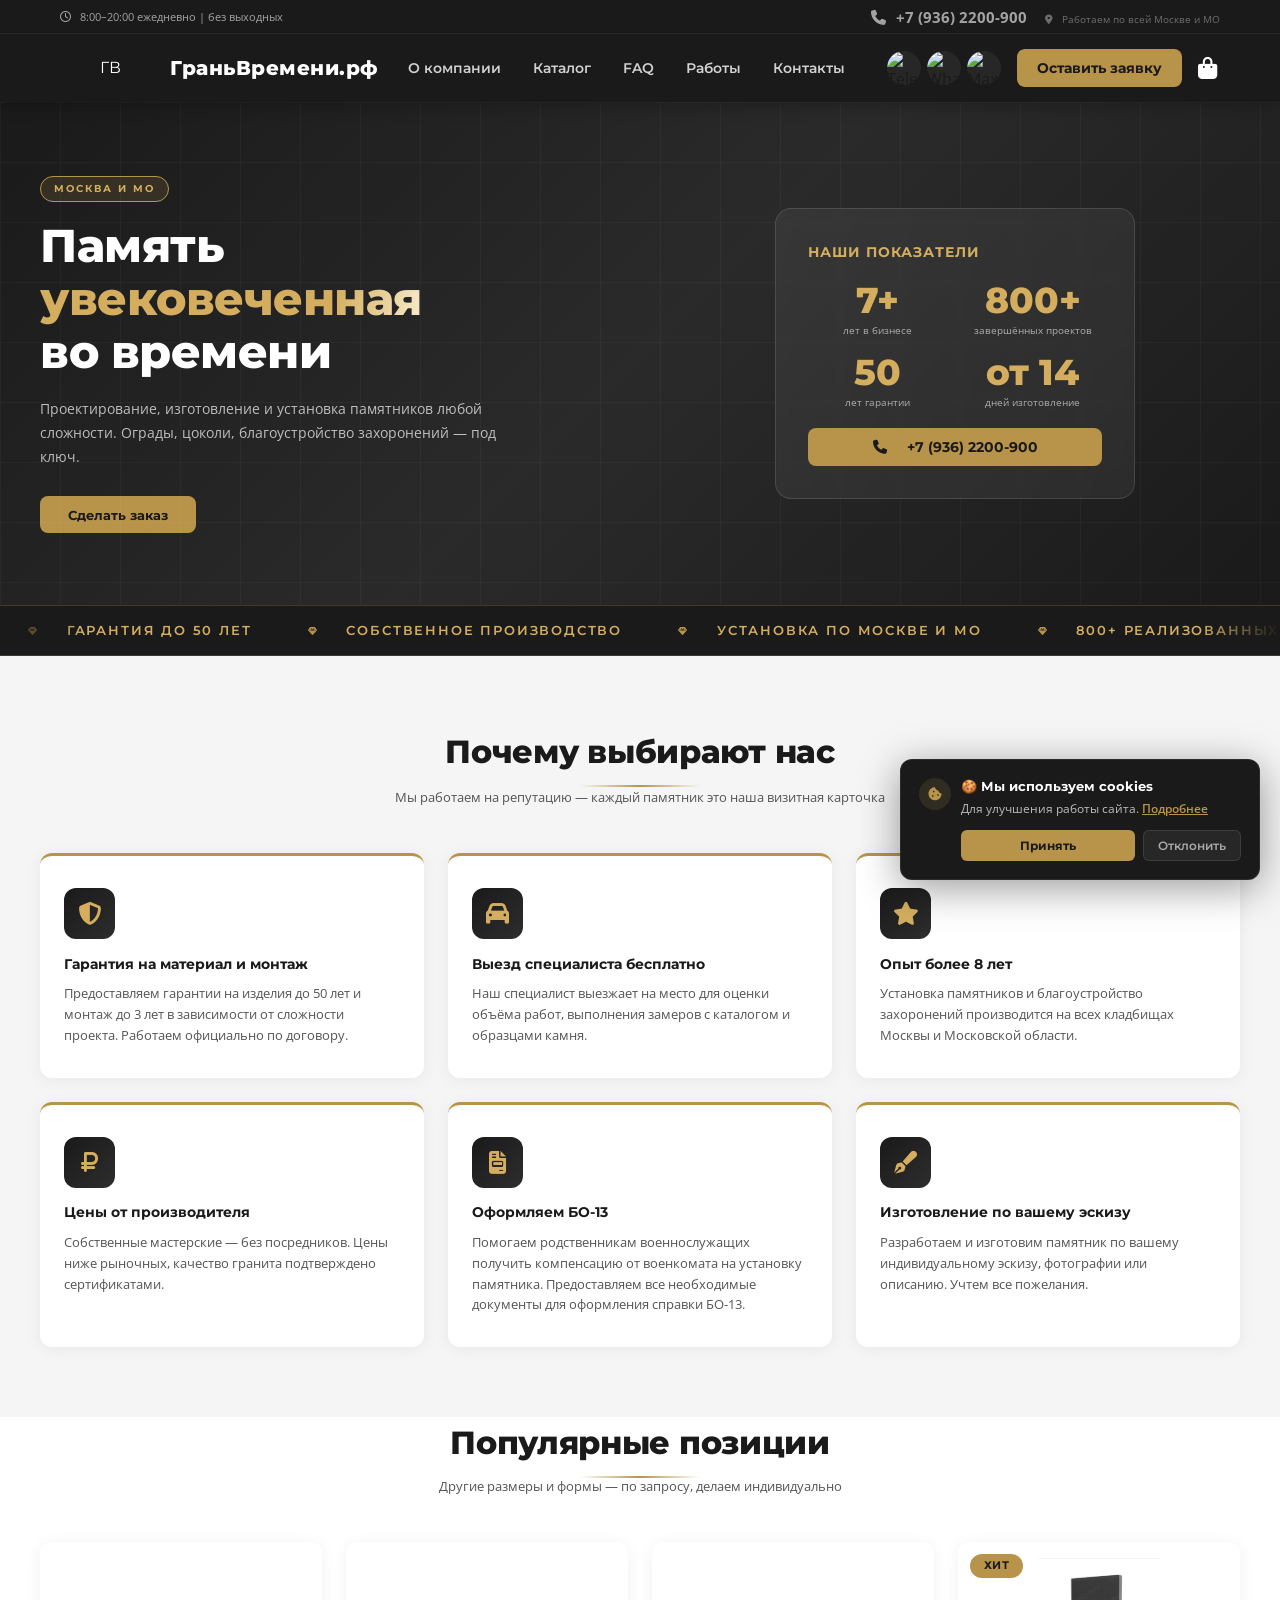
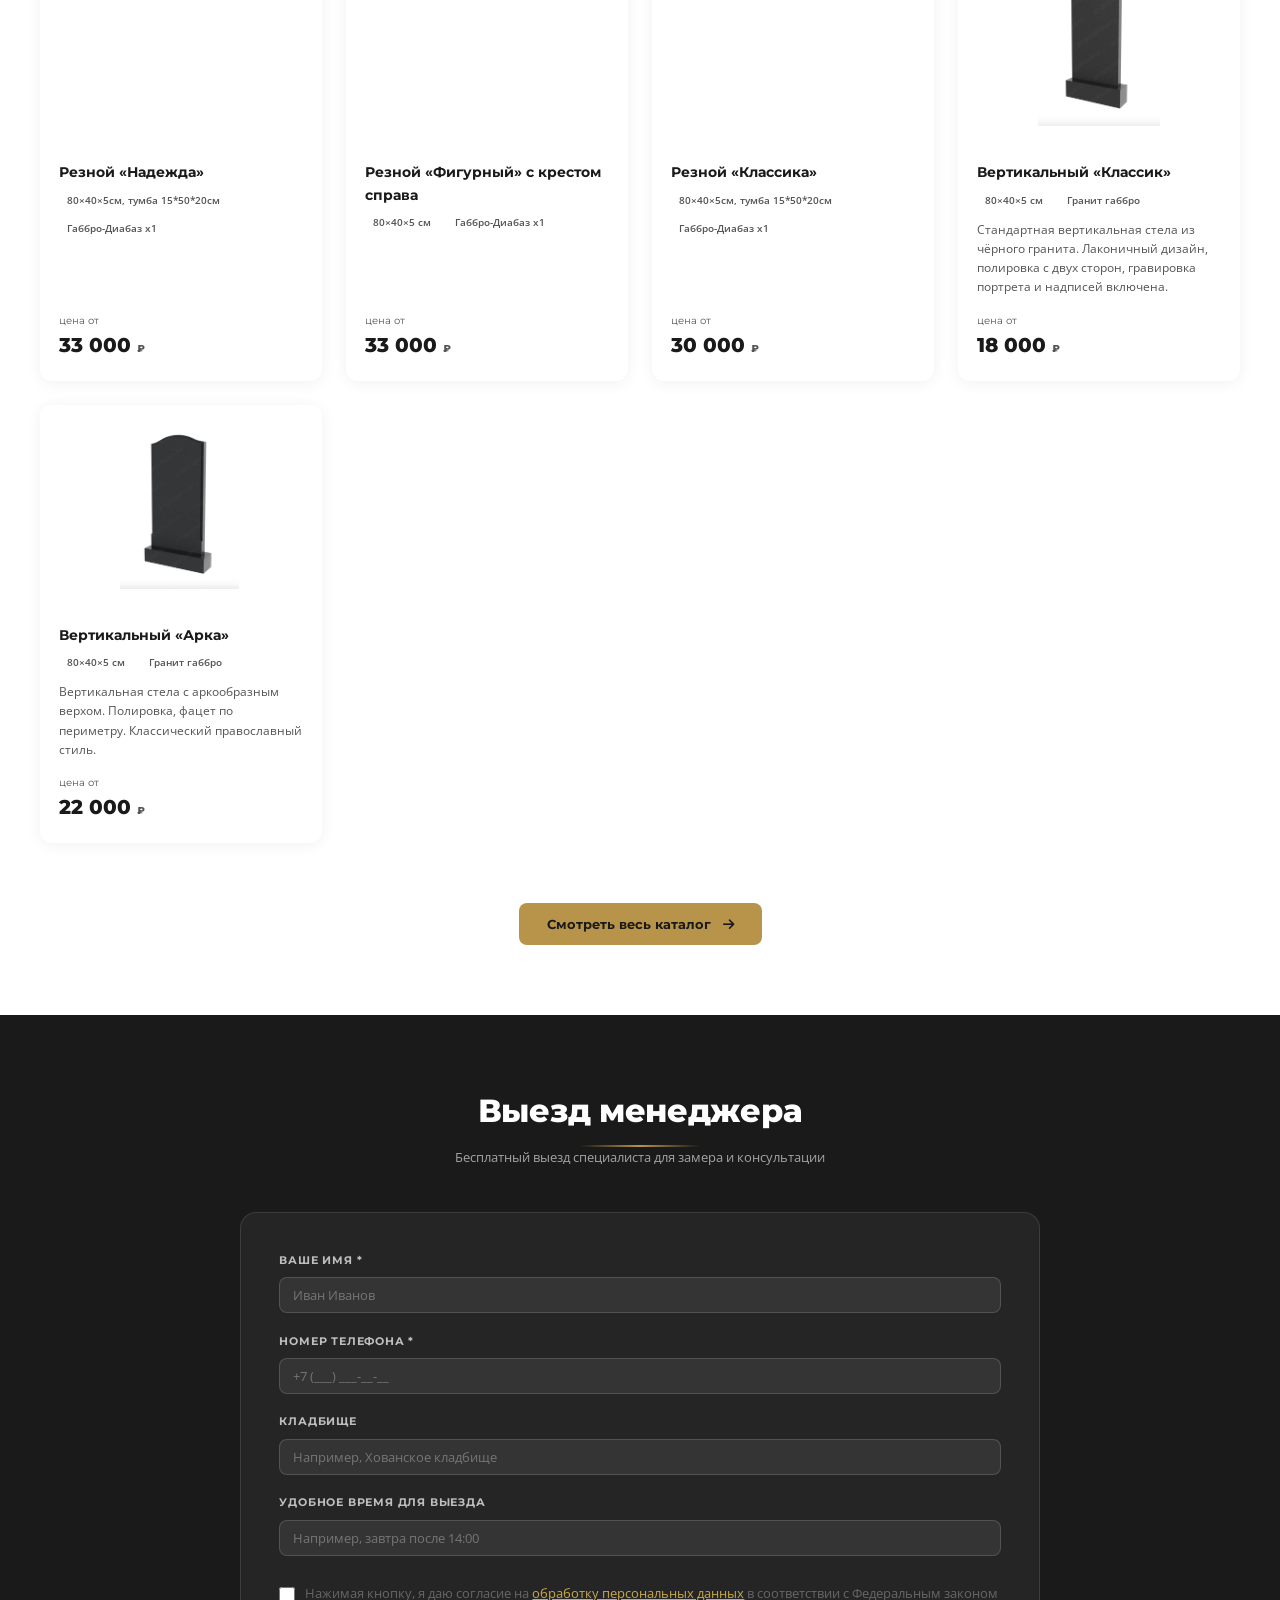
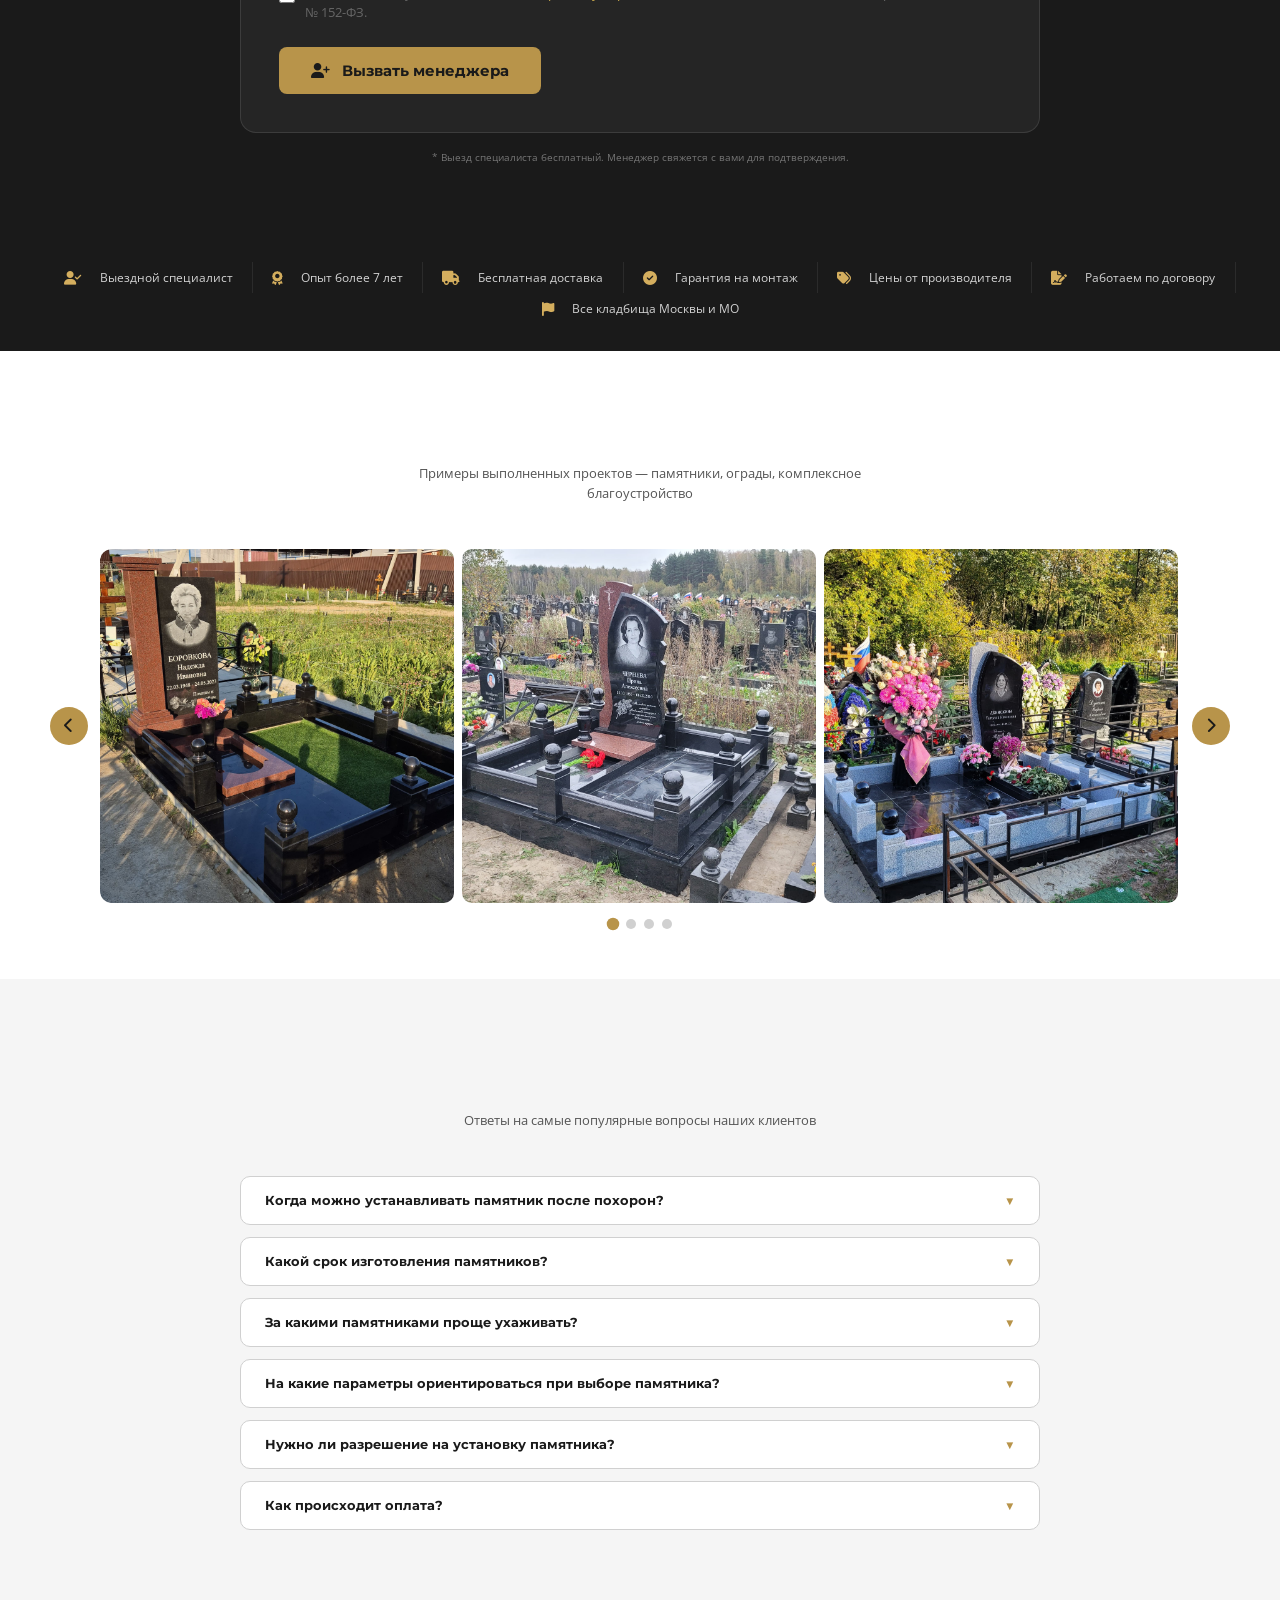
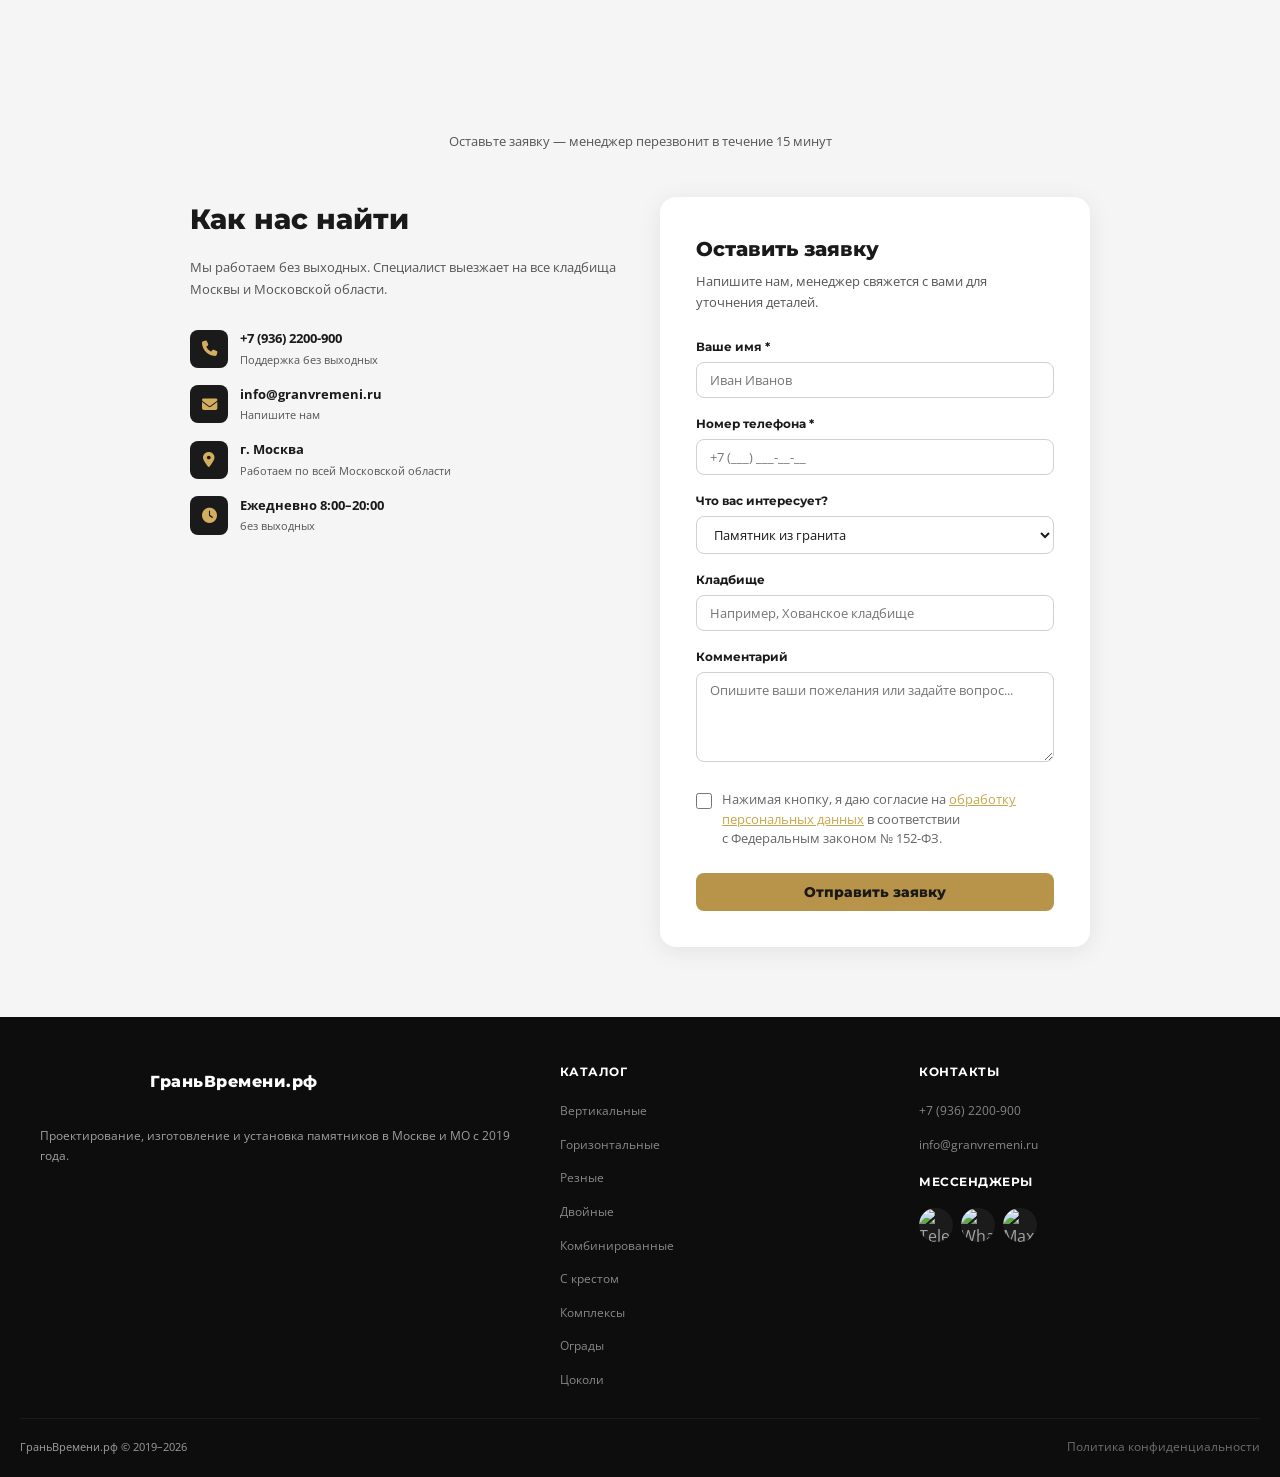
==== commit b1f34f63: "preloader, обновленный главный экран" ====
--- a/index.html
+++ b/index.html
@@ -11,8 +11,7 @@
     <link href="https://fonts.googleapis.com/css2?family=Montserrat:wght@400;500;600;700;800&family=Open+Sans:wght@400;600&display=swap" rel="stylesheet">
     <link rel="stylesheet" href="https://cdnjs.cloudflare.com/ajax/libs/font-awesome/6.5.0/css/all.min.css">
     <link rel="stylesheet" href="css/style.css">
-    <link rel="stylesheet" href="css/cart.css">
-    <link rel="stylesheet" href="css/blocks.css">
+    <link rel="stylesheet" href="css/portfolio-fx.css">
     <style>
         .catalog-link-wrap {
             text-align: center;
@@ -41,6 +40,7 @@
         .item-actions .btn-card i {
             font-size: 14px;
         }
+
         .item-img {
             height: 200px;
             background: white;
@@ -74,37 +74,41 @@
             letter-spacing: 0.3px;
             z-index: 2;
         }
-
-        /* Кнопка корзины в хедере */
-        .header-cart-wrap {
-            display: flex;
-            align-items: center;
-            gap: 8px;
-        }
-        .header-cart-wrap .cart-toggle {
-            position: relative;
-        }
-        .header-cart-wrap .cart-dropdown {
-            position: absolute;
-            top: calc(100% + 8px);
-            right: 0;
-        }
-
-        @media (max-width: 768px) {
-            .header-cart-wrap .cart-dropdown {
-                right: -20px;
-                width: 300px;
-            }
-        }
     </style>
 </head>
 <body>
 
+<!-- PRELOADER -->
+<div id="fxPreloader" class="fx-preloader">
+    <div class="fx-preloader-inner">
+        <svg class="fx-preloader-logo" viewBox="0 0 579.69 261.32" xmlns="http://www.w3.org/2000/svg">
+            <defs>
+                <linearGradient id="fxBronze" x1="638.01" y1="156.18" x2="11.57" y2="312.79" gradientUnits="userSpaceOnUse">
+                    <stop offset="0.01" stop-color="#401617"/>
+                    <stop offset="0.08" stop-color="#6b4c2d"/>
+                    <stop offset="0.38" stop-color="#a58a55"/>
+                    <stop offset="0.56" stop-color="#e5d4b5"/>
+                    <stop offset="0.8" stop-color="#987a59"/>
+                    <stop offset="0.96" stop-color="#814f2f"/>
+                </linearGradient>
+            </defs>
+            <path class="fx-pl-p" style="--i:0" fill="#fff" d="M344.29,114.17,387.12,112c-16.12,13.7-32.4,26.89-50.59,37.79-19.49,11.67-42.51,8-63.06,14.77a.51.51,0,0,0,.1,1l41.49,4.62c-22.84,15.58-50.46,13.59-77.12,22.33,4-5.7,6.8-10.18,10.05-14.31C275.87,142.71,310.31,115,349.3,92.49c19.25-11.09,38.58-22.21,54.75-38-.59-.29-1.11-.69-1.23-.59-24.64,19.53-53.06,32.7-80.34,47.77a266.5,266.5,0,0,0-80.22,68.22,32.48,32.48,0,0,0-2.17,3.8c-5.91-27,16.81-67.77,44.35-81.47l-6.05,24.25a.51.51,0,0,0,.9.44C291,101.68,299,83.62,316.36,73.6c11.28-6.51,23-12.31,36.14-19.29-2.61,9-4.63,16-6.67,23.14A.66.66,0,0,0,347,78c2.19-3,4.43-5.86,6.59-8.83C361.37,58.54,370,48.69,382,42.62,418.22,24.32,436.75.89,438.23,0c2,13.35,1,45.32-18.46,73-11,20.49-30.68,28.7-51.93,34-7.88,2-15.88,3.43-23.82,5.16A1,1,0,0,0,344.29,114.17Z"/>
+            <path class="fx-pl-p" style="--i:1" fill="url(#fxBronze)" d="M232.49,243.16C267.57,224.38,301.12,206,335,188.36c42.3-22,86-40.18,135.06-36.53,44.53,3.31,81.11,21.75,104.57,61.57a43.23,43.23,0,0,1,5,12.89,13.75,13.75,0,0,1-1.64-2.13c-17.26-35.39-47-54.24-84.21-62.33-42-9.13-82.3-.58-120.86,15.91-29.26,12.52-57.47,27.5-86.29,41.07C269.2,227,251.42,234.68,232.49,243.16Z"/>
+            <path class="fx-pl-p" style="--i:2" fill="url(#fxBronze)" d="M178.74,230.27c-44.64,12.7-86.22,6.2-123.82-21.85A188.78,188.78,0,0,1,0,143.91c9.2,11.82,17.74,25,28.48,36s22.84,21.56,36.07,29.37A153,153,0,0,0,108.2,226.8c15,3.35,31,3.44,46.45,2.7,15.75-.75,31.32-4.47,45-13.49C200.18,216.88,186.69,228,178.74,230.27Z"/>
+            <path class="fx-pl-p" style="--i:3" fill="url(#fxBronze)" d="M569.24,153.91c-30.88-19.1-64.49-28-100.68-26.22-35.9,1.77-68.83,14.2-101.81,30.49,14.56-12.2,66-33.84,101.86-35.19C506,121.59,539.21,132.1,569.24,153.91Z"/>
+            <path class="fx-pl-p" style="--i:4" fill="url(#fxBronze)" d="M62.87,175.27c52.8,31.13,104.18,17.83,155.26-4.72C179.32,199,108.37,211,62.87,175.27Z"/>
+            <path class="fx-pl-p" style="--i:5" fill="url(#fxBronze)" d="M415.55,183c21-5.41,42.47-7.54,64-2.5,14.27,3.35,27.41,9.1,38.09,19.54a11.49,11.49,0,0,1,2.53,3.71A93,93,0,0,0,460,181.89c-16.11,0-32.38,2.64-48.31,5.58-12.52,2.31-24.62,6.87-36.91,10.44C374.51,197.3,401.49,186.57,415.55,183Z"/>
+            <path class="fx-pl-p" style="--i:6" fill="#fff" d="M191.82,261.32c8.4-29,33.4-62,33.4-62l13-7S199.22,243.32,191.82,261.32Z"/>
+            <path class="fx-pl-p" style="--i:7" fill="url(#fxBronze)" d="M126.87,178.3c-20,2.14-40.42-11.92-38.76-27.26C96.48,167.17,109.74,175.38,126.87,178.3Z"/>
+        </svg>
+        <div class="fx-preloader-bar"><span></span></div>
+        <div class="fx-preloader-label">ГраньВремени.рф</div>
+    </div>
+</div>
+
 <!-- TOP BAR -->
 <div class="page-wrapper">
-<header id="site-header">
-    <!-- Хедер рендерится через header.js, но мы добавим корзину вручную -->
-</header>
+<header id="site-header"></header>
 
 <!-- HERO -->
 <section class="hero">
@@ -122,19 +126,19 @@
                 <h3>Наши показатели</h3>
                 <div class="hero-stats">
                     <div class="hero-stat">
-                        <div class="hero-stat-num">7+</div>
+                        <div class="hero-stat-num" data-count="7" data-suffix="+">0</div>
                         <div class="hero-stat-label">лет в бизнесе</div>
                     </div>
                     <div class="hero-stat">
-                        <div class="hero-stat-num">800+</div>
+                        <div class="hero-stat-num" data-count="800" data-suffix="+">0</div>
                         <div class="hero-stat-label">завершённых проектов</div>
                     </div>
                     <div class="hero-stat">
-                        <div class="hero-stat-num">50</div>
+                        <div class="hero-stat-num" data-count="50">0</div>
                         <div class="hero-stat-label">лет гарантии</div>
                     </div>
                     <div class="hero-stat">
-                        <div class="hero-stat-num">от 14</div>
+                        <div class="hero-stat-num" data-count="14" data-prefix="от ">0</div>
                         <div class="hero-stat-label">дней изготовление</div>
                     </div>
                 </div>
@@ -146,37 +150,39 @@
     </div>
 </section>
 
+<div id="fxMarqueeMount"></div>
+
 <!-- ADVANTAGES -->
 <section class="advantages" id="about">
-    <h2 class="section-title">Почему выбирают нас</h2>
+    <h2 class="section-title fx-reveal">Почему выбирают нас</h2>
     <p class="section-sub">Мы работаем на репутацию — каждый памятник это наша визитная карточка</p>
-    <div class="adv-grid">
-        <div class="adv-card">
+    <div class="adv-grid fx-reveal-group">
+        <div class="adv-card fx-reveal">
             <div class="adv-icon"><i class="fas fa-shield-alt"></i></div>
             <h3>Гарантия на материал и монтаж</h3>
             <p>Предоставляем гарантии на изделия до 50 лет и монтаж до 3 лет в зависимости от сложности проекта. Работаем официально по договору.</p>
         </div>
-        <div class="adv-card">
+        <div class="adv-card fx-reveal">
             <div class="adv-icon"><i class="fas fa-car"></i></div>
             <h3>Выезд специалиста бесплатно</h3>
             <p>Наш специалист выезжает на место для оценки объёма работ, выполнения замеров с каталогом и образцами камня.</p>
         </div>
-        <div class="adv-card">
+        <div class="adv-card fx-reveal">
             <div class="adv-icon"><i class="fas fa-star"></i></div>
             <h3>Опыт более 8 лет</h3>
             <p>Установка памятников и благоустройство захоронений производится на всех кладбищах Москвы и Московской области.</p>
         </div>
-        <div class="adv-card">
+        <div class="adv-card fx-reveal">
             <div class="adv-icon"><i class="fas fa-ruble-sign"></i></div>
             <h3>Цены от производителя</h3>
             <p>Собственные мастерские — без посредников. Цены ниже рыночных, качество гранита подтверждено сертификатами.</p>
         </div>
-        <div class="adv-card">
+        <div class="adv-card fx-reveal">
             <div class="adv-icon"><i class="fas fa-file-invoice"></i></div>
             <h3>Оформляем БО-13</h3>
             <p>Помогаем родственникам военнослужащих получить компенсацию от военкомата на установку памятника. Предоставляем все необходимые документы для оформления справки БО-13.</p>
         </div>
-        <div class="adv-card">
+        <div class="adv-card fx-reveal">
         <div class="adv-icon"><i class="fas fa-pen-fancy"></i></div>
             <h3>Изготовление по вашему эскизу</h3>
             <p>Разработаем и изготовим памятник по вашему индивидуальному эскизу, фотографии или описанию. Учтем все пожелания.</p>
@@ -187,7 +193,7 @@
 <!-- POPULAR ITEMS -->
 <section class="catalog-items">
     <div class="container">
-        <h2 class="section-title" style="margin-bottom:8px">Популярные позиции</h2>
+        <h2 class="section-title fx-reveal" style="margin-bottom:8px">Популярные позиции</h2>
         <p class="section-sub">Другие размеры и формы — по запросу, делаем индивидуально</p>
     </div>
     <div class="items-grid" id="popularGrid">
@@ -200,14 +206,9 @@
     </div>
 </section>
 
-<!-- КАТЕГОРИИ БЛОКАМИ -->
-<section class="category-blocks" id="categoryBlocks">
-    <!-- Рендерится через blocks.js -->
-</section>
-
-<!-- CALLBACK -->
+<!-- CALLBACK (вместо калькулятора) -->
 <section class="calculator" id="callback">
-    <h2 class="section-title">Выезд менеджера</h2>
+    <h2 class="section-title fx-reveal">Выезд менеджера</h2>
     <p class="section-sub">Бесплатный выезд специалиста для замера и консультации</p>
     <div class="calc-box" id="callbackFormWrap">
         <div class="calc-grid">
@@ -249,9 +250,9 @@
     </div>
 </div>
 
-<!-- GALLERY -->
+<!-- GALLERY - КАРУСЕЛЬ -->
 <section class="gallery" id="gallery">
-    <h2 class="section-title">Галерея работ</h2>
+    <h2 class="section-title fx-reveal">Галерея работ</h2>
     <p class="section-sub">Примеры выполненных проектов — памятники, ограды, комплексное благоустройство</p>
 
     <div class="gallery-carousel">
@@ -320,7 +321,7 @@
 
 <!-- FAQ -->
 <section class="faq" id="faq">
-    <h2 class="section-title">Часто задаваемые вопросы</h2>
+    <h2 class="section-title fx-reveal">Часто задаваемые вопросы</h2>
     <p class="section-sub">Ответы на самые популярные вопросы наших клиентов</p>
     <div class="faq-list">
         <div class="faq-item">
@@ -385,7 +386,7 @@
 
 <!-- CONTACT -->
 <section class="contact" id="contact">
-    <h2 class="section-title">Свяжитесь с нами</h2>
+    <h2 class="section-title fx-reveal">Свяжитесь с нами</h2>
     <p class="section-sub">Оставьте заявку — менеджер перезвонит в течение 15 минут</p>
     <div class="contact-inner">
         <div class="contact-info">
@@ -540,110 +541,122 @@
     </div>
 </div>
 
-<!-- СКРИПТЫ -->
 <script src="js/main.js"></script>
 <script src="js/validation.js"></script>
+<script src="js/portfolio-fx.js"></script>
+<script>
+
+    function getPhotoUrl(product) {
+        if (!product.photoURL) return null;
+        if (product.photoURL.startsWith('http') || product.photoURL.startsWith('/')) {
+            return product.photoURL;
+        }
+        var path = product.photoURL;
+        if (path.startsWith('img/products/')) {
+            path = path.replace('img/products/', 'img/products-img/');
+        }
+        return path;
+    }
+
+    document.addEventListener('DOMContentLoaded', function() {
+        // Ждём, пока загрузится products.json через main.js
+        var checkProducts = function() {
+            if (typeof PRODUCTS !== 'undefined' && PRODUCTS.length > 0) {
+                renderPopular(PRODUCTS);
+            } else {
+                setTimeout(checkProducts, 300);
+            }
+        };
+        checkProducts();
+    });
+
+    function renderPopular(products) {
+        const grid = document.getElementById('popularGrid');
+        if (!grid) return;
+
+        const popular = products.filter(p => p.popular && !p.hidden).slice(0, 6);
+
+        if (popular.length === 0) {
+            grid.innerHTML = '<p style="grid-column:1/-1;text-align:center;color:var(--text-light);">Нет популярных товаров</p>';
+            return;
+        }
+
+        grid.innerHTML = popular.map(p => {
+            // Фото
+            var photoUrl = getPhotoUrl(p);
+            var imgHtml = '';
+            if (photoUrl) {
+                imgHtml = '<img src="' + photoUrl + '" alt="' + escapeHtml(p.name) + '" loading="lazy" onerror="this.style.display=\'none\'; this.parentNode.querySelector(\'.no-image\').style.display=\'flex\'" />' +
+                    '<div class="no-image" style="display:none;"><i class="fas fa-' + escapeHtml(p.imageIcon || 'mountain') + '"></i></div>';
+            } else {
+                var icon = p.imageIcon || 'mountain';
+                imgHtml = '<div class="no-image"><i class="fas fa-' + escapeHtml(icon) + '"></i></div>';
+            }
+
+            // Размер и материал
+            var sizeLabel = '';
+            var materialLabel = '';
+            try {
+                if (p.sizes && p.sizes.length > 0) {
+                    sizeLabel = typeof p.sizes[0] === 'object' ? p.sizes[0].label : p.sizes[0];
+                }
+                if (p.materials && p.materials.length > 0) {
+                    materialLabel = typeof p.materials[0] === 'object' ? p.materials[0].label : p.materials[0];
+                }
+            } catch(e) {}
+
+            var badgeHtml = p.badge ? '<span class="item-badge">' + escapeHtml(p.badge) + '</span>' : '';
+
+            return `
+                <div class="item-card" data-cat="${p.category}">
+                    <div class="item-img">
+                        ${imgHtml}
+                        ${badgeHtml}
+                    </div>
+                    <div class="item-body">
+                        <h3>${escapeHtml(p.name)}</h3>
+                        <div class="item-dims">
+                            ${sizeLabel ? '<span class="dim-tag">' + escapeHtml(sizeLabel) + '</span>' : ''}
+                            ${materialLabel ? '<span class="dim-tag">' + escapeHtml(materialLabel) + '</span>' : ''}
+                        </div>
+                        <p class="item-desc">${escapeHtml(p.description)}</p>
+                        <div class="item-footer" style="flex-direction:column;gap:8px;align-items:stretch;">
+                            <div class="item-price">
+                                <div class="item-price-from">цена от</div>
+                                <div class="item-price-val">${p.price.toLocaleString('ru-RU')} <span class="item-price-unit">₽</span></div>
+                            </div>
+                        </div>
+                    </div>
+                </div>
+            `;
+        }).join('');
+
+        // Добавляем обработчик клика на карточку для перехода в карточку товара
+        grid.querySelectorAll('.item-card').forEach(function(card, index) {
+            card.style.cursor = 'pointer';
+            card.addEventListener('click', function() {
+                var product = popular[index];
+                if (product) {
+                    window.location.href = 'product/?id=' + product.id;
+                }
+            });
+        });
+    }
+
+    // ── Вспомогательная функция escapeHtml ──
+    function escapeHtml(unsafe) {
+        if (!unsafe) return '';
+        return String(unsafe)
+            .replace(/&/g, '&amp;')
+            .replace(/</g, '&lt;')
+            .replace(/>/g, '&gt;')
+            .replace(/"/g, '&quot;')
+            .replace(/'/g, '&#039;');
+    }
+</script>
 <script src="js/header.js"></script>
-<script src="js/cart.js"></script>
-<script src="js/blocks.js"></script>
-<script src="js/catalog.js"></script>
-
 <script>
-// Популярные товары
-function getPhotoUrl(product) {
-    if (!product.photoURL) return null;
-    if (product.photoURL.startsWith('http') || product.photoURL.startsWith('/')) {
-        return product.photoURL;
-    }
-    let path = product.photoURL;
-    if (path.startsWith('img/products/')) {
-        path = path.replace('img/products/', 'img/products-img/');
-    }
-    return path;
-}
-
-function renderPopular(products) {
-    const grid = document.getElementById('popularGrid');
-    if (!grid) return;
-
-    const popular = products.filter(p => p.popular && !p.hidden).slice(0, 6);
-
-    if (popular.length === 0) {
-        grid.innerHTML = '<p style="grid-column:1/-1;text-align:center;color:var(--text-light);">Нет популярных товаров</p>';
-        return;
-    }
-
-    grid.innerHTML = popular.map(p => {
-        const photoUrl = getPhotoUrl(p);
-        let imgHtml = '';
-        if (photoUrl) {
-            imgHtml = '<img src="' + photoUrl + '" alt="' + escapeHtml(p.name) + '" loading="lazy" onerror="this.style.display=\'none\'; this.parentNode.querySelector(\'.no-image\').style.display=\'flex\'" />' +
-                '<div class="no-image" style="display:none;"><i class="fas fa-' + escapeHtml(p.imageIcon || 'mountain') + '"></i></div>';
-        } else {
-            const icon = p.imageIcon || 'mountain';
-            imgHtml = '<div class="no-image"><i class="fas fa-' + escapeHtml(icon) + '"></i></div>';
-        }
-
-        let sizeLabel = '';
-        let materialLabel = '';
-        try {
-            if (p.sizes && p.sizes.length > 0) {
-                sizeLabel = typeof p.sizes[0] === 'object' ? p.sizes[0].label : p.sizes[0];
-            }
-            if (p.materials && p.materials.length > 0) {
-                materialLabel = typeof p.materials[0] === 'object' ? p.materials[0].label : p.materials[0];
-            }
-        } catch (e) {
-            // Игнорируем ошибку
-        }
-
-        const badgeHtml = p.badge ? '<span class="item-badge">' + escapeHtml(p.badge) + '</span>' : '';
-
-        return `
-            <div class="item-card" data-cat="${p.category}" onclick="window.location.href='product/?id=${p.id}'" style="cursor:pointer;">
-                <div class="item-img">
-                    ${imgHtml}
-                    ${badgeHtml}
-                </div>
-                <div class="item-body">
-                    <h3>${escapeHtml(p.name)}</h3>
-                    <div class="item-dims">
-                        ${sizeLabel ? '<span class="dim-tag">' + escapeHtml(sizeLabel) + '</span>' : ''}
-                        ${materialLabel ? '<span class="dim-tag">' + escapeHtml(materialLabel) + '</span>' : ''}
-                    </div>
-                    <p class="item-desc">${escapeHtml(p.description)}</p>
-                    <div class="item-footer" style="flex-direction:column;gap:8px;align-items:stretch;">
-                        <div class="item-price">
-                            <div class="item-price-from">цена от</div>
-                            <div class="item-price-val">${p.price.toLocaleString('ru-RU')} <span class="item-price-unit">₽</span></div>
-                        </div>
-                    </div>
-                </div>
-            </div>
-        `;
-    }).join('');
-}
-
-function escapeHtml(unsafe) {
-    if (!unsafe) return '';
-    return String(unsafe)
-        .replace(/&/g, '&amp;')
-        .replace(/</g, '&lt;')
-        .replace(/>/g, '&gt;')
-        .replace(/"/g, '&quot;')
-        .replace(/'/g, '&#039;');
-}
-
-// Инициализация популярных товаров
-document.addEventListener('DOMContentLoaded', function() {
-    if (typeof loadProducts === 'function') {
-        loadProducts(function(products) {
-            renderPopular(products);
-        });
-    }
-});
-
-// Функции для галереи (из main.js)
+
 let currentSlide = 0;
 const track = document.getElementById('galleryTrack');
 const dotsContainer = document.getElementById('galleryDots');
@@ -661,13 +674,17 @@
     lightboxImages = [];
     items.forEach(item => {
         const img = item.querySelector('img');
-        if (img) lightboxImages.push(img.src);
+        if (img) {
+            lightboxImages.push(img.src);
+        }
     });
 
     items.forEach((item, index) => {
         item.style.cursor = 'pointer';
         item.addEventListener('click', function(e) {
-            if (e.target.closest('.gallery-item')) openLightbox(index);
+            if (e.target.closest('.gallery-item')) {
+                openLightbox(index);
+            }
         });
     });
 
@@ -685,7 +702,8 @@
 function renderDots() {
     const dotsCount = Math.ceil(totalItems / itemsPerView);
     dotsContainer.innerHTML = '';
-
+    
+    // Если точек мало — показываем все
     if (dotsCount <= MAX_DOTS) {
         for (let i = 0; i < dotsCount; i++) {
             const dot = document.createElement('button');
@@ -697,10 +715,11 @@
         return;
     }
 
+    // Если точек много — показываем 5 штук
     let start = currentSlide - 2;
     if (start < 0) start = 0;
     if (start + MAX_DOTS > dotsCount) start = dotsCount - MAX_DOTS;
-
+    
     for (let i = 0; i < MAX_DOTS; i++) {
         const dotIndex = start + i;
         const dot = document.createElement('button');
@@ -723,6 +742,7 @@
     const offset = -currentSlide * (itemsPerView * (slideWidth + (gap / trackWidth * 100)));
     track.style.transform = 'translateX(' + offset + '%)';
 
+    // Обновляем точки
     renderDots();
 }
 
@@ -741,41 +761,67 @@
     updateSlide();
 }
 
-function openLightbox(index) {
-    currentLightboxIndex = index;
-    const img = document.getElementById('lightboxImg');
-    img.src = lightboxImages[index];
-    document.getElementById('lightbox').classList.add('open');
-    document.body.style.overflow = 'hidden';
-    updateCounter();
-}
-
-function closeLightbox() {
-    document.getElementById('lightbox').classList.remove('open');
-    document.body.style.overflow = '';
-}
-
-function prevLightbox() {
-    currentLightboxIndex = (currentLightboxIndex - 1 + lightboxImages.length) % lightboxImages.length;
-    document.getElementById('lightboxImg').src = lightboxImages[currentLightboxIndex];
-    updateCounter();
-}
-
-function nextLightbox() {
-    currentLightboxIndex = (currentLightboxIndex + 1) % lightboxImages.length;
-    document.getElementById('lightboxImg').src = lightboxImages[currentLightboxIndex];
-    updateCounter();
-}
-
-function updateCounter() {
-    document.getElementById('lightboxCounter').textContent = (currentLightboxIndex + 1) + ' / ' + lightboxImages.length;
-}
-
-document.addEventListener('keydown', function(e) {
-    if (e.key === 'Escape') closeLightbox();
-    if (e.key === 'ArrowLeft' && document.getElementById('lightbox').classList.contains('open')) prevLightbox();
-    if (e.key === 'ArrowRight' && document.getElementById('lightbox').classList.contains('open')) nextLightbox();
-});
+
+(function() {
+    var wrapper = document.querySelector('.gallery-track-wrapper');
+    if (!wrapper) return;
+    var startX = 0;
+    var startY = 0;
+    var isDragging = false;
+
+    wrapper.addEventListener('touchstart', function(e) {
+        startX = e.touches[0].clientX;
+        startY = e.touches[0].clientY;
+        isDragging = true;
+    }, { passive: true });
+
+    wrapper.addEventListener('touchend', function(e) {
+        if (!isDragging) return;
+        isDragging = false;
+        var dx = e.changedTouches[0].clientX - startX;
+        var dy = e.changedTouches[0].clientY - startY;
+        // Игнорируем если больше вертикальный скролл
+        if (Math.abs(dx) < 40 || Math.abs(dy) > Math.abs(dx)) return;
+        slideGallery(dx < 0 ? 'right' : 'left');
+    }, { passive: true });
+})();
+
+    function openLightbox(index) {
+        currentLightboxIndex = index;
+        const img = document.getElementById('lightboxImg');
+        img.src = lightboxImages[index];
+        document.getElementById('lightbox').classList.add('open');
+        document.body.style.overflow = 'hidden';
+        updateCounter();
+    }
+
+    function closeLightbox() {
+        document.getElementById('lightbox').classList.remove('open');
+        document.body.style.overflow = '';
+    }
+
+    function prevLightbox() {
+        currentLightboxIndex = (currentLightboxIndex - 1 + lightboxImages.length) % lightboxImages.length;
+        document.getElementById('lightboxImg').src = lightboxImages[currentLightboxIndex];
+        updateCounter();
+    }
+
+    function nextLightbox() {
+        currentLightboxIndex = (currentLightboxIndex + 1) % lightboxImages.length;
+        document.getElementById('lightboxImg').src = lightboxImages[currentLightboxIndex];
+        updateCounter();
+    }
+
+    function updateCounter() {
+        document.getElementById('lightboxCounter').textContent = (currentLightboxIndex + 1) + ' / ' + lightboxImages.length;
+    }
+
+    // Закрытие по ESC
+    document.addEventListener('keydown', function(e) {
+        if (e.key === 'Escape') closeLightbox();
+        if (e.key === 'ArrowLeft' && document.getElementById('lightbox').classList.contains('open')) prevLightbox();
+        if (e.key === 'ArrowRight' && document.getElementById('lightbox').classList.contains('open')) nextLightbox();
+    });
 
 let resizeTimeout;
 window.addEventListener('resize', function() {
@@ -787,31 +833,7 @@
     }, 200);
 });
 
-document.addEventListener('DOMContentLoaded', initGallery);
-
-// Свайп для галереи
-(function() {
-    const wrapper = document.querySelector('.gallery-track-wrapper');
-    if (!wrapper) return;
-    let startX = 0;
-    let startY = 0;
-    let isDragging = false;
-
-    wrapper.addEventListener('touchstart', function(e) {
-        startX = e.touches[0].clientX;
-        startY = e.touches[0].clientY;
-        isDragging = true;
-    }, { passive: true });
-
-    wrapper.addEventListener('touchend', function(e) {
-        if (!isDragging) return;
-        isDragging = false;
-        const dx = e.changedTouches[0].clientX - startX;
-        const dy = e.changedTouches[0].clientY - startY;
-        if (Math.abs(dx) < 40 || Math.abs(dy) > Math.abs(dx)) return;
-        slideGallery(dx < 0 ? 'right' : 'left');
-    }, { passive: true });
-})();
+    document.addEventListener('DOMContentLoaded', initGallery);
 </script>
 </body>
-</html>
+</html>
--- a/css/portfolio-fx.css
+++ b/css/portfolio-fx.css
@@ -0,0 +1,343 @@
+/* =========================================================
+   PORTFOLIO-FX — доп. слой анимаций поверх основного style.css
+   Ничего не меняет в существующих классах, только добавляет.
+   Палитра — та же, что в :root основного файла (не менялась).
+========================================================= */
+
+/* ---------- Бегущая строка (marquee) ---------- */
+.fx-marquee {
+    position: relative;
+    overflow: hidden;
+    background: var(--dark);
+    border-top: 1px solid rgba(184, 148, 74, 0.25);
+    border-bottom: 1px solid rgba(184, 148, 74, 0.25);
+    padding: 14px 0;
+}
+.fx-marquee::before,
+.fx-marquee::after {
+    content: '';
+    position: absolute;
+    top: 0; bottom: 0;
+    width: 80px;
+    z-index: 2;
+    pointer-events: none;
+}
+.fx-marquee::before {
+    left: 0;
+    background: linear-gradient(90deg, var(--dark) 0%, transparent 100%);
+}
+.fx-marquee::after {
+    right: 0;
+    background: linear-gradient(270deg, var(--dark) 0%, transparent 100%);
+}
+.fx-marquee-track {
+    display: flex;
+    width: max-content;
+    animation: fx-marquee-scroll 32s linear infinite;
+}
+.fx-marquee:hover .fx-marquee-track {
+    animation-play-state: paused;
+}
+.fx-marquee-item {
+    display: flex;
+    align-items: center;
+    white-space: nowrap;
+    font-family: 'Montserrat', sans-serif;
+    font-weight: 600;
+    font-size: 13px;
+    letter-spacing: 0.14em;
+    text-transform: uppercase;
+    color: var(--gold-light);
+    padding: 0 28px;
+}
+.fx-marquee-item i {
+    color: var(--gold);
+    font-size: 9px;
+    margin-right: 28px;
+}
+@keyframes fx-marquee-scroll {
+    from { transform: translateX(0); }
+    to { transform: translateX(-50%); }
+}
+
+/* ---------- Скролл-реveal ---------- */
+.fx-reveal {
+    opacity: 0;
+    transform: translateY(28px);
+    transition: opacity 0.7s cubic-bezier(.2,.7,.3,1), transform 0.7s cubic-bezier(.2,.7,.3,1);
+}
+.fx-reveal.fx-in {
+    opacity: 1;
+    transform: translateY(0);
+}
+.fx-reveal-group .fx-reveal:nth-child(1) { transition-delay: 0.02s; }
+.fx-reveal-group .fx-reveal:nth-child(2) { transition-delay: 0.09s; }
+.fx-reveal-group .fx-reveal:nth-child(3) { transition-delay: 0.16s; }
+.fx-reveal-group .fx-reveal:nth-child(4) { transition-delay: 0.23s; }
+.fx-reveal-group .fx-reveal:nth-child(5) { transition-delay: 0.30s; }
+.fx-reveal-group .fx-reveal:nth-child(6) { transition-delay: 0.37s; }
+
+/* Золотая линия, которая "дорисовывается" под заголовком секции */
+.section-title.fx-reveal {
+    position: relative;
+}
+.section-title.fx-reveal::after {
+    content: '';
+    position: absolute;
+    left: 50%;
+    bottom: -10px;
+    transform: translateX(-50%);
+    width: 0;
+    height: 2px;
+    background: linear-gradient(90deg, transparent, var(--gold), transparent);
+    transition: width 0.9s cubic-bezier(.2,.7,.3,1) 0.25s;
+}
+.section-title.fx-in::after {
+    width: 120px;
+}
+
+/* ---------- Hero: золотой блик по заголовку ---------- */
+.hero h1 span {
+    position: relative;
+    background: linear-gradient(100deg,
+        var(--gold-light) 0%, var(--gold-light) 35%,
+        #fff6df 48%,
+        var(--gold-light) 60%, var(--gold-light) 100%);
+    background-size: 220% 100%;
+    background-position: 100% 0;
+    -webkit-background-clip: text;
+    background-clip: text;
+    -webkit-text-fill-color: transparent;
+    animation: fx-shimmer-sweep 2.6s ease 0.5s 1 both;
+}
+@keyframes fx-shimmer-sweep {
+    to { background-position: 0 0; }
+}
+
+/* ---------- Hero карточка — лёгкий парящий эффект ---------- */
+.hero-card {
+    animation: fx-float 6s ease-in-out infinite;
+}
+@keyframes fx-float {
+    0%, 100% { transform: translateY(0); }
+    50% { transform: translateY(-8px); }
+}
+
+/* ---------- Карточки преимуществ / товаров — премиальный hover ---------- */
+.adv-card,
+.item-card {
+    transition: transform 0.35s cubic-bezier(.2,.7,.3,1), box-shadow 0.35s ease;
+}
+.adv-card:hover {
+    transform: translateY(-6px);
+    box-shadow: 0 18px 34px rgba(26,26,26,0.12);
+}
+.adv-card .adv-icon {
+    transition: transform 0.4s cubic-bezier(.3,1.6,.4,1), color 0.3s ease;
+}
+.adv-card:hover .adv-icon {
+    transform: scale(1.15) rotate(-6deg);
+    color: var(--gold);
+}
+
+.item-card:hover {
+    transform: translateY(-6px);
+    box-shadow: 0 20px 36px rgba(26,26,26,0.14);
+}
+
+/* ---------- Галерея — лёгкое увеличение при наведении ---------- */
+.gallery-item img {
+    transition: transform 0.5s cubic-bezier(.2,.7,.3,1);
+}
+.gallery-item:hover img {
+    transform: scale(1.06);
+}
+
+/* =========================================================
+   ПРЕЛОАДЕР
+========================================================= */
+.fx-preloader {
+    position: fixed;
+    inset: 0;
+    z-index: 9999;
+    background: var(--dark);
+    display: flex;
+    align-items: center;
+    justify-content: center;
+    transition: opacity 0.55s ease, visibility 0.55s ease;
+}
+.fx-preloader.fx-pl-hide {
+    opacity: 0;
+    visibility: hidden;
+    pointer-events: none;
+}
+.fx-preloader-inner {
+    display: flex;
+    flex-direction: column;
+    align-items: center;
+    gap: 22px;
+}
+.fx-preloader-logo {
+    width: 150px;
+    height: auto;
+    filter: drop-shadow(0 6px 22px rgba(184, 148, 74, 0.25));
+}
+.fx-pl-p {
+    opacity: 0;
+    transform: translateY(10px) scale(0.92);
+    transform-origin: center;
+    animation: fx-pl-in 0.6s cubic-bezier(.2,.8,.3,1) forwards;
+    animation-delay: calc(var(--i) * 0.09s);
+}
+@keyframes fx-pl-in {
+    to { opacity: 1; transform: translateY(0) scale(1); }
+}
+.fx-preloader-bar {
+    width: 130px;
+    height: 2px;
+    background: rgba(255,255,255,0.12);
+    border-radius: 2px;
+    overflow: hidden;
+}
+.fx-preloader-bar span {
+    display: block;
+    height: 100%;
+    width: 0%;
+    background: linear-gradient(90deg, var(--gold), var(--gold-light));
+    animation: fx-pl-bar 1.3s cubic-bezier(.3,.6,.4,1) 0.5s forwards;
+}
+@keyframes fx-pl-bar {
+    to { width: 100%; }
+}
+.fx-preloader-label {
+    font-family: 'Montserrat', sans-serif;
+    font-size: 11px;
+    letter-spacing: 0.22em;
+    text-transform: uppercase;
+    color: rgba(255,255,255,0.5);
+    opacity: 0;
+    animation: fx-pl-fade 0.6s ease 1.1s forwards;
+}
+@keyframes fx-pl-fade {
+    to { opacity: 1; }
+}
+@media (prefers-reduced-motion: reduce) {
+    .fx-pl-p, .fx-preloader-bar span, .fx-preloader-label {
+        animation: none !important;
+        opacity: 1 !important;
+        transform: none !important;
+        width: 100% !important;
+    }
+}
+
+/* =========================================================
+   КАТАЛОГ — освежение
+========================================================= */
+.catalog-item {
+    animation: fx-card-pop 0.5s cubic-bezier(.2,.7,.3,1) both;
+    transition: transform 0.3s cubic-bezier(.2,.7,.3,1), box-shadow 0.3s ease;
+}
+.catalog-item:nth-child(1) { animation-delay: 0.02s; }
+.catalog-item:nth-child(2) { animation-delay: 0.06s; }
+.catalog-item:nth-child(3) { animation-delay: 0.10s; }
+.catalog-item:nth-child(4) { animation-delay: 0.14s; }
+.catalog-item:nth-child(5) { animation-delay: 0.18s; }
+.catalog-item:nth-child(6) { animation-delay: 0.22s; }
+.catalog-item:nth-child(n+7) { animation-delay: 0.26s; }
+@keyframes fx-card-pop {
+    from { opacity: 0; transform: translateY(16px); }
+    to { opacity: 1; transform: translateY(0); }
+}
+.catalog-item:hover {
+    transform: translateY(-5px);
+    box-shadow: 0 18px 32px rgba(26,26,26,0.12);
+}
+.catalog-item-img img {
+    transition: transform 0.5s cubic-bezier(.2,.7,.3,1);
+}
+.catalog-item:hover .catalog-item-img img {
+    transform: scale(1.05);
+}
+.catalog-search input {
+    transition: border-color 0.25s ease, box-shadow 0.25s ease;
+}
+.catalog-search input:focus {
+    box-shadow: 0 0 0 4px rgba(184, 148, 74, 0.14);
+}
+.filter-btn, .block-cat-link {
+    transition: transform 0.2s ease, background 0.2s ease, color 0.2s ease;
+}
+.filter-btn:hover, .block-cat-link:hover {
+    transform: translateX(3px);
+}
+
+/* =========================================================
+   КАРТОЧКА ТОВАРА — освежение
+========================================================= */
+.product-gallery,
+.product-info {
+    animation: fx-fade-up 0.6s cubic-bezier(.2,.7,.3,1) both;
+}
+.product-info { animation-delay: 0.08s; }
+@keyframes fx-fade-up {
+    from { opacity: 0; transform: translateY(14px); }
+    to { opacity: 1; transform: translateY(0); }
+}
+.thumbs img,
+.thumb {
+    transition: transform 0.25s ease, box-shadow 0.25s ease, border-color 0.25s ease;
+}
+.thumbs img:hover,
+.thumb:hover {
+    transform: translateY(-3px);
+}
+.size-tag,
+.material-card,
+.material-item {
+    transition: transform 0.2s cubic-bezier(.3,1.4,.4,1), border-color 0.2s ease, box-shadow 0.2s ease;
+}
+.size-tag.selected,
+.material-card.selected,
+.material-item.selected {
+    animation: fx-pop-select 0.35s cubic-bezier(.3,1.6,.4,1);
+}
+@keyframes fx-pop-select {
+    0% { transform: scale(1); }
+    45% { transform: scale(1.06); }
+    100% { transform: scale(1); }
+}
+.price-block .price {
+    transition: color 0.3s ease;
+}
+.btn-messenger, .btn-primary {
+    transition: transform 0.2s cubic-bezier(.3,1.4,.4,1), box-shadow 0.2s ease;
+}
+.btn-messenger:hover, .btn-primary:hover {
+    transform: translateY(-2px);
+}
+
+/* ---------- Уважаем настройку "меньше анимаций" (общее для всех страниц) ---------- */
+@media (prefers-reduced-motion: reduce) {
+    .fx-marquee-track,
+    .hero-card,
+    .hero h1 span,
+    .catalog-item,
+    .product-gallery,
+    .product-info,
+    .size-tag.selected,
+    .material-card.selected,
+    .material-item.selected {
+        animation: none !important;
+        opacity: 1 !important;
+        transform: none !important;
+    }
+    .fx-reveal {
+        opacity: 1;
+        transform: none;
+        transition: none;
+    }
+    .section-title.fx-reveal::after {
+        transition: none;
+        width: 120px;
+    }
+}
